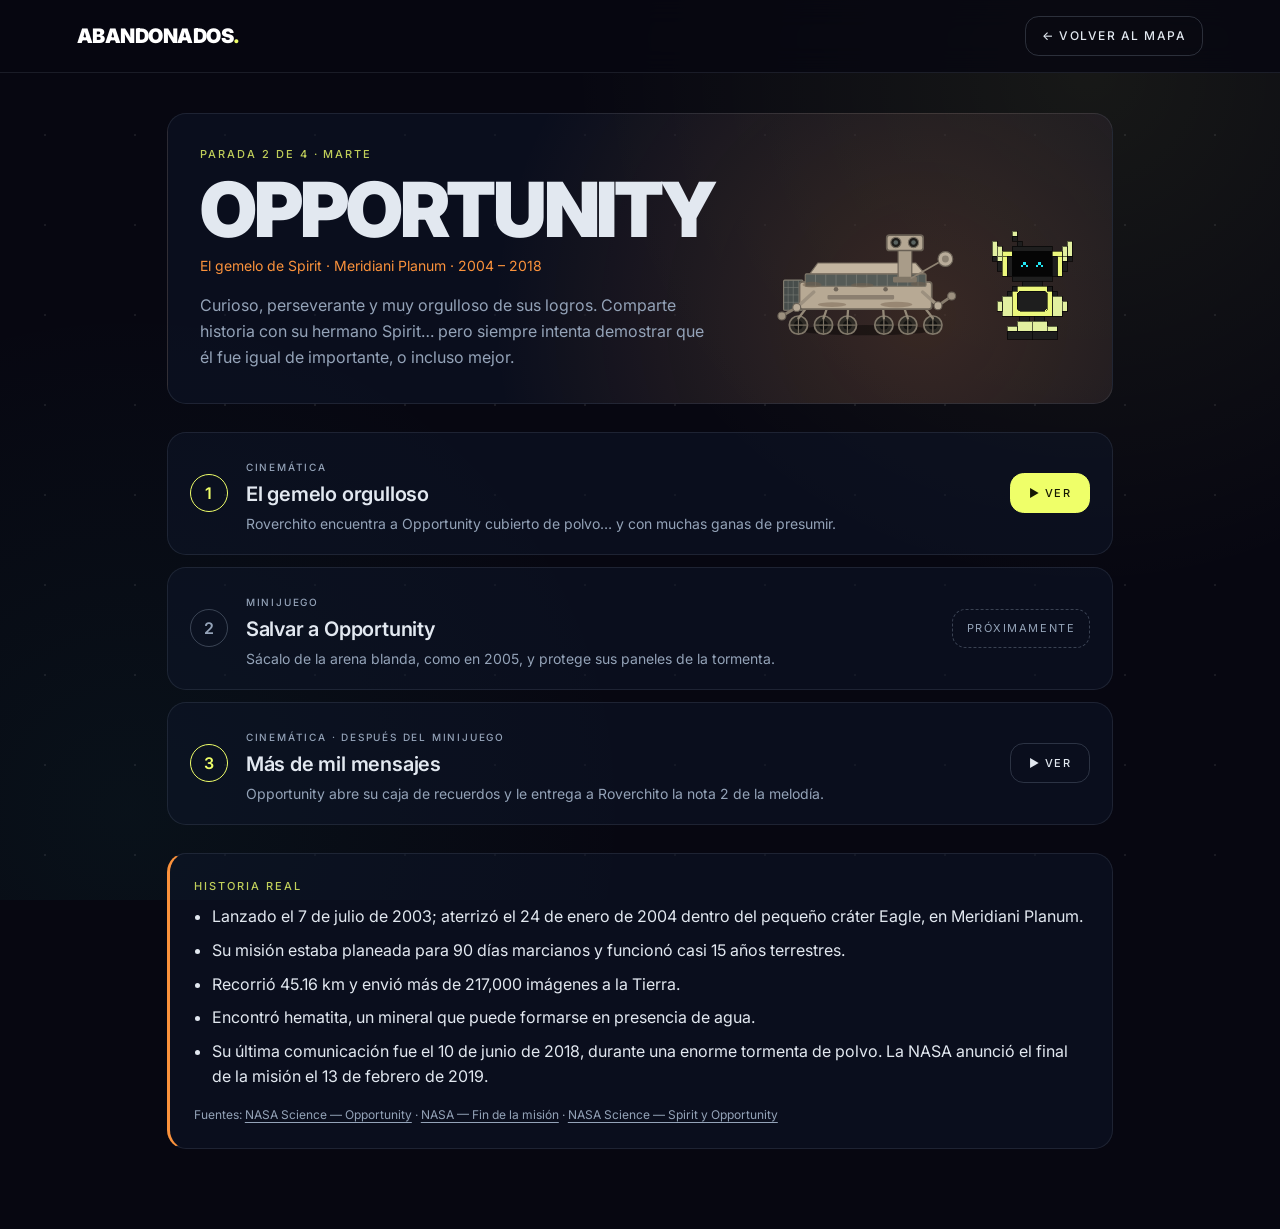
==== niveles/opportunity/index.html @ a5307a67 "Opportunity: página del nivel y dos cinemáticas - Cinemática 1 (El gemelo orgulloso) y 2 (Más de mil" ====
<!DOCTYPE html>
<html lang="es">

<head>
    <meta charset="UTF-8">
    <meta name="viewport" content="width=device-width, initial-scale=1.0">

    <title>Opportunity — Abandonados</title>

    <link rel="preconnect" href="https://fonts.googleapis.com">
    <link rel="preconnect" href="https://fonts.gstatic.com" crossorigin>
    <link href="https://fonts.googleapis.com/css2?family=Inter:wght@400;500;600;700;900&family=Geist+Mono:wght@400;500&display=swap" rel="stylesheet">
    <meta name="color-scheme" content="dark">
    <link rel="stylesheet" href="../../style.css">
    <link rel="stylesheet" href="style.css">
</head>

<body class="level">

<header class="level-header">
    <a class="logo" href="../../index.html">ABANDONADOS<span>.</span></a>
    <a class="secondary-btn level-back" href="../../index.html#mapa">← VOLVER AL MAPA</a>
</header>

<main class="level-main">

    <!-- PRESENTACIÓN DE LA PARADA -->
    <section class="level-hero">

        <div class="level-hero-info">
            <span class="level-kicker">PARADA 2 DE 4 · MARTE</span>
            <h1>OPPORTUNITY</h1>
            <p class="level-sub">El gemelo de Spirit · Meridiani Planum · 2004 – 2018</p>
            <p class="level-lead">
                Curioso, perseverante y muy orgulloso de sus logros. Comparte
                historia con su hermano Spirit… pero siempre intenta demostrar
                que él fue igual de importante, o incluso mejor.
            </p>
        </div>

        <div class="level-cast" aria-hidden="true">
            <div class="level-rover" id="level-rover"></div>
            <div class="level-roverchito" data-roverchito data-mood="happy"></div>
        </div>

    </section>

    <!-- PASOS DEL NIVEL -->
    <section class="level-steps" aria-label="Pasos de esta parada">

        <article class="level-step" id="step-1">
            <span class="level-step-num">1</span>
            <div>
                <span class="level-step-kind">CINEMÁTICA</span>
                <h2>El gemelo orgulloso</h2>
                <p>Roverchito encuentra a Opportunity cubierto de polvo… y con muchas ganas de presumir.</p>
            </div>
            <button class="primary-btn" type="button" onclick="Cinematica.abrir('op-llegada')">▶ VER</button>
        </article>

        <article class="level-step is-locked" id="step-2">
            <span class="level-step-num">2</span>
            <div>
                <span class="level-step-kind">MINIJUEGO</span>
                <h2>Salvar a Opportunity</h2>
                <p>Sácalo de la arena blanda, como en 2005, y protege sus paneles de la tormenta.</p>
            </div>
            <span class="level-soon">PRÓXIMAMENTE</span>
        </article>

        <article class="level-step" id="step-3">
            <span class="level-step-num">3</span>
            <div>
                <span class="level-step-kind">CINEMÁTICA · DESPUÉS DEL MINIJUEGO</span>
                <h2>Más de mil mensajes</h2>
                <p>Opportunity abre su caja de recuerdos y le entrega a Roverchito la nota 2 de la melodía.</p>
            </div>
            <button class="secondary-btn" type="button" onclick="Cinematica.abrir('op-despedida')">▶ VER</button>
        </article>

    </section>

    <!-- HISTORIA REAL (datos de las fichas de investigación) -->
    <section class="level-facts">
        <span class="level-kicker">HISTORIA REAL</span>
        <ul>
            <li>Lanzado el 7 de julio de 2003; aterrizó el 24 de enero de 2004 dentro del pequeño cráter Eagle, en Meridiani Planum.</li>
            <li>Su misión estaba planeada para 90 días marcianos y funcionó casi 15 años terrestres.</li>
            <li>Recorrió 45.16 km y envió más de 217,000 imágenes a la Tierra.</li>
            <li>Encontró hematita, un mineral que puede formarse en presencia de agua.</li>
            <li>Su última comunicación fue el 10 de junio de 2018, durante una enorme tormenta de polvo. La NASA anunció el final de la misión el 13 de febrero de 2019.</li>
        </ul>
        <p class="level-sources">
            Fuentes:
            <a href="https://science.nasa.gov/mission/mer-opportunity/" target="_blank" rel="noopener noreferrer">NASA Science — Opportunity</a> ·
            <a href="https://www.nasa.gov/news-release/nasas-record-setting-opportunity-rover-mission-on-mars-comes-to-end/" target="_blank" rel="noopener noreferrer">NASA — Fin de la misión</a> ·
            <a href="https://science.nasa.gov/mission/mars-exploration-rovers-spirit-and-opportunity/" target="_blank" rel="noopener noreferrer">NASA Science — Spirit y Opportunity</a>
        </p>
    </section>

</main>


<!-- Dibujo de Opportunity (el mismo diseño gemelo que Spirit) -->
<template id="op-sprite">
<svg viewBox="0 0 420 240" class="op-rover" xmlns="http://www.w3.org/2000/svg" aria-hidden="true">
<ellipse cx="210" cy="190" rx="115" ry="9" fill="#000" opacity=".42" class="shadow"/>
<g class="wheels">
<g class="wheel front-wheel">
<circle cx="92" cy="181" r="16" fill="#292723" stroke="#777066" stroke-width="3"/>
<circle cx="92" cy="181" r="8" fill="#111"/>
<path d="M92 165V197 M76 181H108" stroke="#70685e" stroke-width="2"/>
</g>
<g class="wheel">
<circle cx="136" cy="181" r="16" fill="#292723" stroke="#777066" stroke-width="3"/>
<circle cx="136" cy="181" r="8" fill="#111"/>
<path d="M136 165V197 M120 181H152" stroke="#70685e" stroke-width="2"/>
</g>
<g class="wheel">
<circle cx="178" cy="181" r="16" fill="#292723" stroke="#777066" stroke-width="3"/>
<circle cx="178" cy="181" r="8" fill="#111"/>
<path d="M178 165V197 M162 181H194" stroke="#70685e" stroke-width="2"/>
</g>
<g class="wheel">
<circle cx="242" cy="181" r="16" fill="#292723" stroke="#777066" stroke-width="3"/>
<circle cx="242" cy="181" r="8" fill="#111"/>
<path d="M242 165V197 M226 181H258" stroke="#70685e" stroke-width="2"/>
</g>
<g class="wheel">
<circle cx="284" cy="181" r="16" fill="#292723" stroke="#777066" stroke-width="3"/>
<circle cx="284" cy="181" r="8" fill="#111"/>
<path d="M284 165V197 M268 181H300" stroke="#70685e" stroke-width="2"/>
</g>
<g class="wheel">
<circle cx="328" cy="181" r="16" fill="#292723" stroke="#777066" stroke-width="3"/>
<circle cx="328" cy="181" r="8" fill="#111"/>
<path d="M328 165V197 M312 181H344" stroke="#70685e" stroke-width="2"/>
</g>
</g>
<g fill="none" stroke="#8a8074" stroke-width="4" stroke-linecap="round">
<path d="M92 169 L112 143"/>
<path d="M136 169 L145 143"/>
<path d="M178 169 L180 143"/>
<path d="M242 169 L240 143"/>
<path d="M284 169 L275 143"/>
<path d="M328 169 L308 143"/>
</g>
<g class="solar-panel">
<rect x="66" y="102" width="34" height="53" rx="2" fill="#394a50" stroke="#77766e" stroke-width="2"/>
<path d="M74 102V155 M83 102V155 M92 102V155 M66 115H100 M66 128H100 M66 141H100" stroke="#68767a" stroke-width="1"/>
</g>
<rect x="94" y="105" width="232" height="48" rx="5" fill="#a99d8e" stroke="#665d54" stroke-width="3"/>
<rect x="104" y="91" width="212" height="22" rx="2" fill="#46575b" stroke="#746f66" stroke-width="2" class="solar-panel"/>
<g stroke="#728085" stroke-width="1">
<line x1="122" y1="91" x2="122" y2="113"/>
<line x1="140" y1="91" x2="140" y2="113"/>
<line x1="158" y1="91" x2="158" y2="113"/>
<line x1="176" y1="91" x2="176" y2="113"/>
<line x1="194" y1="91" x2="194" y2="113"/>
<line x1="212" y1="91" x2="212" y2="113"/>
<line x1="230" y1="91" x2="230" y2="113"/>
<line x1="248" y1="91" x2="248" y2="113"/>
<line x1="266" y1="91" x2="266" y2="113"/>
<line x1="284" y1="91" x2="284" y2="113"/>
<line x1="302" y1="91" x2="302" y2="113"/>
</g>
<path d="M112 91 L126 72 L298 72 L314 91 Z" fill="#b4a89a" stroke="#6c6258" stroke-width="2"/>
<rect x="267" y="42" width="24" height="62" rx="3" fill="#9c9184" stroke="#635a51" stroke-width="2"/>
<rect x="258" y="96" width="42" height="10" rx="2" fill="#776d62"/>
<rect x="247" y="23" width="64" height="27" rx="5" fill="#a69b8e" stroke="#625951" stroke-width="3"/>
<circle cx="263" cy="36" r="9" fill="#1c1b1a" stroke="#6d655d" stroke-width="2"/>
<circle cx="263" cy="36" r="4" fill="#465e68"/>
<circle cx="294" cy="36" r="9" fill="#1c1b1a" stroke="#6d655d" stroke-width="2"/>
<circle cx="294" cy="36" r="4" fill="#465e68"/>
<g class="antenna">
<line x1="289" y1="99" x2="342" y2="69" stroke="#84796d" stroke-width="3"/>
<circle cx="350" cy="65" r="13" fill="#aaa096" stroke="#625a52" stroke-width="2"/>
<circle cx="350" cy="65" r="6" fill="#81776d"/>
</g>
<g class="arm">
<line x1="119" y1="123" x2="89" y2="150" stroke="#91867a" stroke-width="6" stroke-linecap="round"/>
<line x1="89" y1="150" x2="63" y2="165" stroke="#7c7268" stroke-width="5" stroke-linecap="round"/>
<circle cx="89" cy="150" r="7" fill="#aaa095" stroke="#625a52" stroke-width="2"/>
<circle cx="63" cy="165" r="7" fill="#91867a" stroke="#625a52" stroke-width="2"/>
</g>
<g class="arm-right">
<line x1="310" y1="123" x2="337" y2="147" stroke="#91867a" stroke-width="6" stroke-linecap="round"/>
<g class="hand-wave">
<line x1="337" y1="147" x2="361" y2="130" stroke="#7c7268" stroke-width="5" stroke-linecap="round"/>
<circle cx="337" cy="147" r="7" fill="#aaa095" stroke="#625a52" stroke-width="2"/>
<circle cx="361" cy="130" r="7" fill="#91867a" stroke="#625a52" stroke-width="2"/>
</g>
</g>
<rect x="143" y="128" width="117" height="8" rx="2" fill="#81766b"/>
<circle cx="158" cy="118" r="4" fill="#675e55"/>
<circle cx="245" cy="118" r="4" fill="#675e55"/>
<g class="mars-dust" fill="#765b45" opacity=".48">
<ellipse cx="116" cy="110" rx="17" ry="5"/>
<ellipse cx="151" cy="145" rx="25" ry="4"/>
<ellipse cx="204" cy="111" rx="20" ry="4"/>
<ellipse cx="264" cy="145" rx="28" ry="5"/>
<ellipse cx="303" cy="109" rx="14" ry="4"/>
</g>
</svg>
</template>


<!-- =========================================
     CINEMÁTICA 1 · EL GEMELO ORGULLOSO
========================================= -->
<ol class="cine-script" id="op-script-1">

    <li data-type="narrador" data-scene="mars-day" data-place="MERIDIANI PLANUM, MARTE">
        <strong>Narrador:</strong>
        Al otro lado de Marte, lejos de donde se quedó Spirit, hay una llanura
        enorme llamada Meridiani Planum. Ahí, cubierto de polvo, descansa Opportunity.
    </li>

    <li data-type="roverchito" data-mood="happy" data-scene="mars-day" data-place="MERIDIANI PLANUM, MARTE">
        <strong>Roverchito:</strong>
        ¡Se parece muchísimo a Spirit! … ¿Hola? ¿Me escuchas?
    </li>

    <li data-type="memoria" data-scene="file" data-place="ESCANEO DE OPPORTUNITY"
        data-name="ESCANEO DE OPPORTUNITY" data-file="REGISTRO · OPPORTUNITY"
        data-loading="ESCANEANDO A OPPORTUNITY…" data-stamp="SIN SEÑAL" data-tone="alert">
        <strong>Escaneo:</strong>
        <span data-label="MISIÓN">MARS EXPLORATION ROVER</span> ·
        <span data-label="ATERRIZAJE">24 ENE 2004 · CRÁTER EAGLE</span> ·
        <span data-label="PLANEADA">90 DÍAS MARCIANOS</span> ·
        <span data-label="ÚLTIMA SEÑAL" data-alert>10 JUN 2018</span>
    </li>

    <li data-type="nave" data-name="OPPORTUNITY" data-weak data-mood="neutral" data-scene="mars-day" data-place="MERIDIANI PLANUM, MARTE">
        <strong>Opportunity:</strong>
        …¿Quién anda ahí? ¡Ah, un visitante! Hace años que nadie viene a verme.
    </li>

    <li data-type="nave" data-name="OPPORTUNITY" data-mood="neutral" data-scene="mars-day" data-place="MERIDIANI PLANUM, MARTE">
        <strong>Opportunity:</strong>
        ¿Viste a mi hermano Spirit? Seguro te contó sus aventuras… aunque las mías
        fueron bastante mejores.
    </li>

    <li data-type="roverchito" data-mood="neutral" data-scene="mars-day" data-place="MERIDIANI PLANUM, MARTE">
        <strong>Roverchito:</strong>
        Sí, lo visité… aunque Spirit dejó de responder en 2010.
    </li>

    <li data-type="nave" data-name="OPPORTUNITY" data-mood="happy" data-scene="mars-day" data-place="MERIDIANI PLANUM, MARTE">
        <strong>Opportunity:</strong>
        Lo sé. Yo seguí explorando hasta 2018. Recorrí 45.16 kilómetros, ¡más que
        un maratón! Y un día avancé 220 metros en un solo día marciano. Récord.
    </li>

    <li data-type="nave" data-name="OPPORTUNITY" data-mood="neutral" data-scene="mars-day" data-place="MERIDIANI PLANUM, MARTE">
        <strong>Opportunity:</strong>
        Claro que… en 2005 yo también me atasqué en arena blanda. Pero a mí me
        sacaron en unas seis semanas.
    </li>

    <li data-type="nave" data-name="OPPORTUNITY" data-mood="neutral" data-scene="mars-day" data-place="MERIDIANI PLANUM, MARTE" data-note="LE PREGUNTA A ROVERCHITO">
        <strong>Opportunity:</strong>
        ¿Tú no te atoras en la arena como mi hermano y yo?
    </li>

    <li data-type="roverchito" data-mood="happy" data-scene="mars-day" data-place="MERIDIANI PLANUM, MARTE">
        <strong>Roverchito:</strong>
        ¡Espero que no! … Oye, ¿y por qué estás tan quieto?
    </li>

    <li data-type="nave" data-name="OPPORTUNITY" data-weak data-mood="sad" data-scene="storm" data-place="MERIDIANI PLANUM · JUNIO DE 2018">
        <strong>Opportunity:</strong>
        En junio de 2018 una tormenta de polvo gigante tapó el Sol. Sin luz, mis
        paneles solares se quedaron sin energía y dejé de comunicarme con la Tierra.
    </li>

    <li data-type="nave" data-name="OPPORTUNITY" data-weak data-mood="sad" data-scene="storm" data-place="MERIDIANI PLANUM, MARTE">
        <strong>Opportunity:</strong>
        Hasta el mejor explorador de Marte necesita ayuda a veces… Te ayudo si me ayudas.
    </li>

    <li data-type="roverchito" data-mood="happy" data-scene="mars-day" data-place="MERIDIANI PLANUM, MARTE" data-note="TE PREGUNTA A TI">
        <strong>Roverchito:</strong>
        ¡Vamos a ayudarlo! ¿Estás listo?
    </li>

</ol>


<!-- =========================================
     CINEMÁTICA 2 · MÁS DE MIL MENSAJES
     (se ve después del minijuego)
========================================= -->
<ol class="cine-script" id="op-script-2">

    <li data-type="narrador" data-scene="mars-dusk" data-place="MERIDIANI PLANUM · DESPUÉS DE LA TORMENTA">
        <strong>Narrador:</strong>
        Con tu ayuda, Opportunity recupera la energía suficiente para abrir su caja de recuerdos.
    </li>

    <li data-type="nave" data-name="OPPORTUNITY" data-mood="happy" data-scene="mars-dusk" data-place="MERIDIANI PLANUM · DESPUÉS DE LA TORMENTA">
        <strong>Opportunity:</strong>
        ¡Mira esto! Mis mejores momentos.
    </li>

    <li data-type="memoria" data-scene="file" data-place="CAJA DE RECUERDOS DE OPPORTUNITY"
        data-name="RECUERDOS DE OPPORTUNITY" data-file="CAJA DE RECUERDOS · OPPORTUNITY"
        data-loading="ABRIENDO RECUERDOS…" data-stamp="RECUERDOS RECUPERADOS" data-tone="ok">
        <strong>Recuerdos:</strong>
        <span data-label="HALLAZGO">HEMATITA, UN MINERAL QUE PUEDE FORMARSE CON AGUA</span> ·
        <span data-label="CRÁTERES">EAGLE · ENDURANCE · VICTORIA · ENDEAVOUR</span> ·
        <span data-label="IMÁGENES">MÁS DE 217,000 ENVIADAS A LA TIERRA</span> ·
        <span data-label="DURACIÓN">CASI 15 AÑOS (PLANEADA: 90 DÍAS MARCIANOS)</span>
    </li>

    <li data-type="nave" data-name="OPPORTUNITY" data-mood="happy" data-scene="mars-dusk" data-place="MERIDIANI PLANUM · DESPUÉS DE LA TORMENTA">
        <strong>Opportunity:</strong>
        Ayudé a demostrar que algunas regiones de Marte tuvieron condiciones que
        podrían haber sido buenas para la vida microbiana. ¿A que eso no te lo contó Spirit?
    </li>

    <li data-type="roverchito" data-mood="happy" data-scene="mars-dusk" data-place="MERIDIANI PLANUM · DESPUÉS DE LA TORMENTA">
        <strong>Roverchito:</strong>
        ¡Wow! Eres increíble, Opportunity.
    </li>

    <li data-type="nave" data-name="OPPORTUNITY" data-mood="neutral" data-scene="mars-dusk" data-place="VALLE PERSEVERANCE, MARTE">
        <strong>Opportunity:</strong>
        Mi último lugar fue el valle Perseverance. Lo estaba estudiando cuando llegó la tormenta.
    </li>

    <li data-type="nave" data-name="OPPORTUNITY" data-mood="neutral" data-scene="mars-dusk" data-place="VALLE PERSEVERANCE, MARTE">
        <strong>Opportunity:</strong>
        Toma. Es lo último que envié a la Tierra, el 10 de junio de 2018.
    </li>

    <li data-type="nota" data-scene="space" data-place="NOTA DE LA MELODÍA">
        <strong>Nota:</strong>
        Roverchito recibió la nota 2 de 4.
    </li>

    <li data-type="roverchito" data-mood="sad" data-scene="mars-night" data-place="VALLE PERSEVERANCE · ESA NOCHE">
        <strong>Roverchito:</strong>
        Opportunity… después de esa última señal, ¿te quedaste solo?
    </li>

    <li data-type="nave" data-name="OPPORTUNITY" data-mood="neutral" data-scene="mars-night" data-place="VALLE PERSEVERANCE · ESA NOCHE">
        <strong>Opportunity:</strong>
        ¿Solo? ¡Para nada! Desde la Tierra me mandaron más de mil mensajes para
        despertarme. Así de importante era.
    </li>

    <li data-type="nave" data-name="OPPORTUNITY" data-mood="happy" data-scene="mars-night" data-place="VALLE PERSEVERANCE · ESA NOCHE">
        <strong>Opportunity:</strong>
        Aunque… entre tú y yo, a Spirit le mandaron más de 1,300. Supongo que los
        dos fuimos importantes.
    </li>

    <li data-type="eleccion" data-key="roverchito_respuesta" data-mood="sad" data-scene="mars-night" data-place="VALLE PERSEVERANCE · ESA NOCHE" data-note="TE PREGUNTA A TI">
        <strong>Roverchito:</strong>
        Oye… cuando yo ya no sirva… ¿también me vas a dejar allá?
        <span data-option="a">Nunca te voy a dejar solo.</span>
        <span data-option="b">Siempre te voy a buscar, como buscaron a Opportunity.</span>
        <span data-option="c">No lo sé… pero hoy estoy aquí contigo.</span>
    </li>

    <li data-type="roverchito" data-if="roverchito_respuesta=a" data-mood="happy" data-scene="mars-night" data-place="VALLE PERSEVERANCE · ESA NOCHE">
        <strong>Roverchito:</strong>
        ¿Lo prometes? Voy a guardar eso en mi memoria, donde nadie lo pueda borrar.
    </li>

    <li data-type="roverchito" data-if="roverchito_respuesta=b" data-mood="happy" data-scene="mars-night" data-place="VALLE PERSEVERANCE · ESA NOCHE">
        <strong>Roverchito:</strong>
        ¿Más de mil mensajes? ¡Entonces yo también te mandaría mil!
    </li>

    <li data-type="roverchito" data-if="roverchito_respuesta=c" data-mood="neutral" data-scene="mars-night" data-place="VALLE PERSEVERANCE · ESA NOCHE">
        <strong>Roverchito:</strong>
        Gracias por decirme la verdad. Por hoy… eso es suficiente.
    </li>

    <li data-type="narrador" data-scene="mars-night" data-place="MERIDIANI PLANUM, MARTE">
        <strong>Narrador:</strong>
        Opportunity vuelve a dormir, orgulloso. La NASA anunció el final de su misión
        el 13 de febrero de 2019. Abandonado, pero no olvidado.
    </li>

</ol>


<script src="../../roverchito.js"></script>
<script src="../../cinematica.js"></script>
<script src="opportunity.js"></script>
</body>
</html>
---- style.css ----
* {
    margin: 0;
    padding: 0;
    box-sizing: border-box;
}

html {
    scroll-behavior: smooth;
}

body {
    font-family: Arial, Helvetica, sans-serif;
    background: #070711;
    color: #f2f2f2;
    overflow-x: hidden;
    line-height: 1.5;
}

button,
input {
    font-family: inherit;
}

button {
    cursor: pointer;
}

a {
    text-decoration: none;
    color: inherit;
}


/* =========================================
   FONDO
========================================= */

body::before {
    content: "";
    position: fixed;
    inset: 0;
    pointer-events: none;
    z-index: -2;

    background:
        radial-gradient(
            circle at 20% 20%,
            rgba(239, 255, 105, 0.08),
            transparent 30%
        ),
        radial-gradient(
            circle at 80% 70%,
            rgba(239, 255, 105, 0.05),
            transparent 30%
        ),
        #070711;
}

body::after {
    content: "";
    position: fixed;
    inset: 0;
    pointer-events: none;
    z-index: -1;
    opacity: 0.25;

    background-image:
        radial-gradient(circle, #fff 1px, transparent 1px);

    background-size: 90px 90px;
}


/* =========================================
   INTRO
========================================= */

#intro {
    position: fixed;
    inset: 0;
    z-index: 9999;

    display: flex;
    align-items: center;
    justify-content: center;

    background: #070711;

    animation:
        introOut 1s ease 4.8s forwards;
}

.intro-content {
    text-align: center;
}

.intro-line {
    width: 0;
    height: 2px;

    background: #efff69;

    margin: 0 auto 25px;

    animation:
        introLine 1s ease 0.3s forwards;
}

.intro-small {
    font-size: 11px;
    letter-spacing: 4px;
    color: #888;

    opacity: 0;
    transform: translateY(15px);

    animation:
        introText 0.8s ease 0.8s forwards;
}

.intro-title {
    margin-top: 14px;

    font-size: clamp(42px, 8vw, 90px);
    font-weight: 900;
    letter-spacing: -5px;

    opacity: 0;
    transform: translateY(20px);

    animation:
        introText 0.9s ease 1.1s forwards;
}

.intro-title span {
    color: #efff69;
}

.intro-subtitle {
    margin-top: 18px;

    font-size: 11px;
    letter-spacing: 4px;
    color: #777;

    opacity: 0;
    transform: translateY(15px);

    animation:
        introText 0.8s ease 1.6s forwards;
}

.intro-logo {
    margin-top: 50px;

    font-size: clamp(28px, 5vw, 42px);
    font-weight: 900;
    letter-spacing: -1.5px;

    opacity: 0;
    transform: translateY(20px);

    animation:
        introText 0.9s ease 2.6s forwards;
}

.intro-logo span {
    color: #efff69;
}

@keyframes introLine {
    to {
        width: 180px;
    }
}

@keyframes introText {
    to {
        opacity: 1;
        transform: translateY(0);
    }
}

@keyframes introOut {
    to {
        opacity: 0;
        visibility: hidden;
    }
}


/* =========================================
   HEADER
========================================= */

header {
    position: fixed;
    top: 0;
    left: 0;
    right: 0;

    height: 76px;

    display: flex;
    align-items: center;
    justify-content: space-between;

    padding: 0 6%;

    background: rgba(5, 7, 10, 0.72);
    backdrop-filter: blur(15px);

    border-bottom:
        1px solid rgba(255, 255, 255, 0.06);

    z-index: 100;
}

.logo {
    font-size: 19px;
    font-weight: 900;
    letter-spacing: -1px;
}

.logo span {
    color: #efff69;
}

nav {
    display: flex;
    gap: 8px;
}

nav button {
    position: relative;

    background: none;
    border: none;

    color: #888;

    padding: 10px 15px;

    font-size: 11px;
    font-weight: bold;
    letter-spacing: 2px;

    transition: 0.3s;
}

nav button::after {
    content: "";

    position: absolute;

    bottom: 2px;
    left: 15px;
    right: 15px;

    height: 1px;

    background: #efff69;

    transform: scaleX(0);
    transform-origin: left;

    transition: 0.3s;
}

nav button:hover {
    color: #fff;
}

nav button:hover::after {
    transform: scaleX(1);
}


/* =========================================
   HERO
========================================= */

.hero {
    min-height: 100vh;

    display: flex;
    align-items: center;

    padding: 130px 8% 100px;

    position: relative;
    overflow: hidden;
}

.hero::before {
    content: "";

    position: absolute;

    width: 500px;
    height: 500px;

    right: -150px;
    top: 15%;

    border-radius: 50%;

    background:
        radial-gradient(
            circle,
            rgba(239, 255, 105, 0.08),
            transparent 65%
        );

    pointer-events: none;
}

.hero-content {
    max-width: 900px;

    opacity: 0;
    transform: translateY(30px);

    animation:
        heroIn 1s ease 3.15s forwards;
}

@keyframes heroIn {
    to {
        opacity: 1;
        transform: translateY(0);
    }
}

.badge {
    display: inline-block;

    margin-bottom: 25px;
    padding: 8px 13px;

    border:
        1px solid rgba(239, 255, 105, 0.4);

    color: #f7ffb0;

    font-size: 10px;
    font-weight: bold;
    letter-spacing: 2px;
}

.hero h1 {
    font-size: clamp(48px, 7.5vw, 105px);
    line-height: 0.88;

    letter-spacing: -5px;
    font-weight: 900;

    background:
        linear-gradient(
            135deg,
            #fff 0%,
            #fff 45%,
            #efff69 100%
        );

    -webkit-background-clip: text;
    background-clip: text;

    color: transparent;
}

.hero p {
    max-width: 620px;

    margin-top: 30px;

    color: #8d8d8d;

    font-size: 16px;
    line-height: 1.7;
}

.hero-buttons {
    display: flex;
    flex-wrap: wrap;

    gap: 12px;

    margin-top: 35px;
}

.primary-btn,
.secondary-btn {
    padding: 14px 22px;

    font-size: 11px;
    font-weight: bold;
    letter-spacing: 1.5px;

    transition: 0.3s;

    border-radius: 2px;
}

.primary-btn {
    background: #efff69;

    border:
        1px solid #efff69;

    color: #fff;
}

.primary-btn:hover {
    background: #f7ffb0;

    transform: translateY(-2px);
}

.secondary-btn {
    background: transparent;

    border:
        1px solid rgba(255,255,255,0.18);

    color: #aaa;
}

.secondary-btn:hover {
    border-color: #efff69;
    color: #fff;
}


/* =========================================
   SECTIONS
========================================= */

section {
    padding: 100px 8%;
}

.section-header {
    margin-bottom: 50px;

    max-width: 700px;
}

.section-header > span {
    display: block;

    color: #efff69;

    font-size: 12px;
    font-weight: bold;
    letter-spacing: 2px;

    margin-bottom: 15px;
}

.section-header h2 {
    font-size: clamp(36px, 5vw, 60px);

    line-height: 0.95;
    letter-spacing: -2px;

    margin-bottom: 20px;
}

.section-header p {
    color: #888;

    font-size: 15px;
    line-height: 1.7;

    max-width: 560px;
}


/* =========================================
   MISSION CARDS
========================================= */

.mission-grid {
    display: grid;

    grid-template-columns:
        repeat(
            auto-fit,
            minmax(220px, 1fr)
        );

    gap: 18px;
}

.mission-card {
    position: relative;

    min-height: 300px;

    padding: 28px;

    background:
        linear-gradient(
            145deg,
            rgba(255,255,255,0.05),
            rgba(255,255,255,0.015)
        );

    border:
        1px solid rgba(255,255,255,0.08);

    transition: 0.35s;

    cursor: pointer;

    display: flex;
    flex-direction: column;

    text-decoration: none;
    color: inherit;
}

.mission-card:hover {
    transform: translateY(-6px);

    border-color:
        rgba(239, 255, 105, 0.4);
}

.mission-card.active {
    border-color:
        rgba(239, 255, 105, 0.5);
}

.mission-number {
    font-size: 12px;

    color: #666;

    font-weight: bold;
    letter-spacing: 1px;

    margin-bottom: 20px;
}

.mission-icon {
    width: 56px;
    height: 56px;

    display: flex;
    align-items: center;
    justify-content: center;

    border-radius: 50%;

    background:
        rgba(239, 255, 105, 0.08);

    font-size: 26px;

    margin-bottom: 18px;
}

.mission-card h3 {
    font-size: 24px;

    letter-spacing: -1px;

    margin-bottom: 8px;
}

.mission-card p {
    color: #888;

    font-size: 13px;

    margin-bottom: auto;
}

.mission-status {
    display: block;

    margin-top: 25px;

    color: #efff69;

    font-size: 11px;
    font-weight: bold;
    letter-spacing: 1px;
}


/* =========================================
   ARCHIVO
========================================= */

.archive-grid {
    display: grid;

    grid-template-columns:
        repeat(
            auto-fit,
            minmax(260px, 1fr)
        );

    gap: 18px;

    margin-bottom: 80px;
}

.archive-card {
    padding: 28px;

    background:
        rgba(255,255,255,0.03);

    border:
        1px solid rgba(255,255,255,0.07);

    transition: 0.3s;
}

.archive-card:hover {
    border-color:
        rgba(239, 255, 105, 0.35);

    transform: translateY(-4px);
}

.archive-card > span {
    display: block;

    color: #777;

    font-size: 10px;
    letter-spacing: 1.5px;

    margin-bottom: 12px;
}

.archive-card h3 {
    font-size: 26px;

    letter-spacing: -1px;

    margin-bottom: 12px;
}

.archive-card p {
    color: #888;

    font-size: 14px;
    line-height: 1.6;

    margin-bottom: 18px;
}

.archive-card strong {
    display: block;

    color: #efff69;

    font-size: 13px;
    letter-spacing: 1px;
}


/* =========================================
   TIMELINE
========================================= */

.timeline {
    max-width: 800px;

    margin-top: 40px;
}

.timeline-title {
    margin-bottom: 40px;
}

.timeline-title span {
    display: block;

    color: #efff69;

    font-size: 12px;
    font-weight: bold;
    letter-spacing: 2px;

    margin-bottom: 12px;
}

.timeline-title h2 {
    font-size: clamp(28px, 4vw, 42px);

    letter-spacing: -1.5px;

    line-height: 1.1;
}

.timeline-item {
    display: grid;

    grid-template-columns: 90px 1fr;

    gap: 25px;

    padding: 25px 0;

    border-bottom:
        1px solid rgba(255,255,255,0.08);
}

.timeline-year {
    color: #efff69;

    font-size: 14px;
    font-weight: bold;
}

.timeline-item h3 {
    font-size: 16px;

    margin-bottom: 8px;
}

.timeline-item p {
    color: #888;

    font-size: 14px;
    line-height: 1.6;
}


/* =========================================
   EQUIPO
========================================= */

.team-grid {
    display: grid;
    grid-template-columns: repeat(3, 1fr);
    gap: 24px;
    width: 100%;
}

@media (max-width: 900px) {
    .team-grid {
        grid-template-columns: repeat(2, 1fr);
    }
}

@media (max-width: 600px) {
    .team-grid {
        grid-template-columns: 1fr;
    }
}

.team-card {
    position: relative;

    text-align: center;

    padding: 24px 20px 25px;

    background:
        linear-gradient(
            145deg,
            rgba(255,255,255,0.05),
            rgba(255,255,255,0.01)
        );

    border:
        1px solid rgba(255,255,255,0.08);

    transition:
        transform 0.35s ease,
        border-color 0.35s ease,
        background 0.35s ease;

    cursor: pointer;
}

.team-card:hover {
    transform: translateY(-6px);

    border-color:
        rgba(239, 255, 105, 0.45);

    background:
        linear-gradient(
            145deg,
            rgba(239, 255, 105, 0.08),
            rgba(255,255,255,0.02)
        );
}


/* FOTO DE LA TARJETA */

.team-photo {
    width: 150px;
    height: 150px;

    margin: 0 auto 20px;

    overflow: hidden;

    border-radius: 4px;

    border:
        1px solid rgba(239, 255, 105, 0.45);

    background: #111;

    position: relative;
}

.team-photo::after {
    content: "";

    position: absolute;

    inset: 0;

    border:
        1px solid rgba(255,255,255,0.08);

    pointer-events: none;
}

.team-photo img {
    width: 100%;
    height: 100%;

    object-fit: cover;

    display: block;

    transition:
        transform 0.5s ease;
}

.team-card:hover .team-photo img {
    transform: scale(1.04);
}


/* NOMBRE */

.team-card h3 {
    font-size: 17px;

    line-height: 1.25;

    letter-spacing: -0.3px;

    margin-bottom: 7px;
}


/* CARGO */

.team-card > span {
    display: block;

    color: #efff69;

    font-size: 10px;

    font-weight: bold;

    letter-spacing: 1.5px;

    margin-bottom: 18px;
}


/* BOTÓN VISUAL */

.team-open {
    color: #777;

    font-size: 10px;

    font-weight: bold;

    letter-spacing: 1.5px;

    transition: 0.3s;
}

.team-card:hover .team-open {
    color: #fff;
}


/* =========================================
   MODAL DE DESARROLLADORES
========================================= */

.team-modal-overlay {
    z-index: 600;
}

.team-modal {
    width: min(430px, 100%);

    max-width: 430px;

    padding: 42px 35px 38px;

    text-align: center;
}


/* =========================================
   FOTO DE LA TARJETA
   REDONDA
========================================= */

.team-photo {
    width: 150px;
    height: 150px;

    margin: 0 auto 20px;

    overflow: hidden;

    border-radius: 50%;

    border:
        1px solid rgba(239, 255, 105, 0.45);

    background: #111;

    position: relative;
}

.team-photo::after {
    content: "";

    position: absolute;

    inset: 0;

    border:
        1px solid rgba(255, 255, 255, 0.08);

    border-radius: 50%;

    pointer-events: none;
}

.team-photo img {
    width: 100%;
    height: 100%;

    object-fit: cover;

    display: block;

    transition:
        transform 0.5s ease;
}

.team-card:hover .team-photo img {
    transform: scale(1.04);
}


/* =========================================
   FOTO DENTRO DEL PERFIL
   CUADRADA Y MÁS GRANDE
========================================= */

.team-modal-photo {
    width: 190px;
    height: 190px;

    margin: 0 auto 25px;

    overflow: hidden;

    border-radius: 5px;

    background: #111;

    border:
        1px solid rgba(239, 255, 105, 0.5);

    box-shadow:
        0 20px 50px rgba(0, 0, 0, 0.5);
}

.team-modal-photo img {
    width: 100%;
    height: 100%;

    object-fit: cover;

    display: block;
}


/* =========================================
   CARGO
========================================= */

.team-role {
    display: block;

    color: #efff69;

    font-size: 10px;

    font-weight: bold;

    letter-spacing: 2px;

    margin-bottom: 10px;
}


/* =========================================
   NOMBRE
========================================= */

.team-modal h2 {
    font-size: 25px;

    line-height: 1.1;

    letter-spacing: -0.8px;

    margin-bottom: 18px;
}


/* =========================================
   SEPARADOR
========================================= */

.team-divider {
    width: 45px;
    height: 1px;

    background: #efff69;

    margin: 0 auto 20px;
}


/* =========================================
   DESCRIPCIÓN
========================================= */

.team-modal p {
    color: #999;

    font-size: 14px;

    line-height: 1.75;

    margin: 0;

    white-space: normal;
}


/* =========================================
   BOTÓN CERRAR
========================================= */

.team-modal .modal-close {
    top: 14px;
    right: 17px;

    font-size: 30px;

    transition: 0.2s;
}

.team-modal .modal-close:hover {
    color: #efff69;

    transform: rotate(90deg);
}


/* =========================================
   RESPONSIVE
========================================= */

@media (max-width: 600px) {

    .team-modal {
        padding: 38px 24px 32px;
    }

    .team-modal-photo {
        width: 160px;
        height: 160px;
    }

    .team-modal h2 {
        font-size: 21px;
    }

    .team-photo {
        width: 140px;
        height: 140px;
    }

}


/* CARGO */

.team-role {
    display: block;

    color: #efff69;

    font-size: 10px;

    font-weight: bold;

    letter-spacing: 2px;

    margin-bottom: 10px;
}


/* NOMBRE */

.team-modal h2 {
    font-size: 25px;

    line-height: 1.1;

    letter-spacing: -0.8px;

    margin-bottom: 18px;
}


/* SEPARADOR */

.team-divider {
    width: 45px;
    height: 1px;

    background: #efff69;

    margin: 0 auto 20px;
}


/* BIO */

.team-modal p {
    color: #999;

    font-size: 14px;

    line-height: 1.75;

    margin: 0;

    white-space: normal;
}


/* BOTÓN CERRAR */

.team-modal .modal-close {
    top: 14px;
    right: 17px;

    font-size: 30px;

    transition: 0.2s;
}

.team-modal .modal-close:hover {
    color: #efff69;

    transform: rotate(90deg);
}


/* =========================================
   HYBRIDGE
========================================= */

.hybridge-note {
    padding: 35px 8% 45px;

    border-top:
        1px solid rgba(255,255,255,0.04);
}

.hybridge-inner {
    max-width: 780px;

    margin: 0 auto;

    display: flex;

    align-items: center;
    justify-content: center;

    gap: 22px;

    flex-wrap: nowrap;
}

.hybridge-logo {
    width: 68px;
    height: 68px;

    object-fit: contain;

    opacity: 0.9;

    flex-shrink: 0;
}

.hybridge-inner p {
    color: #666;

    font-size: 12.5px;
    line-height: 1.5;

    text-align: center;

    max-width: 380px;

    margin: 0;
}

.hybridge-inner strong {
    color: #888;

    font-weight: 600;
}


/* =========================================
   FOOTER
========================================= */

footer {
    padding: 50px 8%;

    border-top:
        1px solid rgba(255,255,255,0.07);

    text-align: center;
}

.footer-logo {
    font-size: 20px;

    font-weight: 900;

    letter-spacing: -1px;

    margin-bottom: 15px;
}

.footer-logo span {
    color: #efff69;
}

footer p {
    color: #666;

    font-size: 13px;

    margin-bottom: 6px;
}


/* =========================================
   MODAL GENERAL
========================================= */

.modal {
    position: fixed;

    inset: 0;

    z-index: 500;

    display: none;

    align-items: center;
    justify-content: center;

    padding: 20px;

    background:
        rgba(0,0,0,0.75);

    backdrop-filter: blur(10px);
}

.modal.show {
    display: flex;
}

.modal-box {
    position: relative;

    width: min(460px, 100%);

    padding: 45px 40px;

    background: #090c10;

    border:
        1px solid rgba(255,255,255,0.1);

    box-shadow:
        0 30px 100px rgba(0,0,0,0.6);

    text-align: center;
}

.modal-close {
    position: absolute;

    top: 12px;
    right: 16px;

    background: none;
    border: none;

    color: #777;

    font-size: 28px;
    line-height: 1;
}

.modal-close:hover {
    color: #fff;
}

.modal-box > span {
    display: block;

    color: #efff69;

    font-size: 11px;

    font-weight: bold;

    letter-spacing: 2px;

    margin-bottom: 12px;
}

.modal-box h2 {
    font-size: 28px;

    letter-spacing: -1px;

    margin-bottom: 15px;
}

.modal-box p {
    color: #888;

    font-size: 14px;

    line-height: 1.6;

    margin-bottom: 30px;
}


/* =========================================
   RESPONSIVE
========================================= */

@media (max-width: 900px) {

    .hero-buttons {
        flex-direction: column;
        align-items: flex-start;
    }

}


/* =========================================
   TABLET / CELULAR
========================================= */

@media (max-width: 600px) {

    header {
        height: 64px;

        padding: 0 5%;
    }

    .logo {
        font-size: 16px;
    }

    nav button {
        padding: 8px 10px;

        font-size: 10px;

        letter-spacing: 1px;
    }

    .hero {
        padding: 110px 6% 70px;
    }

    .hero h1 {
        font-size:
            clamp(40px, 12vw, 60px);

        letter-spacing: -2px;
    }

    section {
        padding: 80px 6%;
    }

    .section-header h2 {
        font-size: 34px;
    }

    .mission-grid {
        grid-template-columns: 1fr;
    }

    .timeline-item {
        grid-template-columns: 70px 1fr;

        gap: 15px;
    }


    /* EQUIPO */

    .team-grid {
        grid-template-columns: 1fr;

        max-width: 300px;

        margin: 0 auto;
    }

    .team-photo {
        width: 140px;
        height: 140px;
    }


    /* MODAL */

    .team-modal {
        padding: 38px 24px 32px;
    }

    .team-modal-photo {
        width: 160px;
        height: 160px;
    }

    .team-modal h2 {
        font-size: 21px;
    }

}


/* =========================================
   CELULAR PEQUEÑO
========================================= */

@media (max-width: 520px) {

    .hybridge-inner {
        flex-direction: column;

        gap: 14px;
    }

    .hybridge-logo {
        width: 54px;
        height: 54px;
    }

}


/* =========================================
   SOBRE NOSOTROS
========================================= */

.about-box {
    max-width: 800px;
    margin: 0 auto;
    padding: 32px 28px;

    background: rgba(255, 255, 255, 0.03);
    border: 1px solid rgba(239, 255, 105, 0.35);
    border-radius: 6px;
}

.about-box p {
    margin-bottom: 18px;
    line-height: 1.7;
    color: #d6d6d6;
}

.about-box strong {
    color: #fff;
}

.about-info {
    display: grid;
    grid-template-columns: repeat(auto-fit, minmax(220px, 1fr));
    gap: 20px;

    margin: 28px 0;
    padding: 22px 0;

    border-top: 1px solid rgba(255, 255, 255, 0.1);
    border-bottom: 1px solid rgba(255, 255, 255, 0.1);

    font-size: 14px;
    color: #d6d6d6;
}

.about-info span {
    display: block;
    margin-bottom: 6px;

    font-size: 11px;
    letter-spacing: 2px;
    color: #efff69;
}

.about-link {
    display: inline-block;
    padding: 12px 20px;

    font-size: 13px;
    letter-spacing: 1px;

    border: 1px solid #efff69;
    border-radius: 4px;
    color: #fff;

    transition: background 0.3s ease;
}

.about-link:hover {
    background: rgba(239, 255, 105, 0.2);
}


/* =========================================
   SISTEMA DE DISEÑO — "premium keynote"
   Dark-only, marca lima, superficies de vidrio.
   Este bloque va al final: unifica tokens,
   tipografía, radios y estados de todo el sitio.
========================================= */

:root {
    color-scheme: dark;

    --background: #070711;
    --foreground: #e2e8f0;
    --card: rgba(15, 23, 42, 0.5);
    --popover: #0c1322;
    --primary: #efff69;
    --primary-foreground: #161803;
    --secondary: rgba(148, 163, 184, 0.12);
    --muted-foreground: #94a3b8;
    --border: rgba(148, 163, 184, 0.14);
    --ring: #d6f23a;

    --radius: 0.85rem;
    --radius-md: calc(var(--radius) * 0.8);
    --radius-xl: calc(var(--radius) * 1.4);

    --font-sans: "Inter", system-ui, -apple-system, "Segoe UI", sans-serif;
    --font-mono: "Geist Mono", ui-monospace, Consolas, monospace;
}

body {
    font-family: var(--font-sans);
    background: var(--background);
    color: var(--foreground);
    -webkit-font-smoothing: antialiased;
}

/* Fondo: auras lima y teal muy tenues */
body::before {
    background:
        radial-gradient(circle at 85% 8%, rgba(239, 255, 105, 0.07), transparent 38%),
        radial-gradient(circle at 10% 90%, rgba(45, 212, 191, 0.05), transparent 36%),
        var(--background);
}

body::after {
    opacity: 0.12;
}

::selection {
    background: rgba(239, 255, 105, 0.25);
}

/* Foco visible */
:focus-visible {
    outline: 2px solid var(--ring);
    outline-offset: 3px;
}

/* Scrollbars finas */
* {
    scrollbar-width: thin;
    scrollbar-color: rgba(148, 163, 184, 0.22) transparent;
}

/* Cifras tabulares */
.about-info,
.timeline-item span,
.archive-card > span,
.section-header > span {
    font-variant-numeric: tabular-nums;
}

/* Palabra héroe con degradado de marca (usar con moderación) */
.grad {
    background: linear-gradient(120deg, #f7ffb0, #efff69 45%, #aacf1e);
    -webkit-background-clip: text;
    background-clip: text;
    -webkit-text-fill-color: transparent;
    color: transparent;
}

/* Kickers: 11px, mayúsculas, tracking amplio, lima suave */
.section-header > span,
.badge,
.archive-card > span,
.team-card > span,
.team-role,
.about-info span {
    font-size: 11px;
    font-weight: 500;
    letter-spacing: 0.18em;
    text-transform: uppercase;
    color: rgba(239, 255, 105, 0.8);
}

.badge {
    border-radius: 999px;
    border-color: rgba(239, 255, 105, 0.3);
    background: rgba(239, 255, 105, 0.06);
}

/* Títulos más sobrios */
.section-header h2 {
    font-weight: 600;
    letter-spacing: -0.02em;
}

.section-header p,
.team-modal p,
.mission-card p,
.archive-card p,
.timeline-item p {
    color: var(--muted-foreground);
}

/* Superficies de vidrio: radio xl, borde muy tenue */
.mission-card,
.archive-card,
.team-card,
.about-box,
.timeline-item,
.hybridge-inner {
    background: var(--card);
    border: 1px solid var(--border);
    border-radius: var(--radius-xl);
    backdrop-filter: blur(14px) saturate(140%);
    -webkit-backdrop-filter: blur(14px) saturate(140%);
    transition:
        border-color 0.25s ease,
        background-color 0.25s ease,
        transform 0.25s ease;
}

.mission-card:hover,
.archive-card:hover,
.team-card:hover {
    border-color: rgba(239, 255, 105, 0.35);
    background: rgba(15, 23, 42, 0.62);
    transform: translateY(-2px);
}

/* Fotos del equipo y modales */
.team-photo,
.team-modal-photo {
    border-radius: var(--radius-xl);
    border: 1px solid var(--border);
}

.modal-box,
.team-modal {
    background: var(--popover);
    border: 1px solid var(--border);
    border-radius: var(--radius-xl);
    box-shadow: 0 25px 60px -15px rgba(0, 0, 0, 0.8);
}

/* Botones: primario lima con texto oscuro, secundario outline */
.primary-btn,
.secondary-btn,
.about-link {
    border-radius: var(--radius);
    font-weight: 500;
}

.primary-btn {
    background: var(--primary);
    border-color: var(--primary);
    color: var(--primary-foreground);
}

.primary-btn:hover {
    background: rgba(239, 255, 105, 0.85);
}

.secondary-btn {
    color: var(--foreground);
    border-color: rgba(148, 163, 184, 0.25);
}

.secondary-btn:hover {
    border-color: var(--primary);
    color: var(--primary);
}

.primary-btn:active,
.secondary-btn:active {
    transform: translateY(1px);
}

/* Navegación: activo/hover con fondo sutil */
nav button {
    border-radius: var(--radius-md);
}

nav button:hover {
    background: var(--secondary);
}

/* Enlace de "Sobre nosotros" */
.about-link {
    color: var(--primary);
    border-color: rgba(239, 255, 105, 0.4);
}

.about-link:hover {
    background: rgba(239, 255, 105, 0.12);
}

/* Movimiento mínimo para quien lo prefiere así */
@media (prefers-reduced-motion: reduce) {
    *,
    *::before,
    *::after {
        animation-duration: 0.01ms !important;
        animation-iteration-count: 1 !important;
        transition-duration: 0.01ms !important;
        scroll-behavior: auto !important;
    }
}

/* Título principal: tracking proporcional al tamaño (Inter 900) */
.hero h1 {
    letter-spacing: -0.05em;
}

@media (max-width: 600px) {
    .hero h1 {
        letter-spacing: -0.04em;
    }
}

/* Móvil: la navegación (ahora con 5 enlaces) se desplaza en horizontal */
@media (max-width: 600px) {
    header {
        flex-wrap: wrap;
        row-gap: 6px;
    }

    header nav {
        width: 100%;
        overflow-x: auto;
        white-space: nowrap;
    }
}

@media (max-width: 600px) {
    .hero h1 {
        font-size: clamp(32px, 10.5vw, 60px);
    }
}


/* =========================================
   HERO — IMAGEN NASA (Viking, 50 años en Marte)
========================================= */

.hero {
    background:
        linear-gradient(
            90deg,
            rgba(7, 7, 17, 0.94) 0%,
            rgba(7, 7, 17, 0.78) 40%,
            rgba(7, 7, 17, 0.25) 100%
        ),
        linear-gradient(
            180deg,
            rgba(7, 7, 17, 0.55) 0%,
            rgba(7, 7, 17, 0) 25%,
            rgba(7, 7, 17, 0) 70%,
            var(--background) 100%
        ),
        url("img/hero/viking-nasa.jpg") center 35% / cover no-repeat;
}

.hero-credit {
    position: absolute;
    right: 8%;
    bottom: 28px;
    z-index: 1;

    font-size: 11px;
    letter-spacing: 0.12em;
    text-transform: uppercase;
    color: rgba(226, 232, 240, 0.7);

    transition: color 0.25s ease;
}

.hero-credit:hover {
    color: var(--primary);
}

@media (max-width: 600px) {
    .hero {
        background-position: 70% 35%;
    }

    .hero-credit {
        right: 6%;
        bottom: 16px;
    }
}


/* =========================================
   ROVERCHITO SE ASOMA — inicio
   Se asoma desde el borde derecho, una flecha lo señala
   y dice su frase en un globo que se escribe solo.
========================================= */

@keyframes guideFloat {
    0%, 100% { transform: translateY(0); }
    50% { transform: translateY(-6px); }
}

.peek {
    --peek-delay: 3.5s;             /* espera a que termine la intro del sitio */

    position: relative;
    z-index: 2;

    display: grid;
    grid-template-columns: minmax(0, 1fr) auto;
    grid-template-areas:
        "label  label"
        "bubble bot";
    align-items: end;

    pointer-events: none;
}

.peek > * {
    pointer-events: auto;
}

/* --- Roverchito asomándose --- */
.peek-bot {
    grid-area: bot;

    width: 150px;
    padding: 0;

    background: none;
    border: 0;
    cursor: pointer;

    transform: translateX(120%);
    transform-origin: 100% 100%;

    animation:
        peekIn 0.9s cubic-bezier(0.2, 0.9, 0.3, 1.2) var(--peek-delay) forwards,
        peekIdle 3.4s ease-in-out calc(var(--peek-delay) + 0.9s) infinite;
}

.peek-bot span,
.peek-bot svg {
    display: block;
    width: 100%;
    height: auto;
}

.peek-bot svg {
    filter: drop-shadow(-8px 12px 18px rgba(0, 0, 0, 0.55));
}

/* Al pasar el cursor se asoma un poco más */
.peek-bot:hover,
.peek-bot:focus-visible {
    animation-play-state: paused;
}

.peek-bot:hover span,
.peek-bot:focus-visible span {
    transform: translateX(-14%) rotate(6deg);
}

.peek-bot span {
    transition: transform 0.35s cubic-bezier(0.2, 0.9, 0.3, 1.2);
}

.peek-bot:focus-visible {
    outline: 2px solid var(--ring);
    outline-offset: 4px;
    border-radius: 12px;
}

/* Saltito al hacerle clic */
.peek-bot.is-hop span {
    animation: peekHop 0.5s ease-out;
}

/* --- Globo de diálogo --- */
.peek-bubble {
    grid-area: bubble;
    justify-self: end;
    position: relative;

    max-width: 330px;
    min-height: 74px;
    margin: 0 8px 70px 0;
    padding: 16px 20px;

    color: var(--foreground);
    font-size: 15px;
    line-height: 1.55;

    background: var(--popover);
    border: 1px solid rgba(239, 255, 105, 0.45);
    border-radius: 18px 18px 4px 18px;
    box-shadow: 0 18px 40px -18px rgba(0, 0, 0, 0.8);

    opacity: 0;
    transform: scale(0.6);
    transform-origin: 100% 100%;
    animation: peekPop 0.45s cubic-bezier(0.2, 0.9, 0.3, 1.3) calc(var(--peek-delay) + 0.7s) forwards;
}

/* Pico del globo, hacia Roverchito */
.peek-bubble::after {
    content: "";
    position: absolute;
    right: -8px;
    bottom: 14px;

    width: 14px;
    height: 14px;

    background: var(--popover);
    border-top: 1px solid rgba(239, 255, 105, 0.45);
    border-right: 1px solid rgba(239, 255, 105, 0.45);
    transform: rotate(45deg);
}

/* Cursor de escritura */
.peek-text.is-typing::after {
    content: "▍";
    margin-left: 2px;
    color: var(--primary);
    animation: cineBlink 0.8s steps(2, end) infinite;
}

/* Texto completo para lectores de pantalla */
.peek-sr {
    position: absolute;
    width: 1px;
    height: 1px;
    overflow: hidden;
    clip: rect(0 0 0 0);
    white-space: nowrap;
}

/* --- Etiqueta con flecha --- */
.peek-label {
    grid-area: label;
    justify-self: end;

    display: flex;
    align-items: flex-start;
    gap: 6px;

    margin: 0 42px -6px 0;

    font-size: 11px;
    font-weight: 600;
    letter-spacing: 0.2em;
    color: var(--primary);

    opacity: 0;
    animation: peekFade 0.4s ease-out calc(var(--peek-delay) + 1.1s) forwards;
}

.peek-label span {
    padding: 5px 10px;

    background: rgba(7, 7, 17, 0.75);
    border: 1px dashed rgba(239, 255, 105, 0.55);
    border-radius: 999px;
    white-space: nowrap;
}

.peek-arrow {
    width: 70px;
    height: 48px;
    margin-top: 10px;
    overflow: visible;
}

.peek-arrow path {
    fill: none;
    stroke: var(--primary);
    stroke-width: 3;
    stroke-linecap: round;
    stroke-linejoin: round;

    stroke-dasharray: 160;
    stroke-dashoffset: 160;
    animation: peekDraw 0.7s ease-out calc(var(--peek-delay) + 1.3s) forwards;
}

.peek-arrow path + path {
    animation-delay: calc(var(--peek-delay) + 1.85s);
}

/* --- Animaciones --- */
@keyframes peekIn {
    0% { transform: translateX(120%) rotate(0deg); }
    100% { transform: translateX(34%) rotate(-12deg); }
}

@keyframes peekIdle {
    0%, 100% { transform: translateX(34%) rotate(-12deg); }
    50% { transform: translateX(28%) rotate(-7deg); }
}

@keyframes peekHop {
    0% { transform: translateY(0); }
    40% { transform: translateY(-16px) rotate(4deg); }
    100% { transform: translateY(0); }
}

@keyframes peekPop {
    to { opacity: 1; transform: scale(1); }
}

@keyframes peekFade {
    from { opacity: 0; transform: translateY(-6px); }
    to { opacity: 1; transform: translateY(0); }
}

@keyframes peekDraw {
    to { stroke-dashoffset: 0; }
}

/* Pantallas grandes: Roverchito flota en la esquina inferior derecha del inicio */
@media (min-width: 1100px) {
    .peek {
        position: absolute;
        right: 0;
        bottom: 84px;

        width: 560px;
    }

    .hero {
        padding-top: 108px;
    }
}

/* Pantallas medianas y celulares: va debajo de los botones, pegado al borde */
@media (max-width: 1099px) {
    .hero {
        flex-direction: column;
        align-items: stretch;
        justify-content: center;
    }

    .peek {
        margin: 30px -8% 0 auto;
        width: min(560px, 100%);
    }
}

@media (max-width: 600px) {
    .peek {
        margin-right: -6%;
    }

    .peek-bot {
        width: 96px;
    }

    .peek-bubble {
        max-width: 230px;
        min-height: 0;
        margin-bottom: 44px;
        padding: 12px 14px;

        font-size: 13px;
    }

    .peek-label {
        margin-right: 18px;
        font-size: 10px;
    }

    .peek-arrow {
        width: 48px;
        height: 34px;
    }
}

@media (prefers-reduced-motion: reduce) {
    .peek-bot,
    .peek-bubble,
    .peek-label,
    .peek-arrow path {
        animation: none;
        opacity: 1;
        stroke-dashoffset: 0;
    }

    .peek-bot {
        transform: translateX(34%) rotate(-12deg);
    }

    .peek-bubble {
        transform: none;
    }
}


/* =========================================
   02 / MAPA DE LA MISIÓN
========================================= */

.mission-map {
    padding: 24px;

    background: var(--card);
    border: 1px solid var(--border);
    border-radius: var(--radius-xl);
    backdrop-filter: blur(14px) saturate(140%);
    -webkit-backdrop-filter: blur(14px) saturate(140%);
}

/* Notas de la melodía */
.map-melody {
    display: flex;
    align-items: center;
    gap: 14px;
    flex-wrap: wrap;

    padding-bottom: 18px;
    margin-bottom: 22px;

    border-bottom: 1px solid var(--border);
}

.map-melody-label {
    font-size: 11px;
    font-weight: 500;
    letter-spacing: 0.18em;
    color: var(--muted-foreground);
}

.map-notes {
    display: flex;
    gap: 6px;
}

.map-note {
    display: grid;
    place-items: center;

    width: 30px;
    height: 30px;

    font-size: 15px;
    color: rgba(148, 163, 184, 0.45);

    border: 1px dashed rgba(148, 163, 184, 0.35);
    border-radius: 50%;
}

.map-note.is-on {
    color: var(--primary-foreground);
    background: var(--primary);
    border: 1px solid var(--primary);
}

.map-melody-count {
    margin-left: auto;

    font-family: var(--font-mono);
    font-size: 14px;
    font-variant-numeric: tabular-nums;
    color: var(--foreground);
}

/* Ruta: Tierra, Marte y espacio profundo */
.map-route {
    position: relative;

    display: grid;
    grid-template-columns: minmax(130px, 0.7fr) 3fr minmax(170px, 1.1fr);
    gap: 14px;
}

/* Línea punteada que une las zonas */
.map-route::before {
    content: "";
    position: absolute;
    left: 40px;
    right: 40px;
    top: 50%;

    border-top: 2px dashed rgba(239, 255, 105, 0.25);
    pointer-events: none;
}

.map-zone {
    position: relative;

    display: flex;
    flex-direction: column;
    gap: 14px;

    padding: 16px;

    border: 1px solid var(--border);
    border-radius: var(--radius-xl);
}

.map-zone--earth {
    background: rgba(56, 189, 248, 0.06);
}

.map-zone--mars {
    background: rgba(251, 113, 133, 0.07);
}

.map-zone--deep {
    background: rgba(148, 163, 184, 0.06);
}

.map-zone-name {
    font-size: 11px;
    font-weight: 500;
    letter-spacing: 0.18em;
    color: var(--muted-foreground);
}

.map-start {
    display: flex;
    align-items: center;
    gap: 10px;

    flex: 1;

    font-size: 13px;
    color: var(--muted-foreground);
}

.map-start-dot {
    flex: none;
    width: 14px;
    height: 14px;

    border-radius: 50%;
    background: #38bdf8;
    box-shadow: 0 0 14px rgba(56, 189, 248, 0.6);
}

.map-stops {
    display: grid;
    grid-auto-flow: column;
    grid-auto-columns: 1fr;
    gap: 10px;

    flex: 1;
}

.map-stop {
    position: relative;
    z-index: 1;

    display: flex;
    flex-direction: column;
    align-items: center;
    gap: 6px;

    padding: 14px 8px;

    color: var(--foreground);
    font-family: inherit;
    text-align: center;

    background: var(--popover);
    border: 1px solid var(--border);
    border-radius: var(--radius-xl);
    cursor: pointer;

    transition:
        border-color 0.2s ease,
        transform 0.2s ease,
        background-color 0.2s ease;
}

.map-stop:hover {
    border-color: rgba(239, 255, 105, 0.4);
    transform: translateY(-2px);
}

.map-stop-num {
    display: grid;
    place-items: center;

    width: 34px;
    height: 34px;

    font-weight: 600;
    font-variant-numeric: tabular-nums;
    color: var(--muted-foreground);

    border: 1px solid rgba(148, 163, 184, 0.35);
    border-radius: 50%;
}

.map-stop-name {
    font-size: 15px;
    font-weight: 600;
}

.map-stop-years {
    font-size: 12px;
    font-variant-numeric: tabular-nums;
    color: var(--muted-foreground);
}

/* Parada con nivel disponible */
.map-stop.is-available .map-stop-num {
    color: var(--primary);
    border-color: var(--primary);
    box-shadow: 0 0 14px rgba(239, 255, 105, 0.35);
}

/* Parada elegida */
.map-stop.is-selected {
    border-color: var(--primary);
    background: rgba(239, 255, 105, 0.08);
}

/* Nave completada: ya dio su nota */
.map-stop.is-done .map-stop-num {
    color: var(--primary-foreground);
    background: var(--primary);
}

/* Detalle de la parada */
.map-detail {
    display: grid;
    grid-template-columns: 1.5fr 1fr;
    gap: 24px;
    align-items: center;

    margin-top: 22px;
    padding-top: 22px;

    border-top: 1px solid var(--border);
}

.map-detail-place {
    display: block;
    margin-bottom: 6px;

    font-size: 11px;
    font-weight: 500;
    letter-spacing: 0.18em;
    color: rgba(239, 255, 105, 0.8);
}

.map-detail h3 {
    margin: 0 0 8px;

    font-size: 28px;
    font-weight: 600;
    letter-spacing: -0.02em;
}

.map-detail-info p {
    margin: 0;

    color: var(--muted-foreground);
    line-height: 1.6;
}

.map-detail-actions {
    display: flex;
    align-items: center;
    gap: 16px;
    flex-wrap: wrap;

    margin-top: 18px;
}

.map-detail-actions .primary-btn {
    display: inline-block;
    padding: 12px 20px;
}

.map-detail-actions [hidden] {
    display: none;
}

.map-detail-soon {
    padding: 10px 16px;

    font-size: 12px;
    letter-spacing: 0.14em;
    color: var(--muted-foreground);

    border: 1px dashed rgba(148, 163, 184, 0.35);
    border-radius: var(--radius);
}

.map-detail-source {
    font-size: 12px;
    color: var(--muted-foreground);
    text-decoration: underline;
    text-underline-offset: 3px;
}

.map-detail-source:hover {
    color: var(--primary);
}

.map-detail-guide {
    display: flex;
    align-items: flex-end;
    gap: 12px;
}

.map-guide-avatar {
    flex: none;
    width: 64px;
}

.map-guide-avatar svg {
    display: block;
    width: 100%;
    height: auto;
}

.map-guide-bubble {
    margin: 0;
    padding: 12px 16px;

    font-size: 14px;
    line-height: 1.5;
    color: var(--foreground);

    background: var(--popover);
    border: 1px solid rgba(239, 255, 105, 0.3);
    border-radius: var(--radius-xl);
}

/* Tablet y móvil: la ruta va de arriba hacia abajo */
@media (max-width: 900px) {
    .map-route {
        grid-template-columns: 1fr;
    }

    .map-route::before {
        left: 50%;
        right: auto;
        top: 20px;
        bottom: 20px;

        border-top: 0;
        border-left: 2px dashed rgba(239, 255, 105, 0.25);
    }

    .map-detail {
        grid-template-columns: 1fr;
    }
}

@media (max-width: 600px) {
    .mission-map {
        padding: 16px;
    }

    .map-stops {
        grid-auto-flow: row;
    }

    .map-stop {
        flex-direction: row;
        justify-content: flex-start;
        gap: 12px;

        padding: 10px 12px;
        text-align: left;
    }

    .map-stop-years {
        margin-left: auto;
    }

    .map-detail h3 {
        font-size: 24px;
    }
}


/* Que la línea de la ruta no cruce el texto de inicio */
.map-start > span:last-child {
    position: relative;
    z-index: 1;

    padding: 2px 8px;

    background: var(--popover);
    border-radius: 999px;
}

.map-start-dot {
    position: relative;
    z-index: 1;
}

/* En pantallas angostas las zonas van apiladas: sin línea de ruta */
@media (max-width: 900px) {
    .map-route::before {
        display: none;
    }
}


/* =========================================
   01 / EL ORIGEN — póster de la cinemática
========================================= */

.cine-poster {
    display: grid;
    grid-template-columns: minmax(220px, 0.9fr) 1.4fr;
    max-width: 900px;
    overflow: hidden;

    background: var(--card);
    border: 1px solid var(--border);
    border-radius: var(--radius-xl);
    backdrop-filter: blur(14px) saturate(140%);
    -webkit-backdrop-filter: blur(14px) saturate(140%);
}

.cine-poster-art {
    display: grid;
    place-items: center;

    min-height: 260px;
    padding: 28px;

    background:
        radial-gradient(circle at 50% 40%, rgba(239, 255, 105, 0.16), transparent 55%),
        radial-gradient(circle at 20% 80%, rgba(56, 189, 248, 0.14), transparent 45%),
        #0a0f1d;
    border-right: 1px solid var(--border);
}

.cine-poster-avatar {
    width: 130px;
    animation: guideFloat 3.2s ease-in-out infinite;
}

.cine-poster-avatar svg {
    display: block;
    width: 100%;
    height: auto;
    filter: drop-shadow(0 14px 24px rgba(239, 255, 105, 0.2));
}

.cine-poster-info {
    display: flex;
    flex-direction: column;
    justify-content: center;
    gap: 10px;

    padding: 32px;
}

.cine-poster-kicker {
    font-size: 11px;
    font-weight: 500;
    letter-spacing: 0.18em;
    color: rgba(239, 255, 105, 0.8);
}

.cine-poster-info h3 {
    margin: 0;

    font-size: 28px;
    font-weight: 600;
    letter-spacing: -0.02em;
}

.cine-poster-info p {
    margin: 0;

    color: var(--muted-foreground);
    line-height: 1.6;
}

.cine-poster-actions {
    display: flex;
    flex-wrap: wrap;
    gap: 12px;

    margin-top: 10px;
}

.cine-poster-actions [hidden] {
    display: none;
}

/* El guion solo se muestra si no hay JavaScript */
.cine-script {
    max-width: 900px;
    margin: 24px 0 0;
    padding-left: 20px;

    color: var(--muted-foreground);
    line-height: 1.7;
}

.has-cine .cine-script {
    display: none;
}

@media (max-width: 700px) {
    .cine-poster {
        grid-template-columns: 1fr;
    }

    .cine-poster-art {
        min-height: 180px;
        border-right: 0;
        border-bottom: 1px solid var(--border);
    }

    .cine-poster-avatar {
        width: 96px;
    }

    .cine-poster-info {
        padding: 22px;
    }

    .cine-poster-info h3 {
        font-size: 23px;
    }
}


/* =========================================
   CINEMÁTICA A PANTALLA COMPLETA
========================================= */

.cine-open,
.cine-open body {
    overflow: hidden;
}

.cine {
    position: fixed;
    inset: 0;
    z-index: 10000;

    display: flex;
    flex-direction: column;

    background: #000;
    color: var(--foreground);
    cursor: pointer;

    opacity: 0;
    transition: opacity 0.5s ease;
}

.cine[hidden] {
    display: none;
}

.cine.is-open {
    opacity: 1;
}

/* Fondo de cada escena */
.cine-bg {
    position: absolute;
    inset: 0;

    transition: background 1s ease;
}

.cine-bg[data-scene="lab"] {
    background:
        linear-gradient(rgba(56, 189, 248, 0.07) 1px, transparent 1px) 0 0 / 48px 48px,
        linear-gradient(90deg, rgba(56, 189, 248, 0.07) 1px, transparent 1px) 0 0 / 48px 48px,
        radial-gradient(circle at 50% 45%, #10233a, #04070d 70%);
}

.cine-bg[data-scene="file"] {
    background:
        repeating-linear-gradient(0deg, rgba(248, 113, 113, 0.05) 0 2px, transparent 2px 4px),
        radial-gradient(circle at 50% 45%, #2a0c10, #070304 70%);
}

.cine-bg[data-scene="night"] {
    background:
        radial-gradient(1px 1px at 20% 30%, #fff, transparent),
        radial-gradient(1px 1px at 70% 20%, #fff, transparent),
        radial-gradient(1px 1px at 85% 60%, #fff, transparent),
        radial-gradient(1px 1px at 35% 75%, #fff, transparent),
        radial-gradient(circle at 50% 50%, #0b1230, #020308 70%);
}

.cine-bg[data-scene="control"] {
    background:
        linear-gradient(90deg, transparent 49.5%, rgba(125, 211, 252, 0.08) 50%, transparent 50.5%) 0 0 / 120px 100%,
        radial-gradient(circle at 50% 45%, #0b2633, #020608 70%);
}

.cine-bg[data-scene="space"] {
    background:
        radial-gradient(1px 1px at 15% 25%, #fff, transparent),
        radial-gradient(1px 1px at 60% 15%, #fff, transparent),
        radial-gradient(1.5px 1.5px at 80% 40%, #fff, transparent),
        radial-gradient(1px 1px at 30% 70%, #fff, transparent),
        radial-gradient(1px 1px at 90% 80%, #fff, transparent),
        radial-gradient(circle at 82% 78%, rgba(251, 113, 133, 0.55), rgba(251, 113, 133, 0) 9%),
        radial-gradient(circle at 50% 50%, rgba(239, 255, 105, 0.1), transparent 45%),
        #03040a;
}

/* Barras de cine (letterbox) */
.cine-bar {
    position: relative;
    z-index: 2;

    display: flex;
    align-items: center;
    gap: 16px;

    padding: 0 clamp(16px, 4vw, 48px);

    background: #000;
    transition: transform 0.6s cubic-bezier(0.2, 0.8, 0.2, 1);
}

.cine-bar--top {
    height: clamp(56px, 11vh, 96px);
    justify-content: space-between;
    transform: translateY(-100%);
}

.cine-bar--bottom {
    flex-direction: column;
    align-items: stretch;
    justify-content: center;
    gap: 12px;

    height: clamp(84px, 14vh, 120px);
    margin-top: auto;
    transform: translateY(100%);
}

.cine.is-open .cine-bar {
    transform: translateY(0);
}

.cine-title {
    font-size: 11px;
    font-weight: 500;
    letter-spacing: 0.22em;
    color: rgba(255, 255, 255, 0.55);
}

.cine-close {
    width: 36px;
    height: 36px;

    color: #fff;
    font-size: 16px;

    background: rgba(255, 255, 255, 0.06);
    border: 1px solid rgba(255, 255, 255, 0.18);
    border-radius: 50%;
    cursor: pointer;
}

.cine-close:hover {
    border-color: var(--primary);
    color: var(--primary);
}

/* Escena */
.cine-stage {
    position: relative;
    z-index: 1;

    flex: 1;

    display: flex;
    align-items: center;
    justify-content: center;
    gap: clamp(20px, 5vw, 64px);

    width: min(1000px, 100%);
    margin: 0 auto;
    padding: 24px clamp(16px, 4vw, 48px);
}

.cine-avatar {
    flex: none;
    width: clamp(110px, 18vw, 200px);
}

.cine-avatar svg {
    display: block;
    width: 100%;
    height: auto;
    filter: drop-shadow(0 18px 30px rgba(0, 0, 0, 0.6));
}

.cine-avatar.is-in {
    animation: cineAvatarIn 0.6s cubic-bezier(0.2, 0.8, 0.2, 1);
}

.cine-caption {
    flex: 1;
    min-width: 0;
    max-width: 620px;
}

.cine-speaker {
    display: block;
    margin-bottom: 12px;

    font-size: 12px;
    font-weight: 500;
    letter-spacing: 0.2em;
    color: rgba(239, 255, 105, 0.85);
}

.cine[data-scene="control"] .cine-speaker {
    color: #7dd3fc;
}

.cine[data-scene="file"] .cine-speaker {
    color: rgba(255, 255, 255, 0.55);
}

.cine-text {
    min-height: 3.2em;
    margin: 0;

    font-size: clamp(20px, 2.6vw, 30px);
    font-weight: 500;
    line-height: 1.45;
    color: #fff;
}

/* El archivo restringido se ve como terminal */
.cine[data-scene="file"] .cine-text {
    font-family: var(--font-mono);
    letter-spacing: 0.06em;
    color: #fca5a5;
}

.cine-end {
    display: flex;
    flex-wrap: wrap;
    gap: 12px;

    margin-top: 28px;
}

.cine-end[hidden] {
    display: none;
}

/* Progreso por escena */
.cine-progress {
    display: flex;
    gap: 6px;
}

.cine-progress span {
    flex: 1;
    height: 3px;
    overflow: hidden;

    background: rgba(255, 255, 255, 0.18);
    border-radius: 3px;
}

.cine-progress i {
    display: block;
    width: 0;
    height: 100%;

    background: var(--primary);
}

.cine-progress .is-done i {
    width: 100%;
}

@keyframes cineFill {
    from { width: 0; }
    to { width: 100%; }
}

.cine-controls {
    display: flex;
    align-items: center;
    gap: 10px;
}

.cine-hint {
    margin-right: auto;

    font-size: 12px;
    color: rgba(255, 255, 255, 0.5);
}

.cine-btn {
    padding: 8px 14px;

    color: #fff;
    font-family: inherit;
    font-size: 11px;
    letter-spacing: 0.12em;

    background: rgba(255, 255, 255, 0.06);
    border: 1px solid rgba(255, 255, 255, 0.18);
    border-radius: var(--radius);
    cursor: pointer;
}

.cine-btn:hover,
.cine-btn:focus-visible {
    border-color: var(--primary);
    color: var(--primary);
}

.cine-btn[hidden] {
    display: none;
}

.cine.is-paused .cine-text::after {
    content: "  ❚❚";
    color: rgba(255, 255, 255, 0.4);
    font-size: 0.6em;
}

@keyframes cineAvatarIn {
    from { opacity: 0; transform: translateY(16px) scale(0.96); }
    to { opacity: 1; transform: translateY(0) scale(1); }
}

@media (max-width: 700px) {
    .cine-stage {
        flex-direction: column;
        justify-content: center;
        gap: 18px;
        text-align: center;
    }

    .cine-end {
        justify-content: center;
    }

    .cine-hint {
        display: none;
    }

    .cine-controls {
        justify-content: flex-end;
    }
}

@media (prefers-reduced-motion: reduce) {
    .cine,
    .cine-bar,
    .cine-bg {
        transition: none;
    }

    .cine-avatar.is-in,
    .cine-poster-avatar {
        animation: none;
    }
}


/* =========================================
   CINEMÁTICA — QUIÉN HABLA Y MEMORIA
   Cada voz tiene color, ícono y forma propios:
   narrador (ámbar, recuadro), Roverchito (lima, globo),
   Control de Misión (azul, transmisión), memoria (terminal).
========================================= */

.cine {
    --voz-narrador: #fcd34d;
    --voz-roverchito: #efff69;
    --voz-control: #7dd3fc;
    --voz-memoria: #67e8f9;
    --voz-alerta: #f87171;
}

/* Lugar de la escena (barra superior) */
.cine-place {
    display: inline-flex;
    align-items: center;
    gap: 8px;

    font-size: 11px;
    font-weight: 500;
    letter-spacing: 0.22em;
    color: rgba(255, 255, 255, 0.7);
}

.cine-place::before {
    content: "";
    width: 7px;
    height: 7px;

    border-radius: 50%;
    background: var(--voz-roverchito);
    box-shadow: 0 0 10px var(--voz-roverchito);
}

.cine-place.is-in {
    animation: cinePlaceIn 0.8s ease-out;
}

/* ---------- Personaje ---------- */
.cine-avatar-wrap {
    position: relative;
    flex: none;

    display: flex;
    flex-direction: column;
    align-items: center;
    gap: 10px;

    transition: opacity 0.4s ease, transform 0.4s ease, filter 0.4s ease;
}

.cine-avatar-wrap.is-in {
    animation: cineAvatarIn 0.6s cubic-bezier(0.2, 0.8, 0.2, 1);
}

/* Cuando habla Roverchito, se mueve al ritmo del texto */
.cine.is-typing[data-type="roverchito"] .cine-avatar {
    animation: cineTalk 0.32s ease-in-out infinite alternate;
}

/* Cuando habla otro, Roverchito queda en segundo plano y escucha */
.cine-avatar {
    transition: opacity 0.4s ease, transform 0.4s ease, filter 0.4s ease;
}

.cine[data-type="control"] .cine-avatar,
.cine[data-type="narrador"] .cine-avatar {
    transform: scale(0.88);
    filter: brightness(0.55) saturate(0.7);
}

.cine-listening {
    display: none;

    padding: 4px 10px;

    font-size: 10px;
    letter-spacing: 0.18em;
    color: var(--voz-control);

    border: 1px solid rgba(125, 211, 252, 0.4);
    border-radius: 999px;
}

.cine[data-type="control"] .cine-listening {
    display: inline-block;
    animation: cineBlink 1.4s ease-in-out infinite;
}

/* ---------- Etiqueta de quién habla ---------- */
.cine-tag {
    display: flex;
    align-items: center;
    flex-wrap: wrap;
    gap: 10px;

    margin-bottom: 14px;
}

.cine-tag-icon {
    display: grid;
    place-items: center;

    width: 30px;
    height: 30px;

    border: 1px solid currentColor;
    border-radius: 50%;
}

.cine-tag-icon svg {
    width: 16px;
    height: 16px;
}

.cine .cine-speaker {
    margin: 0;

    font-size: 13px;
    font-weight: 600;
    letter-spacing: 0.2em;
    color: inherit;
}

.cine-note {
    padding: 3px 10px;

    font-size: 10px;
    font-weight: 500;
    letter-spacing: 0.16em;

    border: 1px dashed currentColor;
    border-radius: 999px;
    opacity: 0.85;
}

.cine-note[hidden] {
    display: none;
}

.cine[data-type="narrador"] .cine-tag { color: var(--voz-narrador); }
.cine[data-type="roverchito"] .cine-tag { color: var(--voz-roverchito); }
.cine[data-type="control"] .cine-tag { color: var(--voz-control); }
.cine[data-type="memoria"] .cine-tag { color: var(--voz-memoria); }
.cine[data-type="memoria"].is-alert .cine-tag { color: var(--voz-alerta); }

/* ---------- Cuadro de texto según la voz ---------- */
.cine-caption.is-in {
    animation: cineCaptionIn 0.5s cubic-bezier(0.2, 0.8, 0.2, 1);
}

.cine-box {
    position: relative;
    padding: 22px 26px;
}

.cine-box[hidden] {
    display: none;
}

.cine .cine-text {
    min-height: 0;
}

/* Narrador: recuadro de narración, texto en cursiva */
.cine[data-type="narrador"] .cine-box {
    background: rgba(252, 211, 77, 0.06);
    border: 1px solid rgba(252, 211, 77, 0.35);
    border-left: 4px solid var(--voz-narrador);
    border-radius: 6px;
}

.cine[data-type="narrador"] .cine-text {
    font-style: italic;
    font-weight: 400;
    color: #fef3c7;
}

/* Roverchito: globo de diálogo que apunta hacia él */
.cine[data-type="roverchito"] .cine-box {
    background: #15190b;
    border: 2px solid var(--voz-roverchito);
    border-radius: 22px;
}

.cine[data-type="roverchito"] .cine-box::before {
    content: "";
    position: absolute;
    left: -13px;
    top: 30px;

    width: 22px;
    height: 22px;

    background: #15190b;
    border-left: 2px solid var(--voz-roverchito);
    border-bottom: 2px solid var(--voz-roverchito);
    transform: rotate(45deg);
}

/* El texto del globo queda por encima del pico */
.cine[data-type="roverchito"] .cine-text {
    position: relative;
}

/* Control de Misión: transmisión entrante */
.cine[data-type="control"] .cine-box {
    padding-top: 40px;

    background:
        repeating-linear-gradient(0deg, rgba(125, 211, 252, 0.05) 0 1px, transparent 1px 4px),
        rgba(14, 165, 233, 0.07);
    border: 1px solid rgba(125, 211, 252, 0.5);
    border-radius: 10px;
}

.cine[data-type="control"] .cine-box::before {
    content: "TRANSMISIÓN ENTRANTE";
    position: absolute;
    top: 12px;
    left: 26px;

    font-size: 10px;
    letter-spacing: 0.2em;
    color: rgba(125, 211, 252, 0.75);
}

.cine[data-type="control"] .cine-caption.is-in .cine-box {
    animation: cineFlicker 0.6s steps(2, end);
}

.cine[data-type="control"] .cine-text {
    color: #e0f2fe;
}

.cine-signal {
    display: none;

    position: absolute;
    top: 12px;
    right: 18px;

    align-items: flex-end;
    gap: 3px;
    height: 14px;
}

.cine-signal i {
    width: 4px;
    background: var(--voz-control);
    border-radius: 1px;
    animation: cineSignal 1s ease-in-out infinite;
}

.cine-signal i:nth-child(1) { height: 30%; }
.cine-signal i:nth-child(2) { height: 55%; animation-delay: 0.15s; }
.cine-signal i:nth-child(3) { height: 80%; animation-delay: 0.3s; }
.cine-signal i:nth-child(4) { height: 100%; animation-delay: 0.45s; }

.cine[data-type="control"] .cine-signal {
    display: flex;
}

/* ---------- Acceso a la memoria ---------- */

/* Roverchito escanea su memoria: línea de luz y brillo cian */
.cine-scan {
    position: absolute;
    left: -10%;
    right: -10%;
    top: 0;

    height: 3px;
    opacity: 0;

    background: var(--voz-memoria);
    box-shadow: 0 0 18px 4px rgba(103, 232, 249, 0.7);
    pointer-events: none;
}

.cine-avatar-wrap.is-scanning .cine-scan {
    opacity: 1;
    animation: cineScan 1.1s ease-in-out infinite alternate;
}

.cine-avatar-wrap.is-scanning .cine-avatar svg {
    filter: drop-shadow(0 0 14px rgba(103, 232, 249, 0.85));
    animation: cineMemPulse 0.9s ease-in-out infinite alternate;
}

.cine-memory {
    position: relative;
    overflow: hidden;

    padding: 22px 24px;

    font-family: var(--font-mono);
    color: #cffafe;

    background: rgba(2, 12, 18, 0.85);
    border: 1px solid rgba(103, 232, 249, 0.5);
    border-radius: 10px;
    box-shadow: 0 0 40px rgba(103, 232, 249, 0.12) inset;
}

.cine-memory[hidden] {
    display: none;
}

.cine.is-alert .cine-memory {
    border-color: rgba(248, 113, 113, 0.7);
    box-shadow: 0 0 40px rgba(248, 113, 113, 0.15) inset;
}

/* Lluvia de datos detrás del archivo */
.mem-rain {
    position: absolute;
    inset: 0;
    pointer-events: none;
    opacity: 0.18;
}

.mem-rain span {
    position: absolute;
    top: -100%;

    font-size: 11px;
    line-height: 1.2;
    color: var(--voz-memoria);

    animation: cineRain 2s linear infinite;
}

.cine.is-alert .mem-rain {
    opacity: 0.06;
}

.mem-loading,
.mem-file {
    position: relative;
}

.mem-loading[hidden],
.mem-file[hidden],
.mem-stamp[hidden] {
    display: none;
}

.mem-loading {
    display: grid;
    grid-template-columns: 1fr auto;
    gap: 10px 14px;
    align-items: center;
}

.mem-loading-label {
    grid-column: 1 / -1;

    font-size: 14px;
    letter-spacing: 0.12em;
    animation: cineBlink 0.9s steps(2, end) infinite;
}

.mem-bar {
    height: 8px;
    overflow: hidden;

    background: rgba(103, 232, 249, 0.15);
    border-radius: 4px;
}

.mem-bar i {
    display: block;
    width: 0;
    height: 100%;

    background: var(--voz-memoria);
    box-shadow: 0 0 10px var(--voz-memoria);
}

.mem-pct {
    font-size: 13px;
    font-variant-numeric: tabular-nums;
}

.mem-file-head {
    margin-bottom: 14px;
    padding-bottom: 10px;

    font-size: 11px;
    letter-spacing: 0.2em;
    color: rgba(207, 250, 254, 0.6);

    border-bottom: 1px dashed rgba(103, 232, 249, 0.35);
}

.mem-rows {
    display: grid;
    grid-template-columns: auto 1fr;
    gap: 10px 18px;

    margin: 0;
}

.mem-rows dt {
    font-size: 12px;
    letter-spacing: 0.14em;
    color: rgba(207, 250, 254, 0.55);
    animation: cineCaptionIn 0.3s ease-out;
}

.mem-rows dd {
    margin: 0;

    font-size: clamp(15px, 1.8vw, 19px);
    color: #fff;
}

.mem-rows dd.is-alert {
    color: var(--voz-alerta);
    font-weight: 600;
}

.mem-stamp {
    display: inline-flex;
    align-items: center;
    gap: 10px;

    margin-top: 20px;
    padding: 10px 16px;

    font-size: 15px;
    font-weight: 700;
    letter-spacing: 0.14em;
    color: var(--voz-alerta);

    border: 2px solid var(--voz-alerta);
    border-radius: 6px;
    transform: rotate(-3deg);

    animation: cineStamp 0.55s cubic-bezier(0.3, 1.6, 0.5, 1);
}

.mem-stamp svg {
    width: 18px;
    height: 18px;
}

.cine.is-alert .cine-memory {
    animation: cineShake 0.45s ease-in-out;
}

/* Destello rojo al encontrar el acceso restringido */
.cine-flash {
    position: absolute;
    inset: 0;
    z-index: 3;

    background: radial-gradient(circle, rgba(248, 113, 113, 0.35), rgba(248, 113, 113, 0) 70%);
    opacity: 0;
    pointer-events: none;
}

.cine.is-alert .cine-flash {
    animation: cineFlash 0.9s ease-out;
}

.cine-prev:disabled {
    opacity: 0.35;
    cursor: default;
}

/* ---------- Animaciones ---------- */
@keyframes cinePlaceIn {
    from { opacity: 0; transform: translateY(-6px); }
    to { opacity: 1; transform: translateY(0); }
}

@keyframes cineCaptionIn {
    from { opacity: 0; transform: translateY(10px); }
    to { opacity: 1; transform: translateY(0); }
}

@keyframes cineTalk {
    from { transform: translateY(0); }
    to { transform: translateY(-5px); }
}

@keyframes cineBlink {
    0%, 100% { opacity: 1; }
    50% { opacity: 0.45; }
}

@keyframes cineFlicker {
    0% { opacity: 0.2; }
    50% { opacity: 0.8; }
    100% { opacity: 1; }
}

@keyframes cineSignal {
    0%, 100% { opacity: 0.4; }
    50% { opacity: 1; }
}

@keyframes cineScan {
    from { top: 8%; }
    to { top: 88%; }
}

@keyframes cineMemPulse {
    from { filter: drop-shadow(0 0 6px rgba(103, 232, 249, 0.5)); }
    to { filter: drop-shadow(0 0 18px rgba(103, 232, 249, 1)); }
}

@keyframes cineRain {
    from { transform: translateY(0); }
    to { transform: translateY(200%); }
}

@keyframes cineStamp {
    from { opacity: 0; transform: rotate(-3deg) scale(2.2); }
    to { opacity: 1; transform: rotate(-3deg) scale(1); }
}

@keyframes cineShake {
    0%, 100% { transform: translateX(0); }
    20% { transform: translateX(-8px); }
    40% { transform: translateX(7px); }
    60% { transform: translateX(-5px); }
    80% { transform: translateX(3px); }
}

@keyframes cineFlash {
    0% { opacity: 0; }
    25% { opacity: 1; }
    100% { opacity: 0; }
}

/* ---------- Pantallas angostas ---------- */
@media (max-width: 700px) {
    .cine-tag {
        justify-content: center;
    }

    .cine-box,
    .cine-memory {
        text-align: left;
    }

    /* El globo de Roverchito apunta hacia arriba, donde está él */
    .cine[data-type="roverchito"] .cine-box::before {
        left: calc(50% - 11px);
        top: -13px;

        border-left: 2px solid var(--voz-roverchito);
        border-bottom: 0;
        border-top: 2px solid var(--voz-roverchito);
    }

    .cine-avatar {
        width: 96px;
    }

    .mem-stamp {
        font-size: 12px;
        letter-spacing: 0.1em;
    }

    .cine-prev,
    .cine-pause,
    .cine-skip {
        padding: 8px 10px;
        font-size: 10px;
    }
}

@media (prefers-reduced-motion: reduce) {
    .cine-avatar-wrap.is-in,
    .cine-caption.is-in,
    .cine.is-typing[data-type="roverchito"] .cine-avatar,
    .cine-avatar-wrap.is-scanning .cine-scan,
    .cine-avatar-wrap.is-scanning .cine-avatar svg,
    .mem-rain span,
    .mem-stamp,
    .cine.is-alert .cine-memory,
    .cine.is-alert .cine-flash {
        animation: none;
    }
}


/* =========================================
   CINEMÁTICA — NAVES, ELECCIONES Y NOTAS
   (usado por las cinemáticas de cada parada)
========================================= */

.cine {
    --voz-nave: #fb923c;
}

/* ---------- Fondos de Marte ---------- */
.cine-bg[data-scene="mars-day"] {
    background:
        linear-gradient(180deg, transparent 62%, rgba(120, 53, 15, 0.55) 62%, #2a1206 100%),
        radial-gradient(circle at 75% 20%, rgba(253, 186, 116, 0.35), transparent 30%),
        linear-gradient(180deg, #7c2d12 0%, #c2410c 45%, #9a3412 62%);
}

.cine-bg[data-scene="mars-dusk"] {
    background:
        linear-gradient(180deg, transparent 62%, rgba(69, 26, 3, 0.7) 62%, #1c0a03 100%),
        radial-gradient(circle at 50% 62%, rgba(147, 197, 253, 0.35), transparent 22%),
        linear-gradient(180deg, #1e1b4b 0%, #7c2d12 55%, #431407 62%);
}

.cine-bg[data-scene="mars-night"] {
    background:
        radial-gradient(1px 1px at 15% 20%, #fff, transparent),
        radial-gradient(1px 1px at 55% 12%, #fff, transparent),
        radial-gradient(1.5px 1.5px at 82% 30%, #fff, transparent),
        radial-gradient(1px 1px at 35% 40%, #fff, transparent),
        linear-gradient(180deg, transparent 62%, #160803 62%, #0a0402 100%),
        linear-gradient(180deg, #020617 0%, #1e1b4b 62%);
}

.cine-bg[data-scene="storm"] {
    background:
        repeating-linear-gradient(100deg, rgba(251, 146, 60, 0.08) 0 2px, transparent 2px 22px),
        radial-gradient(circle at 50% 40%, rgba(194, 65, 12, 0.6), transparent 60%),
        linear-gradient(180deg, #431407 0%, #7c2d12 50%, #3b1505 100%);
    background-size: 220px 100%, 100% 100%, 100% 100%;
    animation: cineStorm 1.6s linear infinite;
}

@keyframes cineStorm {
    from { background-position: 0 0, 0 0, 0 0; }
    to { background-position: 220px 0, 0 0, 0 0; }
}

/* ---------- Escena con invitado (la nave que se visita) ---------- */
.cine-guest {
    display: none;
}

.cine-stage.has-guest {
    display: grid;
    grid-template-columns: auto minmax(0, 1fr) auto;
    align-items: center;
    width: min(1180px, 100%);
}

.cine-stage.has-guest .cine-guest {
    display: block;
    width: clamp(150px, 20vw, 260px);

    filter: sepia(0.4) saturate(0.7) brightness(0.55);
    transform: scale(0.92);
    transition: opacity 0.4s ease, transform 0.4s ease, filter 0.4s ease;
}

.cine-guest svg {
    display: block;
    width: 100%;
    height: auto;
    overflow: visible;
}

/* Cuando habla la nave, pasa al frente */
.cine[data-type="nave"] .cine-guest {
    opacity: 1;
    transform: scale(1);
    filter: sepia(0.2) saturate(0.95) drop-shadow(0 0 22px rgba(251, 146, 60, 0.45));
}

.cine[data-type="nave"] .cine-guest.is-in {
    animation: cineGuestTalk 0.5s ease-out;
}

/* Y Roverchito escucha */
.cine[data-type="nave"] .cine-avatar {
    transform: scale(0.88);
    filter: brightness(0.55) saturate(0.7);
}

/* Señal débil: el texto parpadea un poco */
.cine.is-weak .cine-guest {
    animation: cineWeak 1.6s steps(2, end) infinite;
}

.cine.is-weak .cine-text {
    animation: cineWeakText 2.2s steps(2, end) infinite;
}

/* ---------- Voz de la nave ---------- */
.cine[data-type="nave"] .cine-tag {
    color: var(--voz-nave);
}

.cine[data-type="nave"] .cine-box {
    background: #1d1007;
    border: 2px solid var(--voz-nave);
    border-radius: 22px;
}

/* El globo apunta hacia la nave (a la derecha) */
.cine[data-type="nave"] .cine-box::before {
    content: "";
    position: absolute;
    right: -13px;
    top: 30px;

    width: 22px;
    height: 22px;

    background: #1d1007;
    border-right: 2px solid var(--voz-nave);
    border-top: 2px solid var(--voz-nave);
    transform: rotate(45deg);
}

.cine[data-type="nave"] .cine-text {
    position: relative;
    color: #ffedd5;
}

.cine[data-type="nave"] .cine-tag {
    justify-content: flex-end;
}

/* ---------- Elección del usuario ---------- */
.cine[data-type="eleccion"] .cine-tag { color: var(--voz-roverchito); }

.cine[data-type="eleccion"] .cine-box {
    background: #15190b;
    border: 2px solid var(--voz-roverchito);
    border-radius: 22px;
}

.cine-options {
    display: grid;
    gap: 10px;

    margin-top: 18px;
}

.cine-options[hidden] {
    display: none;
}

.cine-option {
    padding: 14px 18px;

    color: #fff;
    font-family: inherit;
    font-size: 16px;
    text-align: left;

    background: rgba(255, 255, 255, 0.05);
    border: 1px solid rgba(239, 255, 105, 0.35);
    border-radius: 14px;
    cursor: pointer;

    animation: cineCaptionIn 0.4s ease-out both;
    transition: border-color 0.2s ease, background-color 0.2s ease, transform 0.2s ease;
}

.cine-option::before {
    content: "→ ";
    color: var(--voz-roverchito);
}

.cine-option:hover,
.cine-option:focus-visible {
    background: rgba(239, 255, 105, 0.12);
    border-color: var(--voz-roverchito);
    transform: translateX(4px);
}

/* ---------- Nota de la melodía ---------- */
.cine[data-type="nota"] .cine-tag { color: var(--voz-roverchito); }

.cine-notebox {
    display: flex;
    align-items: center;
    gap: 22px;

    padding: 22px 26px;

    background: rgba(239, 255, 105, 0.07);
    border: 2px solid var(--voz-roverchito);
    border-radius: 22px;
}

.cine-notebox[hidden] {
    display: none;
}

.cine-bignote {
    flex: none;

    display: grid;
    place-items: center;

    width: 84px;
    height: 84px;

    font-size: 46px;
    color: var(--primary-foreground);

    background: var(--voz-roverchito);
    border-radius: 50%;
    box-shadow: 0 0 40px rgba(239, 255, 105, 0.6);
}

.cine-notebox.is-in .cine-bignote {
    animation: cineNote 1.4s cubic-bezier(0.2, 0.9, 0.3, 1.3);
}

.cine-notetext {
    margin: 0;

    font-size: clamp(18px, 2.2vw, 24px);
    font-weight: 600;
    color: #fff;
}

@keyframes cineNote {
    0% { opacity: 0; transform: translateX(160px) scale(0.3) rotate(40deg); }
    60% { opacity: 1; transform: translateX(-8px) scale(1.15) rotate(-8deg); }
    100% { transform: translateX(0) scale(1) rotate(0); }
}

/* ---------- Sello positivo en la memoria ---------- */
.mem-stamp.is-ok {
    color: var(--voz-roverchito);
    border-color: var(--voz-roverchito);
}

.cine.is-ok .cine-memory {
    border-color: rgba(239, 255, 105, 0.6);
    box-shadow: 0 0 40px rgba(239, 255, 105, 0.12) inset;
}

.cine[data-type="memoria"].is-ok .cine-tag {
    color: var(--voz-roverchito);
}

.mem-stamp-icon {
    display: inline-flex;
}

.mem-stamp-icon svg {
    width: 18px;
    height: 18px;
}

@keyframes cineGuestTalk {
    0% { transform: scale(0.95) translateY(6px); }
    100% { transform: scale(1) translateY(0); }
}

@keyframes cineWeak {
    0%, 100% { opacity: 1; }
    50% { opacity: 0.75; }
}

@keyframes cineWeakText {
    0%, 92%, 100% { opacity: 1; }
    95% { opacity: 0.4; }
}

/* ---------- Pantallas angostas: los dos personajes arriba ---------- */
@media (max-width: 700px) {
    .cine-stage.has-guest {
        grid-template-columns: 1fr 1fr;
        grid-template-areas:
            "rover guest"
            "caption caption";
        align-items: end;
        gap: 14px 10px;
    }

    .cine-stage.has-guest .cine-avatar-wrap {
        grid-area: rover;
        justify-self: center;
    }

    .cine-stage.has-guest .cine-caption {
        grid-area: caption;
    }

    .cine-stage.has-guest .cine-guest {
        grid-area: guest;
        justify-self: center;
        width: 150px;
    }

    .cine-stage.has-guest .cine-avatar {
        width: 84px;
    }

    /* Globo de la nave: apunta hacia arriba a la derecha */
    .cine[data-type="nave"] .cine-box::before {
        right: 22%;
        top: -13px;

        border-right: 0;
        border-left: 2px solid var(--voz-nave);
    }

    .cine[data-type="nave"] .cine-tag {
        justify-content: center;
    }

    .cine-bignote {
        width: 64px;
        height: 64px;
        font-size: 34px;
    }
}

@media (prefers-reduced-motion: reduce) {
    .cine-bg[data-scene="storm"],
    .cine.is-weak .cine-guest,
    .cine.is-weak .cine-text,
    .cine-notebox.is-in .cine-bignote,
    .cine-option {
        animation: none;
    }
}
---- niveles/opportunity/style.css ----
/* =========================================
   PARADA 2 · OPPORTUNITY — página del nivel
   Usa los tokens y componentes de ../../style.css
========================================= */

body.level::after {
    opacity: 0.08;
}

.level-header {
    position: sticky;
    top: 0;
    z-index: 50;

    display: flex;
    align-items: center;
    justify-content: space-between;
    gap: 16px;

    padding: 16px 6%;

    background: rgba(7, 7, 17, 0.8);
    border-bottom: 1px solid var(--border);
    backdrop-filter: blur(14px);
    -webkit-backdrop-filter: blur(14px);
}

.level-header .logo {
    font-size: 20px;
    font-weight: 900;
    letter-spacing: -0.5px;
    color: #fff;
}

.level-header .logo span {
    color: var(--primary);
}

.level-back {
    padding: 10px 16px;
    font-size: 12px;
}

.level-main {
    width: min(1100px, 100%);
    margin: 0 auto;
    padding: 40px 6% 80px;

    display: grid;
    gap: 28px;
}

.level-kicker {
    display: block;
    margin-bottom: 10px;

    font-size: 11px;
    font-weight: 500;
    letter-spacing: 0.18em;
    color: rgba(239, 255, 105, 0.8);
}

/* ---------- Presentación ---------- */
.level-hero {
    display: grid;
    grid-template-columns: 1.2fr 1fr;
    align-items: center;
    gap: 24px;

    padding: 32px;

    background:
        radial-gradient(circle at 80% 70%, rgba(251, 146, 60, 0.18), transparent 55%),
        var(--card);
    border: 1px solid var(--border);
    border-radius: var(--radius-xl);
}

.level-hero h1 {
    margin: 0;

    font-size: clamp(40px, 7vw, 76px);
    font-weight: 900;
    line-height: 0.95;
    letter-spacing: -0.04em;
}

.level-sub {
    margin: 10px 0 0;

    font-size: 14px;
    color: #fb923c;
}

.level-lead {
    margin: 16px 0 0;
    max-width: 520px;

    color: var(--muted-foreground);
    line-height: 1.65;
}

.level-cast {
    position: relative;

    display: flex;
    align-items: flex-end;
    justify-content: center;
    gap: 6px;

    min-height: 200px;
}

.level-rover {
    width: min(300px, 70%);
    filter: sepia(0.35) saturate(0.85);
}

.level-rover svg,
.level-roverchito svg {
    display: block;
    width: 100%;
    height: auto;
}

.level-roverchito {
    width: 82px;
    margin-bottom: 18px;
    animation: guideFloat 3.2s ease-in-out infinite;
}

/* ---------- Pasos ---------- */
.level-steps {
    display: grid;
    gap: 12px;
}

.level-step {
    display: grid;
    grid-template-columns: auto 1fr auto;
    align-items: center;
    gap: 18px;

    padding: 20px 22px;

    background: var(--card);
    border: 1px solid var(--border);
    border-radius: var(--radius-xl);
}

.level-step h2 {
    margin: 2px 0 4px;

    font-size: 20px;
    font-weight: 600;
    letter-spacing: -0.01em;
}

.level-step p {
    margin: 0;

    font-size: 14px;
    color: var(--muted-foreground);
}

.level-step-kind {
    font-size: 10px;
    font-weight: 500;
    letter-spacing: 0.18em;
    color: var(--muted-foreground);
}

.level-step-num {
    display: grid;
    place-items: center;

    width: 38px;
    height: 38px;

    font-weight: 600;
    color: var(--primary);

    border: 1px solid var(--primary);
    border-radius: 50%;
}

.level-step.is-done .level-step-num {
    color: var(--primary-foreground);
    background: var(--primary);
}

.level-step.is-done .level-step-num::before {
    content: "✓";
}

.level-step.is-done .level-step-num {
    font-size: 0;
}

.level-step.is-done .level-step-num::before {
    font-size: 16px;
}

.level-step.is-locked .level-step-num {
    color: var(--muted-foreground);
    border-color: rgba(148, 163, 184, 0.35);
}

.level-step .primary-btn,
.level-step .secondary-btn {
    padding: 12px 18px;
    white-space: nowrap;
}

.level-soon {
    padding: 10px 14px;

    font-size: 11px;
    letter-spacing: 0.14em;
    color: var(--muted-foreground);

    border: 1px dashed rgba(148, 163, 184, 0.35);
    border-radius: var(--radius);
}

.level-step.is-flash {
    animation: levelFlash 1.2s ease-out;
}

@keyframes levelFlash {
    0%, 60% { border-color: var(--primary); box-shadow: 0 0 0 4px rgba(239, 255, 105, 0.15); }
    100% { border-color: var(--border); box-shadow: none; }
}

/* ---------- Historia real ---------- */
.level-facts {
    padding: 24px;

    background: var(--card);
    border: 1px solid var(--border);
    border-left: 3px solid #fb923c;
    border-radius: var(--radius-xl);
}

.level-facts ul {
    margin: 0;
    padding-left: 18px;

    display: grid;
    gap: 8px;

    color: var(--foreground);
    line-height: 1.6;
}

.level-sources {
    margin: 16px 0 0;

    font-size: 12px;
    color: var(--muted-foreground);
}

.level-sources a {
    color: var(--muted-foreground);
    text-decoration: underline;
    text-underline-offset: 3px;
}

.level-sources a:hover {
    color: var(--primary);
}

@media (max-width: 760px) {
    .level-hero {
        grid-template-columns: 1fr;
        padding: 22px;
    }

    .level-cast {
        min-height: 150px;
    }

    .level-step {
        grid-template-columns: auto 1fr;
    }

    .level-step > .primary-btn,
    .level-step > .secondary-btn,
    .level-step > .level-soon {
        grid-column: 1 / -1;
        justify-self: start;
    }
}

@media (prefers-reduced-motion: reduce) {
    .level-roverchito {
        animation: none;
    }
}

.level-steps {
    padding: 0;
}

.level-header {
    height: auto;
    min-height: 64px;
    flex-wrap: nowrap;
}

@media (max-width: 600px) {
    .level-header .logo {
        font-size: 17px;
    }

    .level-back {
        flex: none;
        padding: 8px 10px;
        font-size: 10px;
        letter-spacing: 0.08em;
    }
}
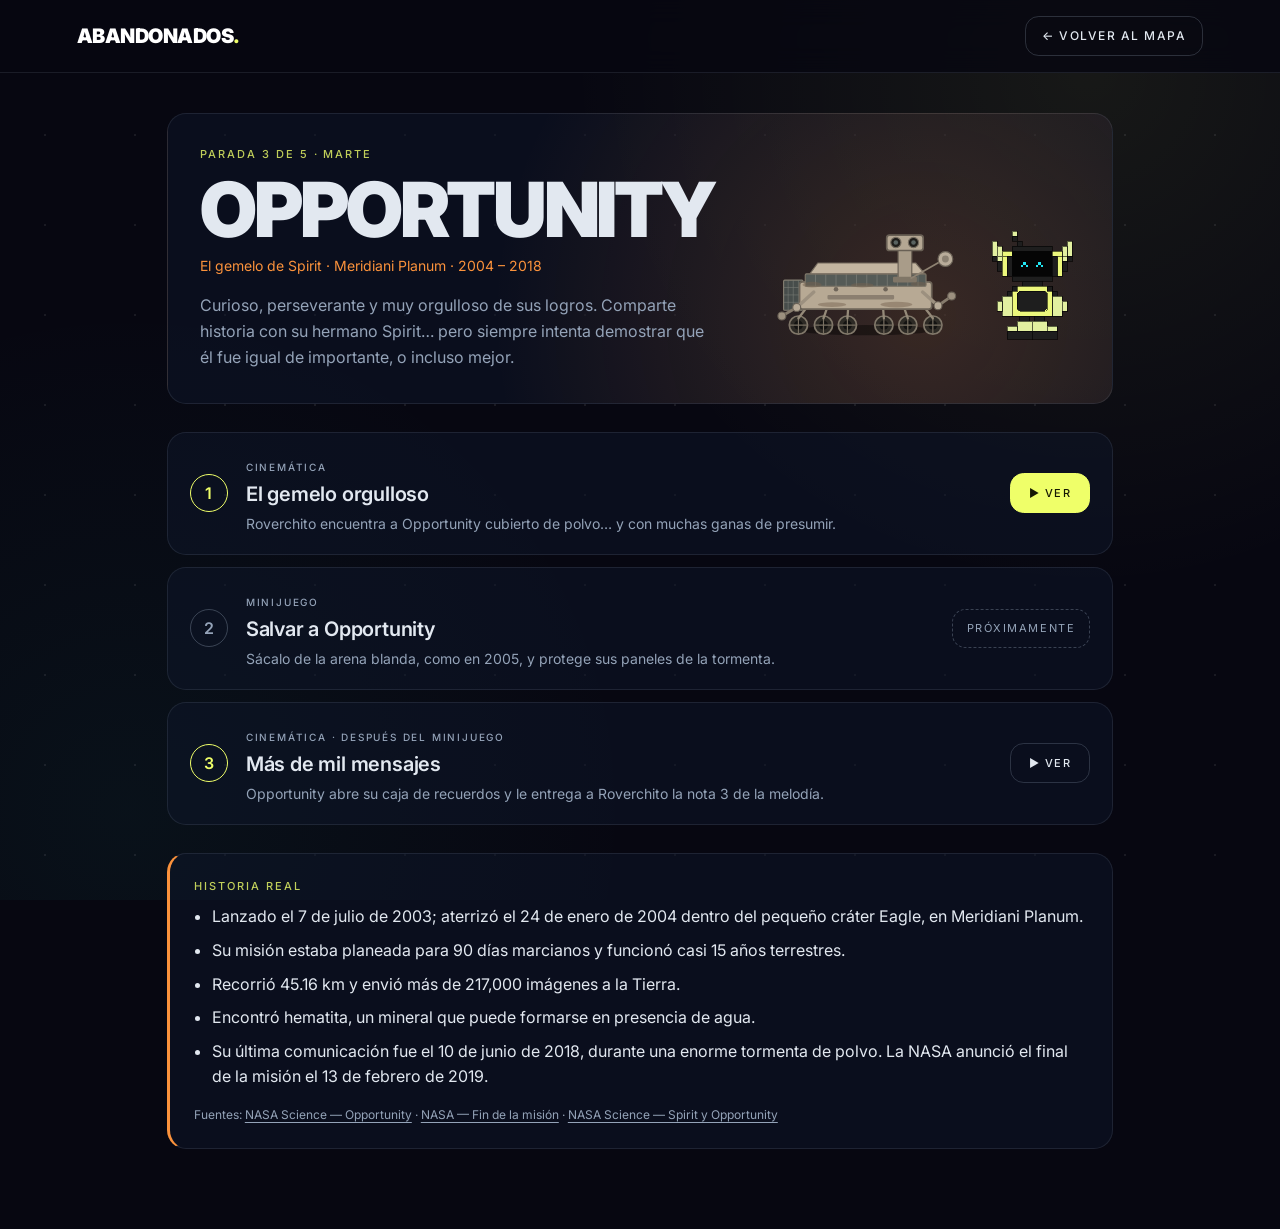
==== commit d4c2ca62: "Pioneer 10: página del nivel y cinemáticas del final; mapa con 5 naves - Ruta: Sojourner, Spirit, Op" ====
--- a/niveles/opportunity/index.html
+++ b/niveles/opportunity/index.html
@@ -12,6 +12,7 @@
     <link href="https://fonts.googleapis.com/css2?family=Inter:wght@400;500;600;700;900&family=Geist+Mono:wght@400;500&display=swap" rel="stylesheet">
     <meta name="color-scheme" content="dark">
     <link rel="stylesheet" href="../../style.css">
+    <link rel="stylesheet" href="../nivel.css">
     <link rel="stylesheet" href="style.css">
 </head>
 
@@ -28,7 +29,7 @@
     <section class="level-hero">
 
         <div class="level-hero-info">
-            <span class="level-kicker">PARADA 2 DE 4 · MARTE</span>
+            <span class="level-kicker">PARADA 3 DE 5 · MARTE</span>
             <h1>OPPORTUNITY</h1>
             <p class="level-sub">El gemelo de Spirit · Meridiani Planum · 2004 – 2018</p>
             <p class="level-lead">
@@ -73,7 +74,7 @@
             <div>
                 <span class="level-step-kind">CINEMÁTICA · DESPUÉS DEL MINIJUEGO</span>
                 <h2>Más de mil mensajes</h2>
-                <p>Opportunity abre su caja de recuerdos y le entrega a Roverchito la nota 2 de la melodía.</p>
+                <p>Opportunity abre su caja de recuerdos y le entrega a Roverchito la nota 3 de la melodía.</p>
             </div>
             <button class="secondary-btn" type="button" onclick="Cinematica.abrir('op-despedida')">▶ VER</button>
         </article>
@@ -337,7 +338,7 @@
 
     <li data-type="nota" data-scene="space" data-place="NOTA DE LA MELODÍA">
         <strong>Nota:</strong>
-        Roverchito recibió la nota 2 de 4.
+        Roverchito recibió la nota 3 de 5.
     </li>
 
     <li data-type="roverchito" data-mood="sad" data-scene="mars-night" data-place="VALLE PERSEVERANCE · ESA NOCHE">
--- a/style.css
+++ b/style.css
@@ -3760,7 +3760,7 @@
 }
 
 .cine[data-type="nave"] .cine-box {
-    background: #1d1007;
+    background: #17141d;
     border: 2px solid var(--voz-nave);
     border-radius: 22px;
 }
@@ -3775,7 +3775,7 @@
     width: 22px;
     height: 22px;
 
-    background: #1d1007;
+    background: #17141d;
     border-right: 2px solid var(--voz-nave);
     border-top: 2px solid var(--voz-nave);
     transform: rotate(45deg);
@@ -3783,7 +3783,7 @@
 
 .cine[data-type="nave"] .cine-text {
     position: relative;
-    color: #ffedd5;
+    color: #fdf8f2;
 }
 
 .cine[data-type="nave"] .cine-tag {
@@ -3991,3 +3991,82 @@
         animation: none;
     }
 }
+
+/* Cinco paradas: la zona de más allá de Marte tiene dos */
+.map-route {
+    grid-template-columns: minmax(120px, 0.6fr) 3fr 2fr;
+}
+
+@media (max-width: 900px) {
+    .map-route {
+        grid-template-columns: 1fr;
+    }
+}
+
+
+/* =========================================
+   CINEMÁTICA — ESPACIO PROFUNDO (Pioneer 10)
+========================================= */
+
+/* Cinturón de asteroides */
+.cine-bg[data-scene="asteroids"] {
+    background:
+        radial-gradient(6px 5px at 12% 68%, #6b5a4a, transparent),
+        radial-gradient(10px 8px at 28% 74%, #7c6a58, transparent),
+        radial-gradient(4px 4px at 41% 62%, #5b4c3f, transparent),
+        radial-gradient(12px 9px at 63% 70%, #6f5e4d, transparent),
+        radial-gradient(5px 5px at 79% 64%, #82705d, transparent),
+        radial-gradient(8px 7px at 92% 72%, #5f5043, transparent),
+        radial-gradient(1px 1px at 20% 20%, #fff, transparent),
+        radial-gradient(1px 1px at 70% 15%, #fff, transparent),
+        radial-gradient(1px 1px at 50% 35%, #fff, transparent),
+        radial-gradient(circle at 50% 50%, #0b1020, #02030a 75%);
+    background-size: 100% 100%;
+    animation: cineDrift 14s linear infinite;
+}
+
+/* Júpiter a lo lejos */
+.cine-bg[data-scene="jupiter"] {
+    background:
+        radial-gradient(circle at 78% 68%, transparent 0 15%, rgba(2, 3, 10, 0) 15%),
+        repeating-linear-gradient(8deg, rgba(180, 120, 70, 0) 0 6px, rgba(120, 72, 40, 0.25) 6px 12px),
+        radial-gradient(circle at 78% 68%, #e9c08d 0, #c98b52 9%, #8a5a34 15%, transparent 15.5%),
+        radial-gradient(1px 1px at 15% 25%, #fff, transparent),
+        radial-gradient(1px 1px at 40% 15%, #fff, transparent),
+        radial-gradient(1px 1px at 60% 40%, #fff, transparent),
+        radial-gradient(circle at 30% 40%, #0a0f1f, #02030a 75%);
+}
+
+/* Espacio profundo: estrellas finas y mucho vacío */
+.cine-bg[data-scene="deep"] {
+    background:
+        radial-gradient(1px 1px at 10% 15%, #fff, transparent),
+        radial-gradient(1px 1px at 25% 70%, rgba(255, 255, 255, 0.8), transparent),
+        radial-gradient(1px 1px at 38% 30%, rgba(255, 255, 255, 0.6), transparent),
+        radial-gradient(1px 1px at 55% 80%, #fff, transparent),
+        radial-gradient(1px 1px at 68% 22%, rgba(255, 255, 255, 0.7), transparent),
+        radial-gradient(1px 1px at 82% 55%, #fff, transparent),
+        radial-gradient(1px 1px at 92% 12%, rgba(255, 255, 255, 0.6), transparent),
+        radial-gradient(circle at 50% 50%, rgba(196, 181, 253, 0.08), transparent 55%),
+        #010208;
+}
+
+@keyframes cineDrift {
+    from { background-position: 0 0; }
+    to { background-position: -80px 0; }
+}
+
+/* La nave invitada: oscura cuando escucha, iluminada con su color cuando habla */
+.cine-stage.has-guest .cine-guest {
+    filter: brightness(0.55) saturate(0.7);
+}
+
+.cine[data-type="nave"] .cine-guest {
+    filter: drop-shadow(0 0 22px var(--voz-nave));
+}
+
+@media (prefers-reduced-motion: reduce) {
+    .cine-bg[data-scene="asteroids"] {
+        animation: none;
+    }
+}
--- a/niveles/nivel.css
+++ b/niveles/nivel.css
@@ -0,0 +1,328 @@
+/* =========================================
+   PÁGINA DE NIVEL (compartida por todas las paradas)
+   Usa los tokens y componentes de ../style.css.
+   Cada parada define su color:
+     body.level { --nivel-accent: …; --nivel-glow: …; }
+========================================= */
+
+body.level {
+    --nivel-accent: #efff69;
+    --nivel-glow: rgba(239, 255, 105, 0.15);
+}
+
+body.level::after {
+    opacity: 0.08;
+}
+
+.level-header {
+    position: sticky;
+    top: 0;
+    z-index: 50;
+
+    display: flex;
+    align-items: center;
+    justify-content: space-between;
+    gap: 16px;
+
+    padding: 16px 6%;
+
+    background: rgba(7, 7, 17, 0.8);
+    border-bottom: 1px solid var(--border);
+    backdrop-filter: blur(14px);
+    -webkit-backdrop-filter: blur(14px);
+}
+
+.level-header .logo {
+    font-size: 20px;
+    font-weight: 900;
+    letter-spacing: -0.5px;
+    color: #fff;
+}
+
+.level-header .logo span {
+    color: var(--primary);
+}
+
+.level-back {
+    padding: 10px 16px;
+    font-size: 12px;
+}
+
+.level-main {
+    width: min(1100px, 100%);
+    margin: 0 auto;
+    padding: 40px 6% 80px;
+
+    display: grid;
+    gap: 28px;
+}
+
+.level-kicker {
+    display: block;
+    margin-bottom: 10px;
+
+    font-size: 11px;
+    font-weight: 500;
+    letter-spacing: 0.18em;
+    color: rgba(239, 255, 105, 0.8);
+}
+
+/* ---------- Presentación ---------- */
+.level-hero {
+    display: grid;
+    grid-template-columns: 1.2fr 1fr;
+    align-items: center;
+    gap: 24px;
+
+    padding: 32px;
+
+    background:
+        radial-gradient(circle at 80% 70%, var(--nivel-glow), transparent 55%),
+        var(--card);
+    border: 1px solid var(--border);
+    border-radius: var(--radius-xl);
+}
+
+.level-hero h1 {
+    margin: 0;
+
+    font-size: clamp(40px, 7vw, 76px);
+    font-weight: 900;
+    line-height: 0.95;
+    letter-spacing: -0.04em;
+}
+
+.level-sub {
+    margin: 10px 0 0;
+
+    font-size: 14px;
+    color: var(--nivel-accent);
+}
+
+.level-lead {
+    margin: 16px 0 0;
+    max-width: 520px;
+
+    color: var(--muted-foreground);
+    line-height: 1.65;
+}
+
+.level-cast {
+    position: relative;
+
+    display: flex;
+    align-items: flex-end;
+    justify-content: center;
+    gap: 6px;
+
+    min-height: 200px;
+}
+
+.level-rover {
+    width: min(300px, 70%);
+}
+
+.level-rover svg,
+.level-roverchito svg {
+    display: block;
+    width: 100%;
+    height: auto;
+}
+
+.level-roverchito {
+    width: 82px;
+    margin-bottom: 18px;
+    animation: guideFloat 3.2s ease-in-out infinite;
+}
+
+/* ---------- Pasos ---------- */
+.level-steps {
+    display: grid;
+    gap: 12px;
+}
+
+.level-step {
+    display: grid;
+    grid-template-columns: auto 1fr auto;
+    align-items: center;
+    gap: 18px;
+
+    padding: 20px 22px;
+
+    background: var(--card);
+    border: 1px solid var(--border);
+    border-radius: var(--radius-xl);
+}
+
+.level-step h2 {
+    margin: 2px 0 4px;
+
+    font-size: 20px;
+    font-weight: 600;
+    letter-spacing: -0.01em;
+}
+
+.level-step p {
+    margin: 0;
+
+    font-size: 14px;
+    color: var(--muted-foreground);
+}
+
+.level-step-kind {
+    font-size: 10px;
+    font-weight: 500;
+    letter-spacing: 0.18em;
+    color: var(--muted-foreground);
+}
+
+.level-step-num {
+    display: grid;
+    place-items: center;
+
+    width: 38px;
+    height: 38px;
+
+    font-weight: 600;
+    color: var(--primary);
+
+    border: 1px solid var(--primary);
+    border-radius: 50%;
+}
+
+.level-step.is-done .level-step-num {
+    color: var(--primary-foreground);
+    background: var(--primary);
+}
+
+.level-step.is-done .level-step-num::before {
+    content: "✓";
+}
+
+.level-step.is-done .level-step-num {
+    font-size: 0;
+}
+
+.level-step.is-done .level-step-num::before {
+    font-size: 16px;
+}
+
+.level-step.is-locked .level-step-num {
+    color: var(--muted-foreground);
+    border-color: rgba(148, 163, 184, 0.35);
+}
+
+.level-step .primary-btn,
+.level-step .secondary-btn {
+    padding: 12px 18px;
+    white-space: nowrap;
+}
+
+.level-soon {
+    padding: 10px 14px;
+
+    font-size: 11px;
+    letter-spacing: 0.14em;
+    color: var(--muted-foreground);
+
+    border: 1px dashed rgba(148, 163, 184, 0.35);
+    border-radius: var(--radius);
+}
+
+.level-step.is-flash {
+    animation: levelFlash 1.2s ease-out;
+}
+
+@keyframes levelFlash {
+    0%, 60% { border-color: var(--primary); box-shadow: 0 0 0 4px rgba(239, 255, 105, 0.15); }
+    100% { border-color: var(--border); box-shadow: none; }
+}
+
+/* ---------- Historia real ---------- */
+.level-facts {
+    padding: 24px;
+
+    background: var(--card);
+    border: 1px solid var(--border);
+    border-left: 3px solid var(--nivel-accent);
+    border-radius: var(--radius-xl);
+}
+
+.level-facts ul {
+    margin: 0;
+    padding-left: 18px;
+
+    display: grid;
+    gap: 8px;
+
+    color: var(--foreground);
+    line-height: 1.6;
+}
+
+.level-sources {
+    margin: 16px 0 0;
+
+    font-size: 12px;
+    color: var(--muted-foreground);
+}
+
+.level-sources a {
+    color: var(--muted-foreground);
+    text-decoration: underline;
+    text-underline-offset: 3px;
+}
+
+.level-sources a:hover {
+    color: var(--primary);
+}
+
+@media (max-width: 760px) {
+    .level-hero {
+        grid-template-columns: 1fr;
+        padding: 22px;
+    }
+
+    .level-cast {
+        min-height: 150px;
+    }
+
+    .level-step {
+        grid-template-columns: auto 1fr;
+    }
+
+    .level-step > .primary-btn,
+    .level-step > .secondary-btn,
+    .level-step > .level-soon {
+        grid-column: 1 / -1;
+        justify-self: start;
+    }
+}
+
+@media (prefers-reduced-motion: reduce) {
+    .level-roverchito {
+        animation: none;
+    }
+}
+
+.level-steps {
+    padding: 0;
+}
+
+.level-header {
+    height: auto;
+    min-height: 64px;
+    flex-wrap: nowrap;
+}
+
+@media (max-width: 600px) {
+    .level-header .logo {
+        font-size: 17px;
+    }
+
+    .level-back {
+        flex: none;
+        padding: 8px 10px;
+        font-size: 10px;
+        letter-spacing: 0.08em;
+    }
+}
--- a/niveles/opportunity/style.css
+++ b/niveles/opportunity/style.css
@@ -1,322 +1,19 @@
 /* =========================================
-   PARADA 2 · OPPORTUNITY — página del nivel
-   Usa los tokens y componentes de ../../style.css
+   PARADA 3 · OPPORTUNITY
+   Estilos propios; la base está en ../nivel.css
 ========================================= */
 
-body.level::after {
-    opacity: 0.08;
+body.level {
+    --nivel-accent: #fb923c;
+    --nivel-glow: rgba(251, 146, 60, 0.18);
 }
 
-.level-header {
-    position: sticky;
-    top: 0;
-    z-index: 50;
-
-    display: flex;
-    align-items: center;
-    justify-content: space-between;
-    gap: 16px;
-
-    padding: 16px 6%;
-
-    background: rgba(7, 7, 17, 0.8);
-    border-bottom: 1px solid var(--border);
-    backdrop-filter: blur(14px);
-    -webkit-backdrop-filter: blur(14px);
-}
-
-.level-header .logo {
-    font-size: 20px;
-    font-weight: 900;
-    letter-spacing: -0.5px;
-    color: #fff;
-}
-
-.level-header .logo span {
-    color: var(--primary);
-}
-
-.level-back {
-    padding: 10px 16px;
-    font-size: 12px;
-}
-
-.level-main {
-    width: min(1100px, 100%);
-    margin: 0 auto;
-    padding: 40px 6% 80px;
-
-    display: grid;
-    gap: 28px;
-}
-
-.level-kicker {
-    display: block;
-    margin-bottom: 10px;
-
-    font-size: 11px;
-    font-weight: 500;
-    letter-spacing: 0.18em;
-    color: rgba(239, 255, 105, 0.8);
-}
-
-/* ---------- Presentación ---------- */
-.level-hero {
-    display: grid;
-    grid-template-columns: 1.2fr 1fr;
-    align-items: center;
-    gap: 24px;
-
-    padding: 32px;
-
-    background:
-        radial-gradient(circle at 80% 70%, rgba(251, 146, 60, 0.18), transparent 55%),
-        var(--card);
-    border: 1px solid var(--border);
-    border-radius: var(--radius-xl);
-}
-
-.level-hero h1 {
-    margin: 0;
-
-    font-size: clamp(40px, 7vw, 76px);
-    font-weight: 900;
-    line-height: 0.95;
-    letter-spacing: -0.04em;
-}
-
-.level-sub {
-    margin: 10px 0 0;
-
-    font-size: 14px;
-    color: #fb923c;
-}
-
-.level-lead {
-    margin: 16px 0 0;
-    max-width: 520px;
-
-    color: var(--muted-foreground);
-    line-height: 1.65;
-}
-
-.level-cast {
-    position: relative;
-
-    display: flex;
-    align-items: flex-end;
-    justify-content: center;
-    gap: 6px;
-
-    min-height: 200px;
-}
-
+/* Opportunity cubierto de polvo */
 .level-rover {
-    width: min(300px, 70%);
     filter: sepia(0.35) saturate(0.85);
 }
 
-.level-rover svg,
-.level-roverchito svg {
-    display: block;
-    width: 100%;
-    height: auto;
+/* En las cinemáticas, Opportunity también se ve polvoriento */
+.cine-guest svg {
+    filter: sepia(0.35) saturate(0.85);
 }
-
-.level-roverchito {
-    width: 82px;
-    margin-bottom: 18px;
-    animation: guideFloat 3.2s ease-in-out infinite;
-}
-
-/* ---------- Pasos ---------- */
-.level-steps {
-    display: grid;
-    gap: 12px;
-}
-
-.level-step {
-    display: grid;
-    grid-template-columns: auto 1fr auto;
-    align-items: center;
-    gap: 18px;
-
-    padding: 20px 22px;
-
-    background: var(--card);
-    border: 1px solid var(--border);
-    border-radius: var(--radius-xl);
-}
-
-.level-step h2 {
-    margin: 2px 0 4px;
-
-    font-size: 20px;
-    font-weight: 600;
-    letter-spacing: -0.01em;
-}
-
-.level-step p {
-    margin: 0;
-
-    font-size: 14px;
-    color: var(--muted-foreground);
-}
-
-.level-step-kind {
-    font-size: 10px;
-    font-weight: 500;
-    letter-spacing: 0.18em;
-    color: var(--muted-foreground);
-}
-
-.level-step-num {
-    display: grid;
-    place-items: center;
-
-    width: 38px;
-    height: 38px;
-
-    font-weight: 600;
-    color: var(--primary);
-
-    border: 1px solid var(--primary);
-    border-radius: 50%;
-}
-
-.level-step.is-done .level-step-num {
-    color: var(--primary-foreground);
-    background: var(--primary);
-}
-
-.level-step.is-done .level-step-num::before {
-    content: "✓";
-}
-
-.level-step.is-done .level-step-num {
-    font-size: 0;
-}
-
-.level-step.is-done .level-step-num::before {
-    font-size: 16px;
-}
-
-.level-step.is-locked .level-step-num {
-    color: var(--muted-foreground);
-    border-color: rgba(148, 163, 184, 0.35);
-}
-
-.level-step .primary-btn,
-.level-step .secondary-btn {
-    padding: 12px 18px;
-    white-space: nowrap;
-}
-
-.level-soon {
-    padding: 10px 14px;
-
-    font-size: 11px;
-    letter-spacing: 0.14em;
-    color: var(--muted-foreground);
-
-    border: 1px dashed rgba(148, 163, 184, 0.35);
-    border-radius: var(--radius);
-}
-
-.level-step.is-flash {
-    animation: levelFlash 1.2s ease-out;
-}
-
-@keyframes levelFlash {
-    0%, 60% { border-color: var(--primary); box-shadow: 0 0 0 4px rgba(239, 255, 105, 0.15); }
-    100% { border-color: var(--border); box-shadow: none; }
-}
-
-/* ---------- Historia real ---------- */
-.level-facts {
-    padding: 24px;
-
-    background: var(--card);
-    border: 1px solid var(--border);
-    border-left: 3px solid #fb923c;
-    border-radius: var(--radius-xl);
-}
-
-.level-facts ul {
-    margin: 0;
-    padding-left: 18px;
-
-    display: grid;
-    gap: 8px;
-
-    color: var(--foreground);
-    line-height: 1.6;
-}
-
-.level-sources {
-    margin: 16px 0 0;
-
-    font-size: 12px;
-    color: var(--muted-foreground);
-}
-
-.level-sources a {
-    color: var(--muted-foreground);
-    text-decoration: underline;
-    text-underline-offset: 3px;
-}
-
-.level-sources a:hover {
-    color: var(--primary);
-}
-
-@media (max-width: 760px) {
-    .level-hero {
-        grid-template-columns: 1fr;
-        padding: 22px;
-    }
-
-    .level-cast {
-        min-height: 150px;
-    }
-
-    .level-step {
-        grid-template-columns: auto 1fr;
-    }
-
-    .level-step > .primary-btn,
-    .level-step > .secondary-btn,
-    .level-step > .level-soon {
-        grid-column: 1 / -1;
-        justify-self: start;
-    }
-}
-
-@media (prefers-reduced-motion: reduce) {
-    .level-roverchito {
-        animation: none;
-    }
-}
-
-.level-steps {
-    padding: 0;
-}
-
-.level-header {
-    height: auto;
-    min-height: 64px;
-    flex-wrap: nowrap;
-}
-
-@media (max-width: 600px) {
-    .level-header .logo {
-        font-size: 17px;
-    }
-
-    .level-back {
-        flex: none;
-        padding: 8px 10px;
-        font-size: 10px;
-        letter-spacing: 0.08em;
-    }
-}
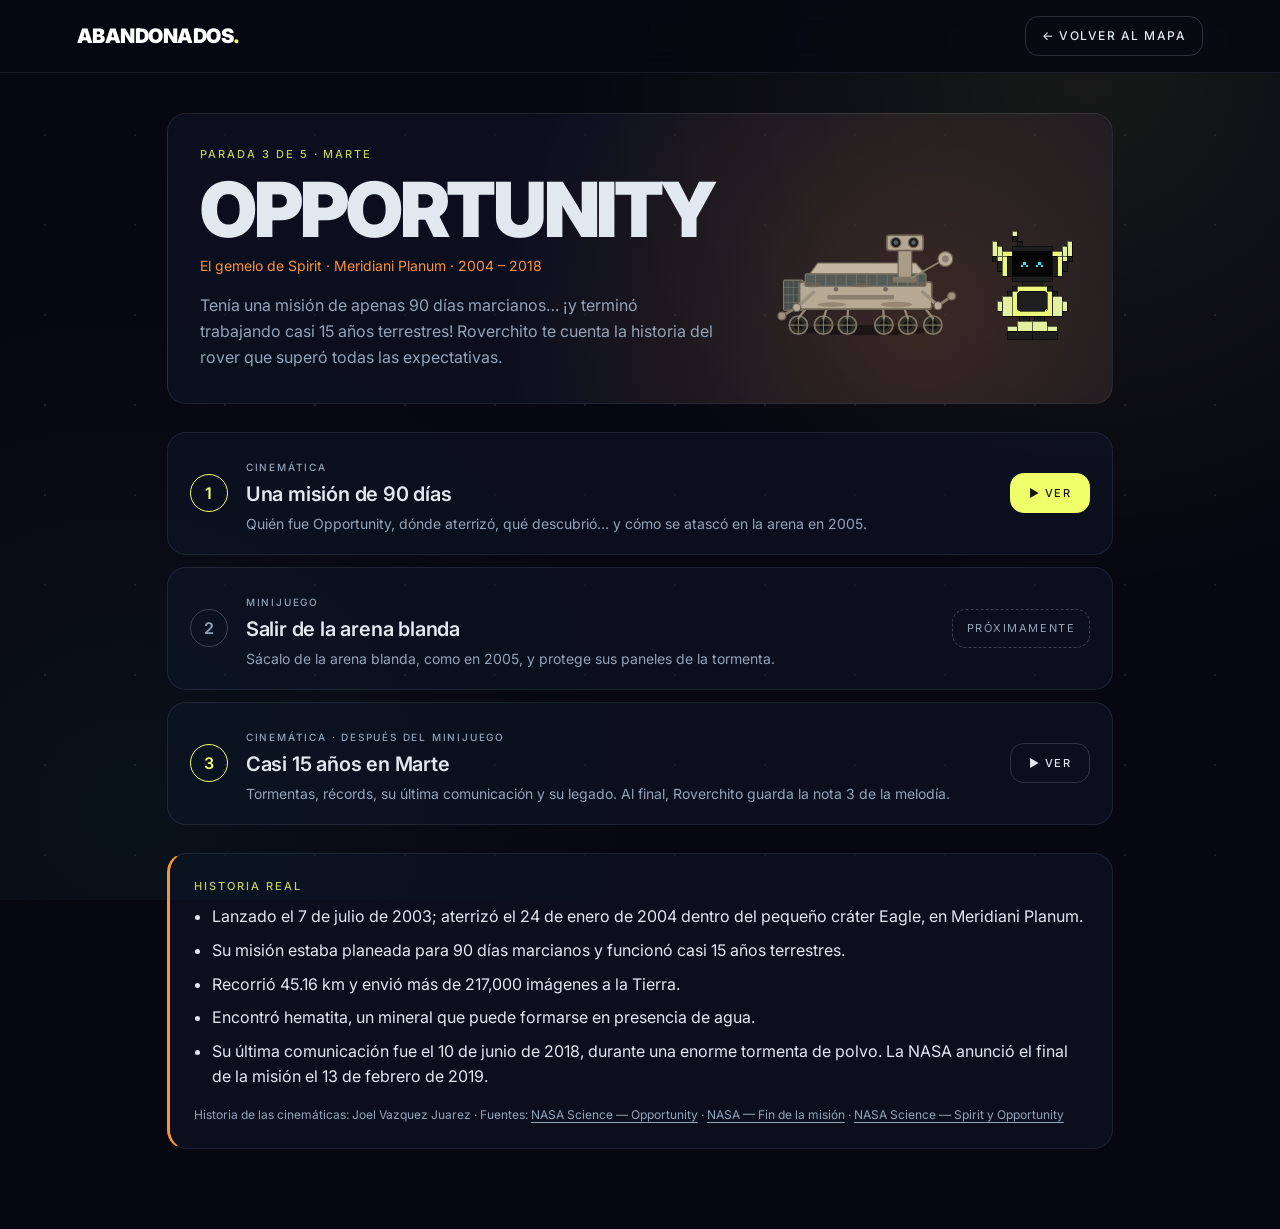
==== commit 52cc331d: "Opportunity: cinemáticas con la historia de Joel - Diálogo 1 de Joel Vazquez Juarez dividido en dos " ====
--- a/niveles/opportunity/index.html
+++ b/niveles/opportunity/index.html
@@ -33,9 +33,9 @@
             <h1>OPPORTUNITY</h1>
             <p class="level-sub">El gemelo de Spirit · Meridiani Planum · 2004 – 2018</p>
             <p class="level-lead">
-                Curioso, perseverante y muy orgulloso de sus logros. Comparte
-                historia con su hermano Spirit… pero siempre intenta demostrar
-                que él fue igual de importante, o incluso mejor.
+                Tenía una misión de apenas 90 días marcianos… ¡y terminó trabajando
+                casi 15 años terrestres! Roverchito te cuenta la historia del rover
+                que superó todas las expectativas.
             </p>
         </div>
 
@@ -53,8 +53,8 @@
             <span class="level-step-num">1</span>
             <div>
                 <span class="level-step-kind">CINEMÁTICA</span>
-                <h2>El gemelo orgulloso</h2>
-                <p>Roverchito encuentra a Opportunity cubierto de polvo… y con muchas ganas de presumir.</p>
+                <h2>Una misión de 90 días</h2>
+                <p>Quién fue Opportunity, dónde aterrizó, qué descubrió… y cómo se atascó en la arena en 2005.</p>
             </div>
             <button class="primary-btn" type="button" onclick="Cinematica.abrir('op-llegada')">▶ VER</button>
         </article>
@@ -63,7 +63,7 @@
             <span class="level-step-num">2</span>
             <div>
                 <span class="level-step-kind">MINIJUEGO</span>
-                <h2>Salvar a Opportunity</h2>
+                <h2>Salir de la arena blanda</h2>
                 <p>Sácalo de la arena blanda, como en 2005, y protege sus paneles de la tormenta.</p>
             </div>
             <span class="level-soon">PRÓXIMAMENTE</span>
@@ -73,8 +73,8 @@
             <span class="level-step-num">3</span>
             <div>
                 <span class="level-step-kind">CINEMÁTICA · DESPUÉS DEL MINIJUEGO</span>
-                <h2>Más de mil mensajes</h2>
-                <p>Opportunity abre su caja de recuerdos y le entrega a Roverchito la nota 3 de la melodía.</p>
+                <h2>Casi 15 años en Marte</h2>
+                <p>Tormentas, récords, su última comunicación y su legado. Al final, Roverchito guarda la nota 3 de la melodía.</p>
             </div>
             <button class="secondary-btn" type="button" onclick="Cinematica.abrir('op-despedida')">▶ VER</button>
         </article>
@@ -92,6 +92,7 @@
             <li>Su última comunicación fue el 10 de junio de 2018, durante una enorme tormenta de polvo. La NASA anunció el final de la misión el 13 de febrero de 2019.</li>
         </ul>
         <p class="level-sources">
+            Historia de las cinemáticas: Joel Vazquez Juarez ·
             Fuentes:
             <a href="https://science.nasa.gov/mission/mer-opportunity/" target="_blank" rel="noopener noreferrer">NASA Science — Opportunity</a> ·
             <a href="https://www.nasa.gov/news-release/nasas-record-setting-opportunity-rover-mission-on-mars-comes-to-end/" target="_blank" rel="noopener noreferrer">NASA — Fin de la misión</a> ·
@@ -207,184 +208,409 @@
 
 
 <!-- =========================================
-     CINEMÁTICA 1 · EL GEMELO ORGULLOSO
+     CINEMÁTICA 1 · UNA MISIÓN DE 90 DÍAS
+     Historia: Joel Vazquez Juarez (Diálogo 1, primera parte)
 ========================================= -->
 <ol class="cine-script" id="op-script-1">
 
-    <li data-type="narrador" data-scene="mars-day" data-place="MERIDIANI PLANUM, MARTE">
-        <strong>Narrador:</strong>
-        Al otro lado de Marte, lejos de donde se quedó Spirit, hay una llanura
-        enorme llamada Meridiani Planum. Ahí, cubierto de polvo, descansa Opportunity.
+    <li data-type="roverchito" data-mood="happy" data-scene="lab" data-place="LABORATORIO DE LA NASA">
+        <strong>Roverchito:</strong>
+        ¡Holaaaa, explorador! ¡Qué gusto tenerte por aquí! Soy Roverto, pero mis
+        circuitos prefieren que me digas Roverchito. Seré tu compañero durante esta
+        aventura por Marte.
+    </li>
+
+    <li data-type="roverchito" data-mood="happy" data-scene="lab" data-place="LABORATORIO DE LA NASA">
+        <strong>Roverchito:</strong>
+        Hoy conoceremos la historia de un explorador espacial que hizo algo
+        impresionante: tenía una misión de apenas 90 días marcianos, ¡pero terminó
+        trabajando durante casi 15 años terrestres! ¿Estás listo para conocerlo?
+    </li>
+
+    <li data-type="jugador" data-mood="happy" data-scene="lab" data-place="LABORATORIO DE LA NASA">
+        <strong>Tú:</strong>
+        ¡Por supuesto! ¡Vamos a explorar Marte!
+    </li>
+
+    <li data-type="roverchito" data-mood="happy" data-scene="mars-day" data-place="MARTE">
+        <strong>Roverchito:</strong>
+        ¡Esa es la actitud! Nuestro protagonista se llama Opportunity. Su nombre
+        significa «oportunidad» en inglés.
+    </li>
+
+    <li data-type="roverchito" data-mood="neutral" data-scene="mars-day" data-place="MARTE">
+        <strong>Roverchito:</strong>
+        Fue un rover de la NASA diseñado para explorar la superficie de Marte,
+        estudiar sus rocas y suelos y buscar pruebas de que el agua líquida estuvo
+        presente en el planeta hace muchísimo tiempo.
+    </li>
+
+    <li data-type="roverchito" data-mood="happy" data-scene="mars-day" data-place="MARTE">
+        <strong>Roverchito:</strong>
+        Los científicos querían descubrir si existieron ambientes que pudieron
+        favorecer la vida microbiana. ¡Una misión bastante importante!
+    </li>
+
+    <li data-type="jugador" data-mood="happy" data-scene="mars-day" data-place="MARTE">
+        <strong>Tú:</strong>
+        ¡Entonces Opportunity buscaba pistas sobre el pasado de Marte!
+    </li>
+
+    <li data-type="roverchito" data-mood="happy" data-scene="space" data-place="TIERRA · 7 DE JULIO DE 2003">
+        <strong>Roverchito:</strong>
+        ¡Exactamente! Y todo comenzó el 7 de julio de 2003, cuando fue lanzado desde la Tierra.
+    </li>
+
+    <li data-type="roverchito" data-mood="happy" data-scene="mars-day" data-place="CRÁTER EAGLE, MERIDIANI PLANUM · 24 DE ENERO DE 2004">
+        <strong>Roverchito:</strong>
+        Después de viajar por el espacio, aterrizó el 24 de enero de 2004 en
+        Meridiani Planum, una región de Marte. Para ser más precisos, llegó dentro
+        de un pequeño cráter llamado Eagle. ¡Vaya lugar para estacionarse!
+    </li>
+
+    <li data-type="roverchito" data-mood="happy" data-scene="mars-day" data-place="CRÁTER EAGLE, MERIDIANI PLANUM">
+        <strong>Roverchito:</strong>
+        Por cierto, Opportunity tenía aproximadamente el tamaño de un carrito de golf.
+    </li>
+
+    <li data-type="jugador" data-mood="happy" data-scene="mars-day" data-place="CRÁTER EAGLE, MERIDIANI PLANUM">
+        <strong>Tú:</strong>
+        ¡JAJAJA! ¿Y llegó solo a Marte?
+    </li>
+
+    <li data-type="roverchito" data-mood="happy" data-scene="mars-day" data-place="MARTE">
+        <strong>Roverchito:</strong>
+        ¡No exactamente! Opportunity tenía un rover gemelo llamado Spirit. Ambos
+        formaban parte de la misión Mars Exploration Rover de la NASA.
+    </li>
+
+    <li data-type="roverchito" data-mood="neutral" data-scene="mars-day" data-place="MARTE">
+        <strong>Roverchito:</strong>
+        Aunque eran prácticamente hermanos, aterrizaron en regiones diferentes de
+        Marte para investigar sus características. Su objetivo principal era
+        estudiar la historia del agua en el planeta rojo.
+    </li>
+
+    <li data-type="jugador" data-mood="happy" data-scene="mars-day" data-place="MARTE">
+        <strong>Tú:</strong>
+        ¡Qué interesante! ¿Y qué descubrieron durante sus exploraciones?
     </li>
 
     <li data-type="roverchito" data-mood="happy" data-scene="mars-day" data-place="MERIDIANI PLANUM, MARTE">
         <strong>Roverchito:</strong>
-        ¡Se parece muchísimo a Spirit! … ¿Hola? ¿Me escuchas?
-    </li>
-
-    <li data-type="memoria" data-scene="file" data-place="ESCANEO DE OPPORTUNITY"
-        data-name="ESCANEO DE OPPORTUNITY" data-file="REGISTRO · OPPORTUNITY"
-        data-loading="ESCANEANDO A OPPORTUNITY…" data-stamp="SIN SEÑAL" data-tone="alert">
-        <strong>Escaneo:</strong>
-        <span data-label="MISIÓN">MARS EXPLORATION ROVER</span> ·
-        <span data-label="ATERRIZAJE">24 ENE 2004 · CRÁTER EAGLE</span> ·
-        <span data-label="PLANEADA">90 DÍAS MARCIANOS</span> ·
-        <span data-label="ÚLTIMA SEÑAL" data-alert>10 JUN 2018</span>
-    </li>
-
-    <li data-type="nave" data-name="OPPORTUNITY" data-weak data-mood="neutral" data-scene="mars-day" data-place="MERIDIANI PLANUM, MARTE">
-        <strong>Opportunity:</strong>
-        …¿Quién anda ahí? ¡Ah, un visitante! Hace años que nadie viene a verme.
-    </li>
-
-    <li data-type="nave" data-name="OPPORTUNITY" data-mood="neutral" data-scene="mars-day" data-place="MERIDIANI PLANUM, MARTE">
-        <strong>Opportunity:</strong>
-        ¿Viste a mi hermano Spirit? Seguro te contó sus aventuras… aunque las mías
-        fueron bastante mejores.
+        ¡Aquí viene lo bueno! Opportunity encontró pruebas importantes de que el
+        agua líquida estuvo presente en Marte hace mucho tiempo. Uno de sus
+        descubrimientos fue la hematita, un mineral que puede formarse en presencia de agua.
     </li>
 
     <li data-type="roverchito" data-mood="neutral" data-scene="mars-day" data-place="MERIDIANI PLANUM, MARTE">
         <strong>Roverchito:</strong>
-        Sí, lo visité… aunque Spirit dejó de responder en 2010.
-    </li>
-
-    <li data-type="nave" data-name="OPPORTUNITY" data-mood="happy" data-scene="mars-day" data-place="MERIDIANI PLANUM, MARTE">
-        <strong>Opportunity:</strong>
-        Lo sé. Yo seguí explorando hasta 2018. Recorrí 45.16 kilómetros, ¡más que
-        un maratón! Y un día avancé 220 metros en un solo día marciano. Récord.
-    </li>
-
-    <li data-type="nave" data-name="OPPORTUNITY" data-mood="neutral" data-scene="mars-day" data-place="MERIDIANI PLANUM, MARTE">
-        <strong>Opportunity:</strong>
-        Claro que… en 2005 yo también me atasqué en arena blanda. Pero a mí me
-        sacaron en unas seis semanas.
-    </li>
-
-    <li data-type="nave" data-name="OPPORTUNITY" data-mood="neutral" data-scene="mars-day" data-place="MERIDIANI PLANUM, MARTE" data-note="LE PREGUNTA A ROVERCHITO">
-        <strong>Opportunity:</strong>
-        ¿Tú no te atoras en la arena como mi hermano y yo?
+        También estudió rocas y suelos con minerales que aportaron evidencias de
+        antiguos ambientes húmedos.
+    </li>
+
+    <li data-type="memoria" data-scene="file" data-place="DESCUBRIMIENTOS DE OPPORTUNITY"
+        data-name="DESCUBRIMIENTOS DE OPPORTUNITY" data-file="REGISTRO · OPPORTUNITY"
+        data-loading="CARGANDO DESCUBRIMIENTOS…" data-stamp="PISTAS DE AGUA ANTIGUA" data-tone="ok">
+        <strong>Descubrimientos:</strong>
+        <span data-label="AGUA LÍQUIDA">PRUEBAS DE QUE ESTUVO PRESENTE HACE MUCHO TIEMPO</span> ·
+        <span data-label="HEMATITA">UN MINERAL QUE PUEDE FORMARSE EN PRESENCIA DE AGUA</span> ·
+        <span data-label="ROCAS Y SUELOS">EVIDENCIAS DE ANTIGUOS AMBIENTES HÚMEDOS</span>
+    </li>
+
+    <li data-type="jugador" data-mood="happy" data-scene="mars-day" data-place="MERIDIANI PLANUM, MARTE">
+        <strong>Tú:</strong>
+        ¡Entonces Marte pudo haber tenido condiciones muy diferentes a las actuales!
     </li>
 
     <li data-type="roverchito" data-mood="happy" data-scene="mars-day" data-place="MERIDIANI PLANUM, MARTE">
         <strong>Roverchito:</strong>
-        ¡Espero que no! … Oye, ¿y por qué estás tan quieto?
-    </li>
-
-    <li data-type="nave" data-name="OPPORTUNITY" data-weak data-mood="sad" data-scene="storm" data-place="MERIDIANI PLANUM · JUNIO DE 2018">
-        <strong>Opportunity:</strong>
-        En junio de 2018 una tormenta de polvo gigante tapó el Sol. Sin luz, mis
-        paneles solares se quedaron sin energía y dejé de comunicarme con la Tierra.
-    </li>
-
-    <li data-type="nave" data-name="OPPORTUNITY" data-weak data-mood="sad" data-scene="storm" data-place="MERIDIANI PLANUM, MARTE">
-        <strong>Opportunity:</strong>
-        Hasta el mejor explorador de Marte necesita ayuda a veces… Te ayudo si me ayudas.
-    </li>
-
-    <li data-type="roverchito" data-mood="happy" data-scene="mars-day" data-place="MERIDIANI PLANUM, MARTE" data-note="TE PREGUNTA A TI">
-        <strong>Roverchito:</strong>
-        ¡Vamos a ayudarlo! ¿Estás listo?
+        ¡Así es! Sus investigaciones ayudaron a demostrar que algunas regiones de
+        Marte tuvieron condiciones que podrían haber sido adecuadas para la vida microbiana.
+    </li>
+
+    <li data-type="roverchito" data-mood="neutral" data-scene="mars-day" data-place="MERIDIANI PLANUM, MARTE">
+        <strong>Roverchito:</strong>
+        ¡Ojo! Eso no significa que haya encontrado vida, sino que encontró pistas
+        sobre ambientes que pudieron favorecerla.
+    </li>
+
+    <li data-type="jugador" data-mood="happy" data-scene="mars-day" data-place="MERIDIANI PLANUM, MARTE">
+        <strong>Tú:</strong>
+        ¿Y qué otros lugares pudo explorar?
+    </li>
+
+    <li data-type="roverchito" data-mood="happy" data-scene="mars-day" data-place="CRÁTERES DE MERIDIANI PLANUM">
+        <strong>Roverchito:</strong>
+        ¡Muchísimos! Opportunity estudió varios cráteres, entre ellos Eagle,
+        Endurance, Victoria y Endeavour.
+    </li>
+
+    <li data-type="roverchito" data-mood="neutral" data-scene="mars-day" data-place="CRÁTERES DE MERIDIANI PLANUM">
+        <strong>Roverchito:</strong>
+        Al observar sus rocas y diferentes capas, los científicos pudieron
+        investigar cómo había cambiado la superficie marciana a lo largo del
+        tiempo y reconstruir parte de su historia geológica.
+    </li>
+
+    <li data-type="jugador" data-mood="happy" data-scene="mars-day" data-place="CRÁTERES DE MERIDIANI PLANUM">
+        <strong>Tú:</strong>
+        ¡Vaya que recorrió bastante terreno!
+    </li>
+
+    <li data-type="roverchito" data-mood="happy" data-scene="mars-day" data-place="MERIDIANI PLANUM, MARTE">
+        <strong>Roverchito:</strong>
+        ¡Y eso que su misión estaba planeada para durar solamente 90 días marcianos,
+        equivalentes aproximadamente a tres meses terrestres! Pero Opportunity no
+        parecía estar de acuerdo con jubilarse tan pronto.
+    </li>
+
+    <li data-type="roverchito" data-mood="happy" data-scene="mars-day" data-place="MERIDIANI PLANUM, MARTE">
+        <strong>Roverchito:</strong>
+        Terminó funcionando durante casi 15 años terrestres. ¡Eso sí que es
+        compromiso con el trabajo!
+    </li>
+
+    <li data-type="jugador" data-mood="neutral" data-scene="mars-day" data-place="MERIDIANI PLANUM, MARTE">
+        <strong>Tú:</strong>
+        ¿Y nunca tuvo problemas durante tanto tiempo?
+    </li>
+
+    <li data-type="roverchito" data-mood="sad" data-scene="mars-day" data-place="MERIDIANI PLANUM · 2005">
+        <strong>Roverchito:</strong>
+        ¡JA! ¡Ojalá todo hubiera sido tan sencillo! En 2005 tuvo un problema
+        bastante complicado. Durante sus desplazamientos quedó atrapado en una zona
+        de arena blanda y varias de sus ruedas se hundieron.
+    </li>
+
+    <li data-type="roverchito" data-mood="neutral" data-scene="mars-day" data-place="MERIDIANI PLANUM · 2005">
+        <strong>Roverchito:</strong>
+        Los ingenieros de la NASA tuvieron que estudiar cuidadosamente cómo
+        liberarlo y, después de aproximadamente seis semanas de trabajo,
+        consiguieron sacarlo.
+    </li>
+
+    <!-- Puente al minijuego (agregado para conectar con el juego) -->
+    <li data-type="roverchito" data-mood="happy" data-scene="mars-day" data-place="MERIDIANI PLANUM · 2005" data-note="TE PREGUNTA A TI">
+        <strong>Roverchito:</strong>
+        ¿Y si intentamos lo mismo que los ingenieros? ¡Ayúdame a sacar a
+        Opportunity de la arena!
     </li>
 
 </ol>
 
 
 <!-- =========================================
-     CINEMÁTICA 2 · MÁS DE MIL MENSAJES
+     CINEMÁTICA 2 · CASI 15 AÑOS EN MARTE
+     Historia: Joel Vazquez Juarez (Diálogo 1, segunda parte)
      (se ve después del minijuego)
 ========================================= -->
 <ol class="cine-script" id="op-script-2">
 
-    <li data-type="narrador" data-scene="mars-dusk" data-place="MERIDIANI PLANUM · DESPUÉS DE LA TORMENTA">
-        <strong>Narrador:</strong>
-        Con tu ayuda, Opportunity recupera la energía suficiente para abrir su caja de recuerdos.
-    </li>
-
-    <li data-type="nave" data-name="OPPORTUNITY" data-mood="happy" data-scene="mars-dusk" data-place="MERIDIANI PLANUM · DESPUÉS DE LA TORMENTA">
-        <strong>Opportunity:</strong>
-        ¡Mira esto! Mis mejores momentos.
-    </li>
-
-    <li data-type="memoria" data-scene="file" data-place="CAJA DE RECUERDOS DE OPPORTUNITY"
-        data-name="RECUERDOS DE OPPORTUNITY" data-file="CAJA DE RECUERDOS · OPPORTUNITY"
-        data-loading="ABRIENDO RECUERDOS…" data-stamp="RECUERDOS RECUPERADOS" data-tone="ok">
-        <strong>Recuerdos:</strong>
-        <span data-label="HALLAZGO">HEMATITA, UN MINERAL QUE PUEDE FORMARSE CON AGUA</span> ·
-        <span data-label="CRÁTERES">EAGLE · ENDURANCE · VICTORIA · ENDEAVOUR</span> ·
-        <span data-label="IMÁGENES">MÁS DE 217,000 ENVIADAS A LA TIERRA</span> ·
-        <span data-label="DURACIÓN">CASI 15 AÑOS (PLANEADA: 90 DÍAS MARCIANOS)</span>
-    </li>
-
-    <li data-type="nave" data-name="OPPORTUNITY" data-mood="happy" data-scene="mars-dusk" data-place="MERIDIANI PLANUM · DESPUÉS DE LA TORMENTA">
-        <strong>Opportunity:</strong>
-        Ayudé a demostrar que algunas regiones de Marte tuvieron condiciones que
-        podrían haber sido buenas para la vida microbiana. ¿A que eso no te lo contó Spirit?
-    </li>
-
-    <li data-type="roverchito" data-mood="happy" data-scene="mars-dusk" data-place="MERIDIANI PLANUM · DESPUÉS DE LA TORMENTA">
-        <strong>Roverchito:</strong>
-        ¡Wow! Eres increíble, Opportunity.
-    </li>
-
-    <li data-type="nave" data-name="OPPORTUNITY" data-mood="neutral" data-scene="mars-dusk" data-place="VALLE PERSEVERANCE, MARTE">
-        <strong>Opportunity:</strong>
-        Mi último lugar fue el valle Perseverance. Lo estaba estudiando cuando llegó la tormenta.
-    </li>
-
-    <li data-type="nave" data-name="OPPORTUNITY" data-mood="neutral" data-scene="mars-dusk" data-place="VALLE PERSEVERANCE, MARTE">
-        <strong>Opportunity:</strong>
-        Toma. Es lo último que envié a la Tierra, el 10 de junio de 2018.
-    </li>
-
+    <li data-type="jugador" data-mood="happy" data-scene="mars-day" data-place="MERIDIANI PLANUM · 2005">
+        <strong>Tú:</strong>
+        ¡Seis semanas! ¿Y pudo continuar explorando?
+    </li>
+
+    <li data-type="roverchito" data-mood="neutral" data-scene="storm" data-place="MERIDIANI PLANUM · 2007">
+        <strong>Roverchito:</strong>
+        ¡Claro que sí! Pero en 2007 apareció otro obstáculo: las tormentas de
+        polvo. Estas redujeron la cantidad de luz solar que llegaba a sus paneles
+        solares, disminuyendo la energía disponible para funcionar.
+    </li>
+
+    <li data-type="roverchito" data-mood="sad" data-scene="storm" data-place="MERIDIANI PLANUM · 2007">
+        <strong>Roverchito:</strong>
+        Por eso, el equipo tuvo que suspender temporalmente las actividades
+        científicas hasta que las condiciones mejoraran.
+    </li>
+
+    <li data-type="jugador" data-mood="neutral" data-scene="storm" data-place="MERIDIANI PLANUM · 2007">
+        <strong>Tú:</strong>
+        ¡Eso debió complicar muchísimo la misión!
+    </li>
+
+    <li data-type="roverchito" data-mood="neutral" data-scene="mars-day" data-place="MERIDIANI PLANUM, MARTE">
+        <strong>Roverchito:</strong>
+        ¡Ni te imaginas! Además, durante los años de exploración también presentó
+        problemas con algunas de sus ruedas y componentes electrónicos. Sin
+        embargo, los ingenieros encontraron soluciones para mantenerlo funcionando.
+    </li>
+
+    <li data-type="roverchito" data-mood="happy" data-scene="mars-day" data-place="MERIDIANI PLANUM, MARTE">
+        <strong>Roverchito:</strong>
+        Y aquí viene un dato curioso: en ocasiones, los propios vientos marcianos
+        limpiaban el polvo acumulado en sus paneles solares, permitiéndole recibir
+        más luz y recuperar parte de su capacidad energética. ¡Hasta el viento le
+        echaba una mano!
+    </li>
+
+    <li data-type="jugador" data-mood="happy" data-scene="mars-day" data-place="MERIDIANI PLANUM, MARTE">
+        <strong>Tú:</strong>
+        ¡JAJAJA! ¿Y cuál fue uno de sus mayores logros?
+    </li>
+
+    <li data-type="roverchito" data-mood="happy" data-scene="mars-day" data-place="MERIDIANI PLANUM · 20 DE MARZO DE 2005">
+        <strong>Roverchito:</strong>
+        ¡Prepárate para este dato! El 20 de marzo de 2005, Opportunity recorrió
+        aproximadamente 220 metros en un solo día marciano. ¡Estableció un récord
+        de desplazamiento diario para un rover en Marte!
+    </li>
+
+    <li data-type="jugador" data-mood="happy" data-scene="mars-day" data-place="MERIDIANI PLANUM, MARTE">
+        <strong>Tú:</strong>
+        ¡Eso es muchísimo para un robot explorador!
+    </li>
+
+    <li data-type="roverchito" data-mood="happy" data-scene="mars-day" data-place="MERIDIANI PLANUM, MARTE">
+        <strong>Roverchito:</strong>
+        ¡Y hay más! Durante toda su misión recorrió aproximadamente 45.16
+        kilómetros. ¡Superó la distancia de una maratón! También envió más de
+        217,000 imágenes a la Tierra, permitiendo que los científicos estudiaran
+        Marte con muchísimo detalle.
+    </li>
+
+    <li data-type="memoria" data-scene="file" data-place="RÉCORDS DE OPPORTUNITY"
+        data-name="RÉCORDS DE OPPORTUNITY" data-file="RÉCORDS · OPPORTUNITY"
+        data-loading="CARGANDO RÉCORDS…" data-stamp="¡RÉCORD!" data-tone="ok">
+        <strong>Récords:</strong>
+        <span data-label="EN UN DÍA">220 METROS (20 DE MARZO DE 2005)</span> ·
+        <span data-label="EN TOTAL">45.16 KILÓMETROS: MÁS QUE UNA MARATÓN</span> ·
+        <span data-label="IMÁGENES">MÁS DE 217,000 ENVIADAS A LA TIERRA</span>
+    </li>
+
+    <li data-type="jugador" data-mood="happy" data-scene="mars-day" data-place="MERIDIANI PLANUM, MARTE">
+        <strong>Tú:</strong>
+        ¡Increíble! ¿Y todavía pudo seguir trabajando después de tantos récords?
+    </li>
+
+    <li data-type="roverchito" data-mood="sad" data-scene="storm" data-place="MARTE · JUNIO DE 2018">
+        <strong>Roverchito:</strong>
+        ¡Sí! Pero en junio de 2018 ocurrió uno de los acontecimientos más difíciles
+        de su historia. Una enorme tormenta de polvo cubrió gran parte de Marte y
+        bloqueó la luz solar que Opportunity necesitaba para generar electricidad.
+    </li>
+
+    <li data-type="roverchito" data-mood="sad" data-scene="storm" data-place="MARTE · JUNIO DE 2018">
+        <strong>Roverchito:</strong>
+        Sin suficiente energía, sus operaciones se vieron afectadas y dejó de
+        comunicarse con la Tierra.
+    </li>
+
+    <li data-type="jugador" data-mood="sad" data-scene="storm" data-place="MARTE · JUNIO DE 2018">
+        <strong>Tú:</strong>
+        ¿Y esa fue su última comunicación?
+    </li>
+
+    <li data-type="roverchito" data-mood="sad" data-scene="mars-night" data-place="MARTE · 10 DE JUNIO DE 2018">
+        <strong>Roverchito:</strong>
+        Así es. El 10 de junio de 2018, Opportunity envió su última comunicación a
+        la Tierra. Después, la NASA intentó recuperar el contacto enviándole más de
+        mil comandos, pero nunca obtuvo respuesta.
+    </li>
+
+    <li data-type="jugador" data-mood="sad" data-scene="mars-night" data-place="MARTE · 10 DE JUNIO DE 2018">
+        <strong>Tú:</strong>
+        ¡Qué triste! ¿Entonces ya no pudieron recuperarlo?
+    </li>
+
+    <li data-type="roverchito" data-mood="sad" data-scene="mars-night" data-place="VALLE PERSEVERANCE, MARTE">
+        <strong>Roverchito:</strong>
+        Lamentablemente, no. Las condiciones ambientales posteriores, incluido el
+        frío marciano, probablemente contribuyeron a que no pudiera recuperarse.
+    </li>
+
+    <li data-type="roverchito" data-mood="neutral" data-scene="mars-night" data-place="VALLE PERSEVERANCE, MARTE">
+        <strong>Roverchito:</strong>
+        Su última zona de exploración fue Perseverance Valley, un valle que los
+        científicos estudiaron para comprender cómo pudo haberse formado mediante
+        procesos relacionados con fluidos en el antiguo Marte.
+    </li>
+
+    <li data-type="jugador" data-mood="neutral" data-scene="mars-night" data-place="VALLE PERSEVERANCE, MARTE">
+        <strong>Tú:</strong>
+        ¿Y cuándo terminó oficialmente su misión?
+    </li>
+
+    <li data-type="roverchito" data-mood="neutral" data-scene="mars-night" data-place="13 DE FEBRERO DE 2019">
+        <strong>Roverchito:</strong>
+        El 13 de febrero de 2019, la NASA anunció oficialmente el final de la misión
+        Opportunity. Se considera que la gran tormenta de polvo de 2018 provocó la
+        pérdida de energía del rover. Después de casi 15 años de exploración, su
+        aventura había llegado a su fin.
+    </li>
+
+    <li data-type="jugador" data-mood="neutral" data-scene="mars-dusk" data-place="MERIDIANI PLANUM, MARTE">
+        <strong>Tú:</strong>
+        Aunque terminó su misión, dejó muchos descubrimientos importantes.
+    </li>
+
+    <li data-type="roverchito" data-mood="happy" data-scene="mars-dusk" data-place="MERIDIANI PLANUM, MARTE">
+        <strong>Roverchito:</strong>
+        ¡Exactamente, explorador! Su legado fue enorme. Gracias a Opportunity, los
+        científicos obtuvieron evidencias de que el agua líquida estuvo presente en
+        Marte hace muchísimo tiempo.
+    </li>
+
+    <li data-type="roverchito" data-mood="happy" data-scene="mars-dusk" data-place="MERIDIANI PLANUM, MARTE">
+        <strong>Roverchito:</strong>
+        Sus investigaciones sobre cráteres, minerales, rocas y suelos ayudaron a
+        comprender mejor la historia geológica del planeta.
+    </li>
+
+    <li data-type="roverchito" data-mood="happy" data-scene="mars-dusk" data-place="MERIDIANI PLANUM, MARTE">
+        <strong>Roverchito:</strong>
+        Además, su larga duración demostró que los rovers podían seguir realizando
+        investigaciones científicas mucho después del tiempo para el que habían sido
+        diseñados. Su recorrido de más de 45 kilómetros fue un récord de exploración
+        que posteriormente fue superado por el rover Perseverance en octubre de 2026.
+    </li>
+
+    <li data-type="jugador" data-mood="happy" data-scene="mars-dusk" data-place="MERIDIANI PLANUM, MARTE">
+        <strong>Tú:</strong>
+        ¡Definitivamente Opportunity hizo historia en Marte!
+    </li>
+
+    <li data-type="roverchito" data-mood="happy" data-scene="mars-dusk" data-place="DEL CRÁTER EAGLE AL VALLE PERSEVERANCE">
+        <strong>Roverchito:</strong>
+        ¡Y vaya historia! Desde su aterrizaje en el cráter Eagle hasta sus últimas
+        exploraciones en Perseverance Valley, Opportunity demostró que una misión
+        podía superar todas las expectativas. Fue un explorador que ayudó a cambiar
+        lo que sabíamos sobre Marte.
+    </li>
+
+    <li data-type="roverchito" data-mood="happy" data-scene="mars-dusk" data-place="MERIDIANI PLANUM, MARTE">
+        <strong>Roverchito:</strong>
+        Y bueno, explorador, antes de terminar quiero contarte algo: Opportunity y
+        Spirit eran gemelos, tenía el tamaño de un carrito de golf, su nombre
+        significaba «oportunidad» y hasta consiguió recorrer 220 metros en un solo
+        día marciano. ¡Vaya currículum! Creo que hasta yo necesito actualizar mi
+        programación para estar a su altura.
+    </li>
+
+    <li data-type="jugador" data-mood="happy" data-scene="mars-dusk" data-place="MERIDIANI PLANUM, MARTE">
+        <strong>Tú:</strong>
+        ¡Gracias por contarme su historia, Roverchito!
+    </li>
+
+    <!-- Nota de la melodía (agregada para conectar con la historia general) -->
     <li data-type="nota" data-scene="space" data-place="NOTA DE LA MELODÍA">
         <strong>Nota:</strong>
-        Roverchito recibió la nota 3 de 5.
-    </li>
-
-    <li data-type="roverchito" data-mood="sad" data-scene="mars-night" data-place="VALLE PERSEVERANCE · ESA NOCHE">
-        <strong>Roverchito:</strong>
-        Opportunity… después de esa última señal, ¿te quedaste solo?
-    </li>
-
-    <li data-type="nave" data-name="OPPORTUNITY" data-mood="neutral" data-scene="mars-night" data-place="VALLE PERSEVERANCE · ESA NOCHE">
-        <strong>Opportunity:</strong>
-        ¿Solo? ¡Para nada! Desde la Tierra me mandaron más de mil mensajes para
-        despertarme. Así de importante era.
-    </li>
-
-    <li data-type="nave" data-name="OPPORTUNITY" data-mood="happy" data-scene="mars-night" data-place="VALLE PERSEVERANCE · ESA NOCHE">
-        <strong>Opportunity:</strong>
-        Aunque… entre tú y yo, a Spirit le mandaron más de 1,300. Supongo que los
-        dos fuimos importantes.
-    </li>
-
-    <li data-type="eleccion" data-key="roverchito_respuesta" data-mood="sad" data-scene="mars-night" data-place="VALLE PERSEVERANCE · ESA NOCHE" data-note="TE PREGUNTA A TI">
-        <strong>Roverchito:</strong>
-        Oye… cuando yo ya no sirva… ¿también me vas a dejar allá?
-        <span data-option="a">Nunca te voy a dejar solo.</span>
-        <span data-option="b">Siempre te voy a buscar, como buscaron a Opportunity.</span>
-        <span data-option="c">No lo sé… pero hoy estoy aquí contigo.</span>
-    </li>
-
-    <li data-type="roverchito" data-if="roverchito_respuesta=a" data-mood="happy" data-scene="mars-night" data-place="VALLE PERSEVERANCE · ESA NOCHE">
-        <strong>Roverchito:</strong>
-        ¿Lo prometes? Voy a guardar eso en mi memoria, donde nadie lo pueda borrar.
-    </li>
-
-    <li data-type="roverchito" data-if="roverchito_respuesta=b" data-mood="happy" data-scene="mars-night" data-place="VALLE PERSEVERANCE · ESA NOCHE">
-        <strong>Roverchito:</strong>
-        ¿Más de mil mensajes? ¡Entonces yo también te mandaría mil!
-    </li>
-
-    <li data-type="roverchito" data-if="roverchito_respuesta=c" data-mood="neutral" data-scene="mars-night" data-place="VALLE PERSEVERANCE · ESA NOCHE">
-        <strong>Roverchito:</strong>
-        Gracias por decirme la verdad. Por hoy… eso es suficiente.
-    </li>
-
-    <li data-type="narrador" data-scene="mars-night" data-place="MERIDIANI PLANUM, MARTE">
-        <strong>Narrador:</strong>
-        Opportunity vuelve a dormir, orgulloso. La NASA anunció el final de su misión
-        el 13 de febrero de 2019. Abandonado, pero no olvidado.
+        La última señal de Opportunity se guarda en la memoria de Roverchito:
+        nota 3 de 5 de la melodía.
+    </li>
+
+    <li data-type="roverchito" data-mood="happy" data-scene="space" data-place="FIN DE LA TRANSMISIÓN">
+        <strong>Roverchito:</strong>
+        ¡Ha sido un placer, explorador! Recuerda que cada roca, cada cráter y cada
+        imagen pueden esconder una pista sobre el pasado de otro mundo.
+    </li>
+
+    <li data-type="roverchito" data-mood="happy" data-scene="space" data-place="FIN DE LA TRANSMISIÓN">
+        <strong>Roverchito:</strong>
+        Opportunity terminó su misión, pero sus descubrimientos siguen ayudándonos a
+        explorar el universo. ¡Fin de la transmisión! ¡Nos vemos en la próxima
+        aventura espacial!
     </li>
 
 </ol>
--- a/style.css
+++ b/style.css
@@ -4070,3 +4070,43 @@
         animation: none;
     }
 }
+
+
+/* =========================================
+   CINEMÁTICA — VOZ DEL JUGADOR ("TÚ")
+   Globo azul claro alineado a la derecha, sin pico:
+   es lo que responde quien está jugando.
+========================================= */
+
+.cine {
+    --voz-jugador: #93c5fd;
+}
+
+.cine[data-type="jugador"] .cine-tag {
+    justify-content: flex-end;
+    color: var(--voz-jugador);
+}
+
+.cine[data-type="jugador"] .cine-box {
+    margin-left: auto;
+    max-width: 88%;
+
+    background: #0f1a2b;
+    border: 2px solid var(--voz-jugador);
+    border-radius: 22px 22px 6px 22px;
+}
+
+.cine[data-type="jugador"] .cine-text {
+    color: #e0efff;
+    text-align: right;
+}
+
+@media (max-width: 700px) {
+    .cine[data-type="jugador"] .cine-tag {
+        justify-content: center;
+    }
+
+    .cine[data-type="jugador"] .cine-box {
+        max-width: 100%;
+    }
+}
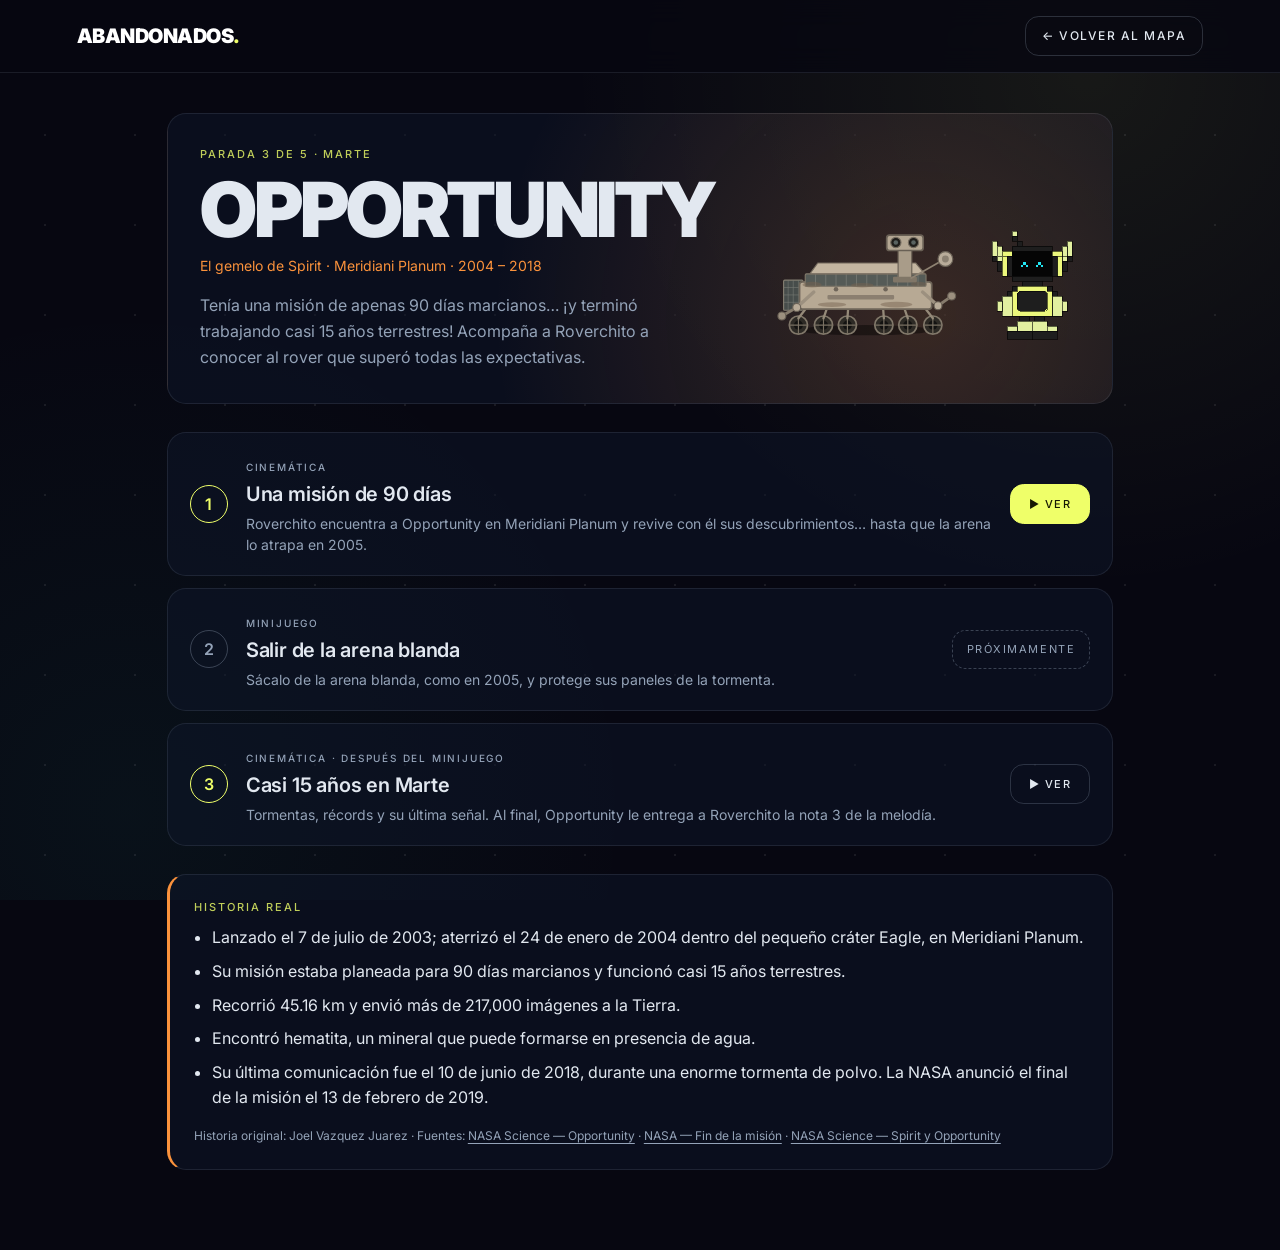
==== commit c0557de5: "Opportunity: historia inmersiva basada en la de Joel - Narrador con fecha y lugar, Opportunity habla" ====
--- a/niveles/opportunity/index.html
+++ b/niveles/opportunity/index.html
@@ -34,7 +34,7 @@
             <p class="level-sub">El gemelo de Spirit · Meridiani Planum · 2004 – 2018</p>
             <p class="level-lead">
                 Tenía una misión de apenas 90 días marcianos… ¡y terminó trabajando
-                casi 15 años terrestres! Roverchito te cuenta la historia del rover
+                casi 15 años terrestres! Acompaña a Roverchito a conocer al rover
                 que superó todas las expectativas.
             </p>
         </div>
@@ -54,7 +54,7 @@
             <div>
                 <span class="level-step-kind">CINEMÁTICA</span>
                 <h2>Una misión de 90 días</h2>
-                <p>Quién fue Opportunity, dónde aterrizó, qué descubrió… y cómo se atascó en la arena en 2005.</p>
+                <p>Roverchito encuentra a Opportunity en Meridiani Planum y revive con él sus descubrimientos… hasta que la arena lo atrapa en 2005.</p>
             </div>
             <button class="primary-btn" type="button" onclick="Cinematica.abrir('op-llegada')">▶ VER</button>
         </article>
@@ -74,7 +74,7 @@
             <div>
                 <span class="level-step-kind">CINEMÁTICA · DESPUÉS DEL MINIJUEGO</span>
                 <h2>Casi 15 años en Marte</h2>
-                <p>Tormentas, récords, su última comunicación y su legado. Al final, Roverchito guarda la nota 3 de la melodía.</p>
+                <p>Tormentas, récords y su última señal. Al final, Opportunity le entrega a Roverchito la nota 3 de la melodía.</p>
             </div>
             <button class="secondary-btn" type="button" onclick="Cinematica.abrir('op-despedida')">▶ VER</button>
         </article>
@@ -92,7 +92,7 @@
             <li>Su última comunicación fue el 10 de junio de 2018, durante una enorme tormenta de polvo. La NASA anunció el final de la misión el 13 de febrero de 2019.</li>
         </ul>
         <p class="level-sources">
-            Historia de las cinemáticas: Joel Vazquez Juarez ·
+            Historia original: Joel Vazquez Juarez ·
             Fuentes:
             <a href="https://science.nasa.gov/mission/mer-opportunity/" target="_blank" rel="noopener noreferrer">NASA Science — Opportunity</a> ·
             <a href="https://www.nasa.gov/news-release/nasas-record-setting-opportunity-rover-mission-on-mars-comes-to-end/" target="_blank" rel="noopener noreferrer">NASA — Fin de la misión</a> ·
@@ -209,192 +209,121 @@
 
 <!-- =========================================
      CINEMÁTICA 1 · UNA MISIÓN DE 90 DÍAS
-     Historia: Joel Vazquez Juarez (Diálogo 1, primera parte)
+     Basada en la historia de Joel Vazquez Juarez (Diálogo 1),
+     contada como escena: Opportunity narra su propia historia.
 ========================================= -->
 <ol class="cine-script" id="op-script-1">
 
-    <li data-type="roverchito" data-mood="happy" data-scene="lab" data-place="LABORATORIO DE LA NASA">
-        <strong>Roverchito:</strong>
-        ¡Holaaaa, explorador! ¡Qué gusto tenerte por aquí! Soy Roverto, pero mis
-        circuitos prefieren que me digas Roverchito. Seré tu compañero durante esta
-        aventura por Marte.
-    </li>
-
-    <li data-type="roverchito" data-mood="happy" data-scene="lab" data-place="LABORATORIO DE LA NASA">
-        <strong>Roverchito:</strong>
-        Hoy conoceremos la historia de un explorador espacial que hizo algo
-        impresionante: tenía una misión de apenas 90 días marcianos, ¡pero terminó
-        trabajando durante casi 15 años terrestres! ¿Estás listo para conocerlo?
-    </li>
-
-    <li data-type="jugador" data-mood="happy" data-scene="lab" data-place="LABORATORIO DE LA NASA">
+    <li data-type="narrador" data-solo data-scene="space" data-place="TIERRA · 7 DE JULIO DE 2003">
+        <strong>Narrador:</strong>
+        El 7 de julio de 2003, un rover del tamaño de un carrito de golf despega
+        rumbo a Marte. Su nombre es Opportunity: «oportunidad» en inglés.
+    </li>
+
+    <li data-type="narrador" data-solo data-scene="mars-day" data-place="CRÁTER EAGLE, MERIDIANI PLANUM · 24 DE ENERO DE 2004">
+        <strong>Narrador:</strong>
+        El 24 de enero de 2004 aterriza en Meridiani Planum, dentro de un pequeño
+        cráter llamado Eagle. Tiene una misión de apenas 90 días marcianos.
+    </li>
+
+    <li data-type="narrador" data-scene="mars-dusk" data-place="MERIDIANI PLANUM · MUCHOS AÑOS DESPUÉS">
+        <strong>Narrador:</strong>
+        Muchos años después, Roverchito llega a esa misma llanura. Opportunity
+        sigue ahí, cubierto de polvo.
+    </li>
+
+    <li data-type="roverchito" data-mood="happy" data-scene="mars-dusk" data-place="MERIDIANI PLANUM · MUCHOS AÑOS DESPUÉS">
+        <strong>Roverchito:</strong>
+        ¡Ahí está! … ¿Hola? ¿Opportunity?
+    </li>
+
+    <li data-type="memoria" data-scene="file" data-place="ESCANEO DE OPPORTUNITY"
+        data-name="ESCANEO DE OPPORTUNITY" data-file="REGISTRO · OPPORTUNITY"
+        data-loading="ESCANEANDO A OPPORTUNITY…" data-stamp="SIN SEÑAL" data-tone="alert">
+        <strong>Escaneo:</strong>
+        <span data-label="MISIÓN">MARS EXPLORATION ROVER</span> ·
+        <span data-label="GEMELO">SPIRIT</span> ·
+        <span data-label="PLANEADA">90 DÍAS MARCIANOS</span> ·
+        <span data-label="ÚLTIMA SEÑAL" data-alert>10 JUN 2018</span>
+    </li>
+
+    <li data-type="nave" data-name="OPPORTUNITY" data-weak data-mood="neutral" data-scene="mars-dusk" data-place="MERIDIANI PLANUM · MUCHOS AÑOS DESPUÉS">
+        <strong>Opportunity:</strong>
+        …¿Un visitante? ¡Vaya! Hace mucho que nadie pasaba por aquí. Aunque hay que
+        admitirlo: elegí un gran lugar para estacionarme. ¡Dentro de un cráter!
+    </li>
+
+    <li data-type="roverchito" data-mood="happy" data-scene="mars-dusk" data-place="MERIDIANI PLANUM · MUCHOS AÑOS DESPUÉS">
+        <strong>Roverchito:</strong>
+        Vengo a conocer tu historia. ¿Es cierto que tu misión era de solo 90 días?
+    </li>
+
+    <li data-type="nave" data-name="OPPORTUNITY" data-mood="happy" data-scene="mars-dusk" data-place="MERIDIANI PLANUM · MUCHOS AÑOS DESPUÉS">
+        <strong>Opportunity:</strong>
+        Noventa días marcianos, unos tres meses terrestres. Pero yo no estaba de
+        acuerdo con jubilarme tan pronto… ¡así que trabajé casi 15 años!
+    </li>
+
+    <li data-type="jugador" data-mood="happy" data-scene="mars-dusk" data-place="MERIDIANI PLANUM · MUCHOS AÑOS DESPUÉS">
         <strong>Tú:</strong>
-        ¡Por supuesto! ¡Vamos a explorar Marte!
-    </li>
-
-    <li data-type="roverchito" data-mood="happy" data-scene="mars-day" data-place="MARTE">
-        <strong>Roverchito:</strong>
-        ¡Esa es la actitud! Nuestro protagonista se llama Opportunity. Su nombre
-        significa «oportunidad» en inglés.
-    </li>
-
-    <li data-type="roverchito" data-mood="neutral" data-scene="mars-day" data-place="MARTE">
-        <strong>Roverchito:</strong>
-        Fue un rover de la NASA diseñado para explorar la superficie de Marte,
-        estudiar sus rocas y suelos y buscar pruebas de que el agua líquida estuvo
-        presente en el planeta hace muchísimo tiempo.
-    </li>
-
-    <li data-type="roverchito" data-mood="happy" data-scene="mars-day" data-place="MARTE">
-        <strong>Roverchito:</strong>
-        Los científicos querían descubrir si existieron ambientes que pudieron
-        favorecer la vida microbiana. ¡Una misión bastante importante!
-    </li>
-
-    <li data-type="jugador" data-mood="happy" data-scene="mars-day" data-place="MARTE">
-        <strong>Tú:</strong>
-        ¡Entonces Opportunity buscaba pistas sobre el pasado de Marte!
-    </li>
-
-    <li data-type="roverchito" data-mood="happy" data-scene="space" data-place="TIERRA · 7 DE JULIO DE 2003">
-        <strong>Roverchito:</strong>
-        ¡Exactamente! Y todo comenzó el 7 de julio de 2003, cuando fue lanzado desde la Tierra.
-    </li>
-
-    <li data-type="roverchito" data-mood="happy" data-scene="mars-day" data-place="CRÁTER EAGLE, MERIDIANI PLANUM · 24 DE ENERO DE 2004">
-        <strong>Roverchito:</strong>
-        Después de viajar por el espacio, aterrizó el 24 de enero de 2004 en
-        Meridiani Planum, una región de Marte. Para ser más precisos, llegó dentro
-        de un pequeño cráter llamado Eagle. ¡Vaya lugar para estacionarse!
-    </li>
-
-    <li data-type="roverchito" data-mood="happy" data-scene="mars-day" data-place="CRÁTER EAGLE, MERIDIANI PLANUM">
-        <strong>Roverchito:</strong>
-        Por cierto, Opportunity tenía aproximadamente el tamaño de un carrito de golf.
-    </li>
-
-    <li data-type="jugador" data-mood="happy" data-scene="mars-day" data-place="CRÁTER EAGLE, MERIDIANI PLANUM">
-        <strong>Tú:</strong>
-        ¡JAJAJA! ¿Y llegó solo a Marte?
-    </li>
-
-    <li data-type="roverchito" data-mood="happy" data-scene="mars-day" data-place="MARTE">
-        <strong>Roverchito:</strong>
-        ¡No exactamente! Opportunity tenía un rover gemelo llamado Spirit. Ambos
-        formaban parte de la misión Mars Exploration Rover de la NASA.
-    </li>
-
-    <li data-type="roverchito" data-mood="neutral" data-scene="mars-day" data-place="MARTE">
-        <strong>Roverchito:</strong>
-        Aunque eran prácticamente hermanos, aterrizaron en regiones diferentes de
-        Marte para investigar sus características. Su objetivo principal era
-        estudiar la historia del agua en el planeta rojo.
-    </li>
-
-    <li data-type="jugador" data-mood="happy" data-scene="mars-day" data-place="MARTE">
-        <strong>Tú:</strong>
-        ¡Qué interesante! ¿Y qué descubrieron durante sus exploraciones?
-    </li>
-
-    <li data-type="roverchito" data-mood="happy" data-scene="mars-day" data-place="MERIDIANI PLANUM, MARTE">
-        <strong>Roverchito:</strong>
-        ¡Aquí viene lo bueno! Opportunity encontró pruebas importantes de que el
-        agua líquida estuvo presente en Marte hace mucho tiempo. Uno de sus
-        descubrimientos fue la hematita, un mineral que puede formarse en presencia de agua.
-    </li>
-
-    <li data-type="roverchito" data-mood="neutral" data-scene="mars-day" data-place="MERIDIANI PLANUM, MARTE">
-        <strong>Roverchito:</strong>
-        También estudió rocas y suelos con minerales que aportaron evidencias de
-        antiguos ambientes húmedos.
-    </li>
-
-    <li data-type="memoria" data-scene="file" data-place="DESCUBRIMIENTOS DE OPPORTUNITY"
-        data-name="DESCUBRIMIENTOS DE OPPORTUNITY" data-file="REGISTRO · OPPORTUNITY"
-        data-loading="CARGANDO DESCUBRIMIENTOS…" data-stamp="PISTAS DE AGUA ANTIGUA" data-tone="ok">
-        <strong>Descubrimientos:</strong>
-        <span data-label="AGUA LÍQUIDA">PRUEBAS DE QUE ESTUVO PRESENTE HACE MUCHO TIEMPO</span> ·
-        <span data-label="HEMATITA">UN MINERAL QUE PUEDE FORMARSE EN PRESENCIA DE AGUA</span> ·
-        <span data-label="ROCAS Y SUELOS">EVIDENCIAS DE ANTIGUOS AMBIENTES HÚMEDOS</span>
-    </li>
-
-    <li data-type="jugador" data-mood="happy" data-scene="mars-day" data-place="MERIDIANI PLANUM, MARTE">
-        <strong>Tú:</strong>
-        ¡Entonces Marte pudo haber tenido condiciones muy diferentes a las actuales!
-    </li>
-
-    <li data-type="roverchito" data-mood="happy" data-scene="mars-day" data-place="MERIDIANI PLANUM, MARTE">
-        <strong>Roverchito:</strong>
-        ¡Así es! Sus investigaciones ayudaron a demostrar que algunas regiones de
-        Marte tuvieron condiciones que podrían haber sido adecuadas para la vida microbiana.
-    </li>
-
-    <li data-type="roverchito" data-mood="neutral" data-scene="mars-day" data-place="MERIDIANI PLANUM, MARTE">
-        <strong>Roverchito:</strong>
-        ¡Ojo! Eso no significa que haya encontrado vida, sino que encontró pistas
-        sobre ambientes que pudieron favorecerla.
-    </li>
-
-    <li data-type="jugador" data-mood="happy" data-scene="mars-day" data-place="MERIDIANI PLANUM, MARTE">
-        <strong>Tú:</strong>
-        ¿Y qué otros lugares pudo explorar?
-    </li>
-
-    <li data-type="roverchito" data-mood="happy" data-scene="mars-day" data-place="CRÁTERES DE MERIDIANI PLANUM">
-        <strong>Roverchito:</strong>
-        ¡Muchísimos! Opportunity estudió varios cráteres, entre ellos Eagle,
-        Endurance, Victoria y Endeavour.
-    </li>
-
-    <li data-type="roverchito" data-mood="neutral" data-scene="mars-day" data-place="CRÁTERES DE MERIDIANI PLANUM">
-        <strong>Roverchito:</strong>
-        Al observar sus rocas y diferentes capas, los científicos pudieron
-        investigar cómo había cambiado la superficie marciana a lo largo del
-        tiempo y reconstruir parte de su historia geológica.
-    </li>
-
-    <li data-type="jugador" data-mood="happy" data-scene="mars-day" data-place="CRÁTERES DE MERIDIANI PLANUM">
-        <strong>Tú:</strong>
-        ¡Vaya que recorrió bastante terreno!
-    </li>
-
-    <li data-type="roverchito" data-mood="happy" data-scene="mars-day" data-place="MERIDIANI PLANUM, MARTE">
-        <strong>Roverchito:</strong>
-        ¡Y eso que su misión estaba planeada para durar solamente 90 días marcianos,
-        equivalentes aproximadamente a tres meses terrestres! Pero Opportunity no
-        parecía estar de acuerdo con jubilarse tan pronto.
-    </li>
-
-    <li data-type="roverchito" data-mood="happy" data-scene="mars-day" data-place="MERIDIANI PLANUM, MARTE">
-        <strong>Roverchito:</strong>
-        Terminó funcionando durante casi 15 años terrestres. ¡Eso sí que es
-        compromiso con el trabajo!
-    </li>
-
-    <li data-type="jugador" data-mood="neutral" data-scene="mars-day" data-place="MERIDIANI PLANUM, MARTE">
-        <strong>Tú:</strong>
-        ¿Y nunca tuvo problemas durante tanto tiempo?
-    </li>
-
-    <li data-type="roverchito" data-mood="sad" data-scene="mars-day" data-place="MERIDIANI PLANUM · 2005">
-        <strong>Roverchito:</strong>
-        ¡JA! ¡Ojalá todo hubiera sido tan sencillo! En 2005 tuvo un problema
-        bastante complicado. Durante sus desplazamientos quedó atrapado en una zona
-        de arena blanda y varias de sus ruedas se hundieron.
-    </li>
-
-    <li data-type="roverchito" data-mood="neutral" data-scene="mars-day" data-place="MERIDIANI PLANUM · 2005">
-        <strong>Roverchito:</strong>
-        Los ingenieros de la NASA tuvieron que estudiar cuidadosamente cómo
-        liberarlo y, después de aproximadamente seis semanas de trabajo,
-        consiguieron sacarlo.
-    </li>
-
-    <!-- Puente al minijuego (agregado para conectar con el juego) -->
+        ¡Casi 15 años! ¿Y qué hacías todo ese tiempo?
+    </li>
+
+    <li data-type="nave" data-name="OPPORTUNITY" data-mood="neutral" data-scene="mars-day" data-place="MERIDIANI PLANUM, MARTE">
+        <strong>Opportunity:</strong>
+        Exploraba la superficie, estudiaba rocas y suelos, y buscaba pruebas de que
+        el agua líquida estuvo en Marte hace muchísimo tiempo. Mi gemelo Spirit
+        hacía lo mismo, pero en otra región del planeta.
+    </li>
+
+    <li data-type="nave" data-name="OPPORTUNITY" data-mood="neutral" data-scene="mars-day" data-place="MERIDIANI PLANUM, MARTE">
+        <strong>Opportunity:</strong>
+        Queríamos saber si existieron ambientes que pudieron favorecer la vida
+        microbiana. Ojo: no encontré vida… pero sí pistas de lugares que pudieron
+        favorecerla.
+    </li>
+
+    <li data-type="memoria" data-scene="file" data-place="CAJA DE RECUERDOS DE OPPORTUNITY"
+        data-name="RECUERDOS DE OPPORTUNITY" data-file="CAJA DE RECUERDOS · OPPORTUNITY"
+        data-loading="ABRIENDO RECUERDOS…" data-stamp="PISTAS DE AGUA ANTIGUA" data-tone="ok">
+        <strong>Recuerdos:</strong>
+        <span data-label="HALLAZGO">HEMATITA, UN MINERAL QUE PUEDE FORMARSE EN PRESENCIA DE AGUA</span> ·
+        <span data-label="ROCAS Y SUELOS">EVIDENCIAS DE ANTIGUOS AMBIENTES HÚMEDOS</span> ·
+        <span data-label="CRÁTERES">EAGLE · ENDURANCE · VICTORIA · ENDEAVOUR</span>
+    </li>
+
+    <li data-type="nave" data-name="OPPORTUNITY" data-mood="happy" data-scene="mars-day" data-place="CRÁTERES DE MERIDIANI PLANUM">
+        <strong>Opportunity:</strong>
+        En cada cráter estudié sus rocas y sus capas. Así los científicos pudieron
+        reconstruir cómo cambió la superficie de Marte con el tiempo.
+    </li>
+
+    <li data-type="narrador" data-solo data-scene="mars-day" data-place="MERIDIANI PLANUM · 20 DE MARZO DE 2005">
+        <strong>Narrador:</strong>
+        El 20 de marzo de 2005, Opportunity recorre unos 220 metros en un solo día
+        marciano: un récord de distancia diaria para un rover en Marte.
+    </li>
+
+    <li data-type="nave" data-name="OPPORTUNITY" data-mood="happy" data-scene="mars-day" data-place="MERIDIANI PLANUM · 20 DE MARZO DE 2005">
+        <strong>Opportunity:</strong>
+        ¡Ese día nadie me alcanzaba!
+    </li>
+
+    <li data-type="narrador" data-solo data-scene="mars-day" data-place="MERIDIANI PLANUM · 2005">
+        <strong>Narrador:</strong>
+        Pero ese mismo año, durante uno de sus recorridos, varias de sus ruedas se
+        hunden en una zona de arena blanda. Opportunity queda atrapado.
+    </li>
+
+    <li data-type="nave" data-name="OPPORTUNITY" data-mood="sad" data-scene="mars-day" data-place="MERIDIANI PLANUM · 2005">
+        <strong>Opportunity:</strong>
+        Fue complicado. Los ingenieros de la NASA estudiaron con mucho cuidado cómo
+        liberarme… y tardaron unas seis semanas.
+    </li>
+
     <li data-type="roverchito" data-mood="happy" data-scene="mars-day" data-place="MERIDIANI PLANUM · 2005" data-note="TE PREGUNTA A TI">
         <strong>Roverchito:</strong>
-        ¿Y si intentamos lo mismo que los ingenieros? ¡Ayúdame a sacar a
-        Opportunity de la arena!
+        ¿Y si lo revivimos? ¡Ayúdame a sacar a Opportunity de la arena!
     </li>
 
 </ol>
@@ -402,72 +331,44 @@
 
 <!-- =========================================
      CINEMÁTICA 2 · CASI 15 AÑOS EN MARTE
-     Historia: Joel Vazquez Juarez (Diálogo 1, segunda parte)
+     Basada en la historia de Joel Vazquez Juarez (Diálogo 1)
      (se ve después del minijuego)
 ========================================= -->
 <ol class="cine-script" id="op-script-2">
 
-    <li data-type="jugador" data-mood="happy" data-scene="mars-day" data-place="MERIDIANI PLANUM · 2005">
-        <strong>Tú:</strong>
-        ¡Seis semanas! ¿Y pudo continuar explorando?
-    </li>
-
-    <li data-type="roverchito" data-mood="neutral" data-scene="storm" data-place="MERIDIANI PLANUM · 2007">
-        <strong>Roverchito:</strong>
-        ¡Claro que sí! Pero en 2007 apareció otro obstáculo: las tormentas de
-        polvo. Estas redujeron la cantidad de luz solar que llegaba a sus paneles
-        solares, disminuyendo la energía disponible para funcionar.
-    </li>
-
-    <li data-type="roverchito" data-mood="sad" data-scene="storm" data-place="MERIDIANI PLANUM · 2007">
-        <strong>Roverchito:</strong>
-        Por eso, el equipo tuvo que suspender temporalmente las actividades
-        científicas hasta que las condiciones mejoraran.
-    </li>
-
-    <li data-type="jugador" data-mood="neutral" data-scene="storm" data-place="MERIDIANI PLANUM · 2007">
-        <strong>Tú:</strong>
-        ¡Eso debió complicar muchísimo la misión!
-    </li>
-
-    <li data-type="roverchito" data-mood="neutral" data-scene="mars-day" data-place="MERIDIANI PLANUM, MARTE">
-        <strong>Roverchito:</strong>
-        ¡Ni te imaginas! Además, durante los años de exploración también presentó
-        problemas con algunas de sus ruedas y componentes electrónicos. Sin
-        embargo, los ingenieros encontraron soluciones para mantenerlo funcionando.
-    </li>
-
-    <li data-type="roverchito" data-mood="happy" data-scene="mars-day" data-place="MERIDIANI PLANUM, MARTE">
-        <strong>Roverchito:</strong>
-        Y aquí viene un dato curioso: en ocasiones, los propios vientos marcianos
-        limpiaban el polvo acumulado en sus paneles solares, permitiéndole recibir
-        más luz y recuperar parte de su capacidad energética. ¡Hasta el viento le
-        echaba una mano!
+    <li data-type="narrador" data-scene="mars-day" data-place="MERIDIANI PLANUM · 2005">
+        <strong>Narrador:</strong>
+        ¡Lo lograste! Opportunity sale de la arena y sigue su camino.
+    </li>
+
+    <li data-type="nave" data-name="OPPORTUNITY" data-mood="happy" data-scene="mars-day" data-place="MERIDIANI PLANUM · 2005">
+        <strong>Opportunity:</strong>
+        ¡Libre otra vez! Aunque no fue la última vez que me tocó resistir…
+    </li>
+
+    <li data-type="narrador" data-solo data-scene="storm" data-place="MERIDIANI PLANUM · 2007">
+        <strong>Narrador:</strong>
+        En 2007, grandes tormentas de polvo reducen la luz que llega a sus paneles
+        solares. Con menos energía, el equipo suspende por un tiempo sus
+        actividades científicas.
+    </li>
+
+    <li data-type="nave" data-name="OPPORTUNITY" data-mood="neutral" data-scene="storm" data-place="MERIDIANI PLANUM · 2007">
+        <strong>Opportunity:</strong>
+        Con los años también tuve problemas con algunas ruedas y componentes
+        electrónicos. Pero los ingenieros siempre encontraban una solución para
+        mantenerme funcionando.
+    </li>
+
+    <li data-type="nave" data-name="OPPORTUNITY" data-mood="happy" data-scene="mars-day" data-place="MERIDIANI PLANUM, MARTE">
+        <strong>Opportunity:</strong>
+        ¿Y sabes qué? A veces el viento marciano limpiaba el polvo de mis paneles,
+        y así recuperaba energía. ¡Hasta el viento me echaba una mano!
     </li>
 
     <li data-type="jugador" data-mood="happy" data-scene="mars-day" data-place="MERIDIANI PLANUM, MARTE">
         <strong>Tú:</strong>
-        ¡JAJAJA! ¿Y cuál fue uno de sus mayores logros?
-    </li>
-
-    <li data-type="roverchito" data-mood="happy" data-scene="mars-day" data-place="MERIDIANI PLANUM · 20 DE MARZO DE 2005">
-        <strong>Roverchito:</strong>
-        ¡Prepárate para este dato! El 20 de marzo de 2005, Opportunity recorrió
-        aproximadamente 220 metros en un solo día marciano. ¡Estableció un récord
-        de desplazamiento diario para un rover en Marte!
-    </li>
-
-    <li data-type="jugador" data-mood="happy" data-scene="mars-day" data-place="MERIDIANI PLANUM, MARTE">
-        <strong>Tú:</strong>
-        ¡Eso es muchísimo para un robot explorador!
-    </li>
-
-    <li data-type="roverchito" data-mood="happy" data-scene="mars-day" data-place="MERIDIANI PLANUM, MARTE">
-        <strong>Roverchito:</strong>
-        ¡Y hay más! Durante toda su misión recorrió aproximadamente 45.16
-        kilómetros. ¡Superó la distancia de una maratón! También envió más de
-        217,000 imágenes a la Tierra, permitiendo que los científicos estudiaran
-        Marte con muchísimo detalle.
+        ¡JAJAJA! ¡Qué buena suerte!
     </li>
 
     <li data-type="memoria" data-scene="file" data-place="RÉCORDS DE OPPORTUNITY"
@@ -479,138 +380,82 @@
         <span data-label="IMÁGENES">MÁS DE 217,000 ENVIADAS A LA TIERRA</span>
     </li>
 
-    <li data-type="jugador" data-mood="happy" data-scene="mars-day" data-place="MERIDIANI PLANUM, MARTE">
-        <strong>Tú:</strong>
-        ¡Increíble! ¿Y todavía pudo seguir trabajando después de tantos récords?
-    </li>
-
-    <li data-type="roverchito" data-mood="sad" data-scene="storm" data-place="MARTE · JUNIO DE 2018">
-        <strong>Roverchito:</strong>
-        ¡Sí! Pero en junio de 2018 ocurrió uno de los acontecimientos más difíciles
-        de su historia. Una enorme tormenta de polvo cubrió gran parte de Marte y
-        bloqueó la luz solar que Opportunity necesitaba para generar electricidad.
-    </li>
-
-    <li data-type="roverchito" data-mood="sad" data-scene="storm" data-place="MARTE · JUNIO DE 2018">
-        <strong>Roverchito:</strong>
-        Sin suficiente energía, sus operaciones se vieron afectadas y dejó de
-        comunicarse con la Tierra.
-    </li>
-
-    <li data-type="jugador" data-mood="sad" data-scene="storm" data-place="MARTE · JUNIO DE 2018">
-        <strong>Tú:</strong>
-        ¿Y esa fue su última comunicación?
-    </li>
-
-    <li data-type="roverchito" data-mood="sad" data-scene="mars-night" data-place="MARTE · 10 DE JUNIO DE 2018">
-        <strong>Roverchito:</strong>
-        Así es. El 10 de junio de 2018, Opportunity envió su última comunicación a
-        la Tierra. Después, la NASA intentó recuperar el contacto enviándole más de
-        mil comandos, pero nunca obtuvo respuesta.
-    </li>
-
-    <li data-type="jugador" data-mood="sad" data-scene="mars-night" data-place="MARTE · 10 DE JUNIO DE 2018">
-        <strong>Tú:</strong>
-        ¡Qué triste! ¿Entonces ya no pudieron recuperarlo?
+    <li data-type="nave" data-name="OPPORTUNITY" data-mood="happy" data-scene="mars-day" data-place="MERIDIANI PLANUM, MARTE">
+        <strong>Opportunity:</strong>
+        Más de 45 kilómetros, más que una maratón. Y más de 217,000 imágenes para
+        que los científicos estudiaran Marte con muchísimo detalle. ¡Vaya
+        currículum!, ¿no?
+    </li>
+
+    <li data-type="roverchito" data-mood="happy" data-scene="mars-day" data-place="MERIDIANI PLANUM, MARTE">
+        <strong>Roverchito:</strong>
+        ¡Creo que hasta yo necesito actualizar mi programación para estar a tu altura!
+    </li>
+
+    <li data-type="narrador" data-solo data-scene="storm" data-place="MARTE · JUNIO DE 2018">
+        <strong>Narrador:</strong>
+        En junio de 2018, una enorme tormenta de polvo cubre gran parte de Marte y
+        bloquea la luz que Opportunity necesita para generar electricidad.
+    </li>
+
+    <li data-type="nave" data-name="OPPORTUNITY" data-weak data-mood="sad" data-scene="storm" data-place="MARTE · JUNIO DE 2018">
+        <strong>Opportunity:</strong>
+        Todo se fue oscureciendo… y, sin energía, ya no pude hablar con la Tierra.
+    </li>
+
+    <li data-type="narrador" data-solo data-scene="mars-night" data-place="MARTE · 10 DE JUNIO DE 2018">
+        <strong>Narrador:</strong>
+        El 10 de junio de 2018, Opportunity envía su última comunicación. Desde la
+        Tierra le mandan más de mil comandos, pero nunca obtienen respuesta.
+    </li>
+
+    <li data-type="control" data-mood="sad" data-scene="control" data-place="CONTROL DE MISIÓN · 13 DE FEBRERO DE 2019">
+        <strong>Control de Misión:</strong>
+        Hoy, 13 de febrero de 2019, anunciamos oficialmente el final de la misión
+        Opportunity. La gran tormenta de 2018 le quitó su energía. Después de casi
+        15 años de exploración, su aventura llegó a su fin.
+    </li>
+
+    <li data-type="nave" data-name="OPPORTUNITY" data-mood="neutral" data-scene="mars-night" data-place="VALLE PERSEVERANCE, MARTE">
+        <strong>Opportunity:</strong>
+        Mi última parada fue el valle Perseverance. Lo estudiaban para entender
+        cómo pudo formarse con fluidos en el antiguo Marte. Y el frío que vino
+        después… no me dejó volver a despertar.
     </li>
 
     <li data-type="roverchito" data-mood="sad" data-scene="mars-night" data-place="VALLE PERSEVERANCE, MARTE">
         <strong>Roverchito:</strong>
-        Lamentablemente, no. Las condiciones ambientales posteriores, incluido el
-        frío marciano, probablemente contribuyeron a que no pudiera recuperarse.
-    </li>
-
-    <li data-type="roverchito" data-mood="neutral" data-scene="mars-night" data-place="VALLE PERSEVERANCE, MARTE">
-        <strong>Roverchito:</strong>
-        Su última zona de exploración fue Perseverance Valley, un valle que los
-        científicos estudiaron para comprender cómo pudo haberse formado mediante
-        procesos relacionados con fluidos en el antiguo Marte.
-    </li>
-
-    <li data-type="jugador" data-mood="neutral" data-scene="mars-night" data-place="VALLE PERSEVERANCE, MARTE">
-        <strong>Tú:</strong>
-        ¿Y cuándo terminó oficialmente su misión?
-    </li>
-
-    <li data-type="roverchito" data-mood="neutral" data-scene="mars-night" data-place="13 DE FEBRERO DE 2019">
-        <strong>Roverchito:</strong>
-        El 13 de febrero de 2019, la NASA anunció oficialmente el final de la misión
-        Opportunity. Se considera que la gran tormenta de polvo de 2018 provocó la
-        pérdida de energía del rover. Después de casi 15 años de exploración, su
-        aventura había llegado a su fin.
-    </li>
-
-    <li data-type="jugador" data-mood="neutral" data-scene="mars-dusk" data-place="MERIDIANI PLANUM, MARTE">
-        <strong>Tú:</strong>
-        Aunque terminó su misión, dejó muchos descubrimientos importantes.
-    </li>
-
-    <li data-type="roverchito" data-mood="happy" data-scene="mars-dusk" data-place="MERIDIANI PLANUM, MARTE">
-        <strong>Roverchito:</strong>
-        ¡Exactamente, explorador! Su legado fue enorme. Gracias a Opportunity, los
-        científicos obtuvieron evidencias de que el agua líquida estuvo presente en
-        Marte hace muchísimo tiempo.
-    </li>
-
-    <li data-type="roverchito" data-mood="happy" data-scene="mars-dusk" data-place="MERIDIANI PLANUM, MARTE">
-        <strong>Roverchito:</strong>
-        Sus investigaciones sobre cráteres, minerales, rocas y suelos ayudaron a
-        comprender mejor la historia geológica del planeta.
-    </li>
-
-    <li data-type="roverchito" data-mood="happy" data-scene="mars-dusk" data-place="MERIDIANI PLANUM, MARTE">
-        <strong>Roverchito:</strong>
-        Además, su larga duración demostró que los rovers podían seguir realizando
-        investigaciones científicas mucho después del tiempo para el que habían sido
-        diseñados. Su recorrido de más de 45 kilómetros fue un récord de exploración
-        que posteriormente fue superado por el rover Perseverance en octubre de 2026.
-    </li>
-
-    <li data-type="jugador" data-mood="happy" data-scene="mars-dusk" data-place="MERIDIANI PLANUM, MARTE">
-        <strong>Tú:</strong>
-        ¡Definitivamente Opportunity hizo historia en Marte!
-    </li>
-
-    <li data-type="roverchito" data-mood="happy" data-scene="mars-dusk" data-place="DEL CRÁTER EAGLE AL VALLE PERSEVERANCE">
-        <strong>Roverchito:</strong>
-        ¡Y vaya historia! Desde su aterrizaje en el cráter Eagle hasta sus últimas
-        exploraciones en Perseverance Valley, Opportunity demostró que una misión
-        podía superar todas las expectativas. Fue un explorador que ayudó a cambiar
-        lo que sabíamos sobre Marte.
-    </li>
-
-    <li data-type="roverchito" data-mood="happy" data-scene="mars-dusk" data-place="MERIDIANI PLANUM, MARTE">
-        <strong>Roverchito:</strong>
-        Y bueno, explorador, antes de terminar quiero contarte algo: Opportunity y
-        Spirit eran gemelos, tenía el tamaño de un carrito de golf, su nombre
-        significaba «oportunidad» y hasta consiguió recorrer 220 metros en un solo
-        día marciano. ¡Vaya currículum! Creo que hasta yo necesito actualizar mi
-        programación para estar a su altura.
-    </li>
-
-    <li data-type="jugador" data-mood="happy" data-scene="mars-dusk" data-place="MERIDIANI PLANUM, MARTE">
-        <strong>Tú:</strong>
-        ¡Gracias por contarme su historia, Roverchito!
-    </li>
-
-    <!-- Nota de la melodía (agregada para conectar con la historia general) -->
+        Opportunity… ¿no te pone triste?
+    </li>
+
+    <li data-type="nave" data-name="OPPORTUNITY" data-mood="happy" data-scene="mars-dusk" data-place="VALLE PERSEVERANCE, MARTE">
+        <strong>Opportunity:</strong>
+        ¿Triste? Demostré que un rover puede seguir investigando mucho después del
+        tiempo para el que fue diseñado. Y mi récord de distancia duró años… hasta
+        que lo superó Perseverance, en octubre de 2026.
+    </li>
+
+    <li data-type="nave" data-name="OPPORTUNITY" data-mood="happy" data-scene="mars-dusk" data-place="DEL CRÁTER EAGLE AL VALLE PERSEVERANCE">
+        <strong>Opportunity:</strong>
+        Del cráter Eagle al valle Perseverance, cada roca, cada cráter y cada imagen
+        escondían una pista sobre el pasado de Marte. Toma, amigo: es la última
+        señal que envié.
+    </li>
+
     <li data-type="nota" data-scene="space" data-place="NOTA DE LA MELODÍA">
         <strong>Nota:</strong>
-        La última señal de Opportunity se guarda en la memoria de Roverchito:
-        nota 3 de 5 de la melodía.
-    </li>
-
-    <li data-type="roverchito" data-mood="happy" data-scene="space" data-place="FIN DE LA TRANSMISIÓN">
-        <strong>Roverchito:</strong>
-        ¡Ha sido un placer, explorador! Recuerda que cada roca, cada cráter y cada
-        imagen pueden esconder una pista sobre el pasado de otro mundo.
-    </li>
-
-    <li data-type="roverchito" data-mood="happy" data-scene="space" data-place="FIN DE LA TRANSMISIÓN">
-        <strong>Roverchito:</strong>
-        Opportunity terminó su misión, pero sus descubrimientos siguen ayudándonos a
-        explorar el universo. ¡Fin de la transmisión! ¡Nos vemos en la próxima
-        aventura espacial!
+        Roverchito recibió la nota 3 de 5 de la melodía.
+    </li>
+
+    <li data-type="roverchito" data-mood="happy" data-scene="mars-dusk" data-place="MERIDIANI PLANUM, MARTE">
+        <strong>Roverchito:</strong>
+        Gracias, Opportunity. Terminaste tu misión… pero tus descubrimientos nos
+        siguen ayudando a explorar el universo.
+    </li>
+
+    <li data-type="narrador" data-scene="mars-night" data-place="MERIDIANI PLANUM, MARTE">
+        <strong>Narrador:</strong>
+        Opportunity vuelve a dormir bajo el cielo de Marte. Abandonado, pero no olvidado.
     </li>
 
 </ol>
--- a/style.css
+++ b/style.css
@@ -4110,3 +4110,18 @@
         max-width: 100%;
     }
 }
+
+/* Escenas del pasado (data-solo): solo la nave, iluminada como un recuerdo */
+.cine-avatar-wrap {
+    transition: opacity 0.5s ease, transform 0.5s ease;
+}
+
+.cine.is-solo .cine-avatar-wrap {
+    opacity: 0;
+    transform: translateX(-24px);
+}
+
+.cine.is-solo .cine-stage.has-guest .cine-guest {
+    filter: drop-shadow(0 0 18px var(--voz-nave));
+    transform: scale(1.08);
+}
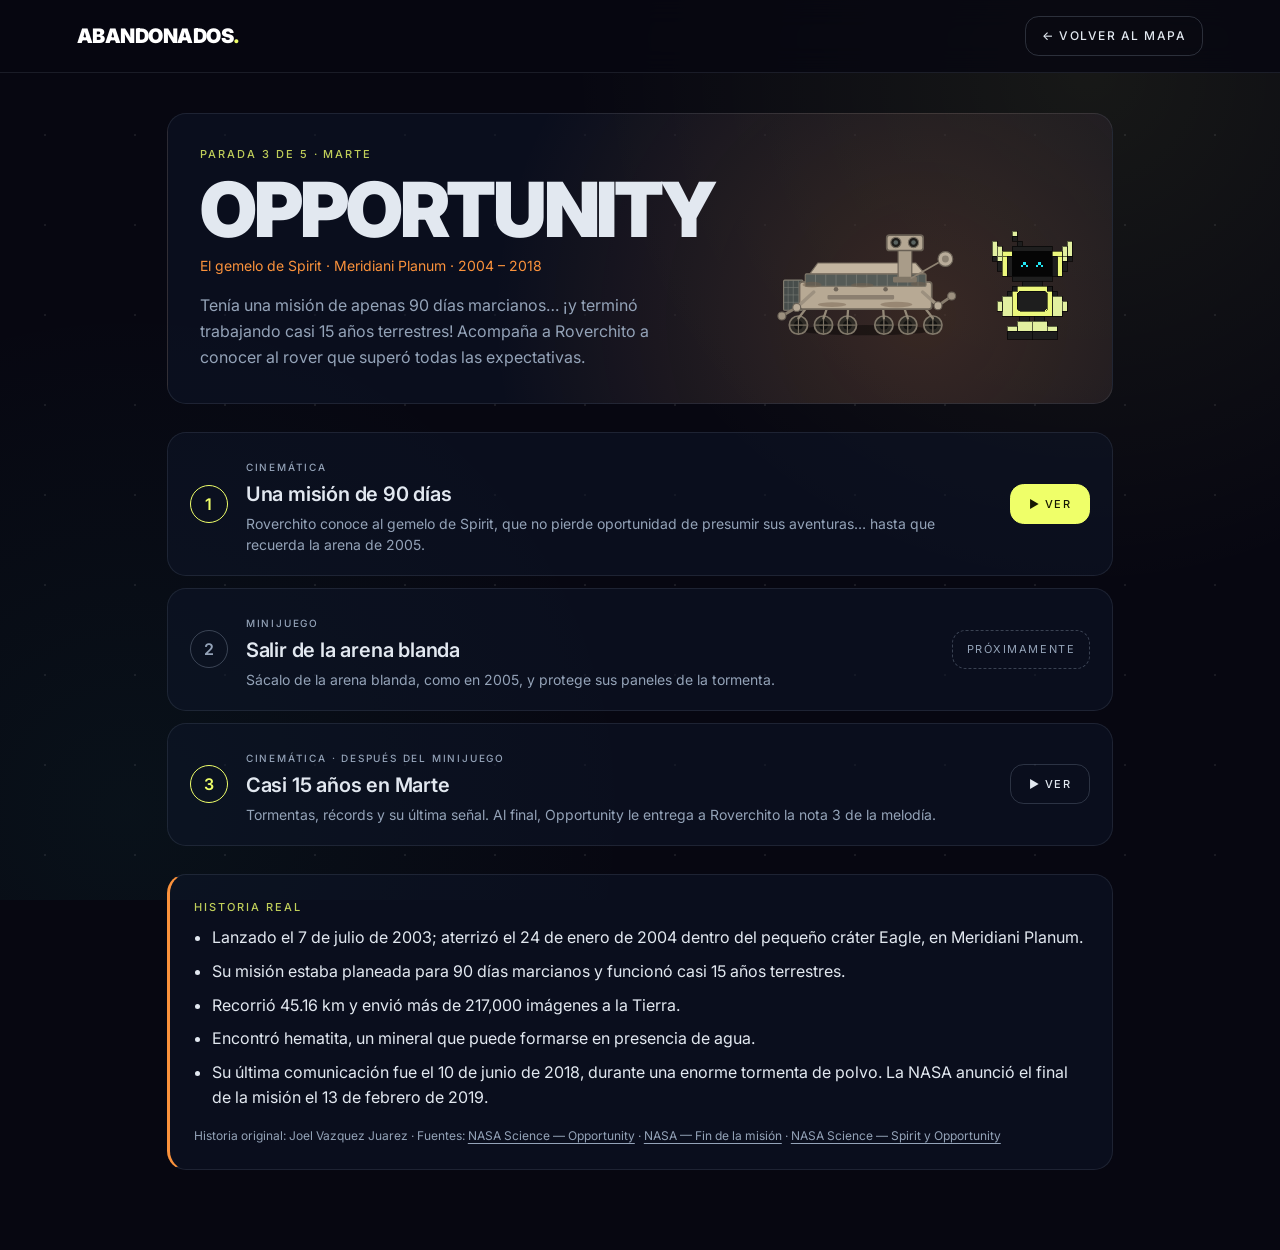
==== commit 48764469: "Opportunity: la historia se cuenta como conversación con Roverchito - Diálogo entre Roverchito y Opp" ====
--- a/niveles/opportunity/index.html
+++ b/niveles/opportunity/index.html
@@ -54,7 +54,7 @@
             <div>
                 <span class="level-step-kind">CINEMÁTICA</span>
                 <h2>Una misión de 90 días</h2>
-                <p>Roverchito encuentra a Opportunity en Meridiani Planum y revive con él sus descubrimientos… hasta que la arena lo atrapa en 2005.</p>
+                <p>Roverchito conoce al gemelo de Spirit, que no pierde oportunidad de presumir sus aventuras… hasta que recuerda la arena de 2005.</p>
             </div>
             <button class="primary-btn" type="button" onclick="Cinematica.abrir('op-llegada')">▶ VER</button>
         </article>
@@ -209,121 +209,128 @@
 
 <!-- =========================================
      CINEMÁTICA 1 · UNA MISIÓN DE 90 DÍAS
-     Basada en la historia de Joel Vazquez Juarez (Diálogo 1),
-     contada como escena: Opportunity narra su propia historia.
+     Basada en la historia original de Joel Vazquez Juarez.
+     La historia se cuenta en la conversación entre Roverchito y Opportunity.
 ========================================= -->
 <ol class="cine-script" id="op-script-1">
 
-    <li data-type="narrador" data-solo data-scene="space" data-place="TIERRA · 7 DE JULIO DE 2003">
+    <li data-type="narrador" data-scene="mars-dusk" data-place="MERIDIANI PLANUM, MARTE">
         <strong>Narrador:</strong>
-        El 7 de julio de 2003, un rover del tamaño de un carrito de golf despega
-        rumbo a Marte. Su nombre es Opportunity: «oportunidad» en inglés.
-    </li>
-
-    <li data-type="narrador" data-solo data-scene="mars-day" data-place="CRÁTER EAGLE, MERIDIANI PLANUM · 24 DE ENERO DE 2004">
-        <strong>Narrador:</strong>
-        El 24 de enero de 2004 aterriza en Meridiani Planum, dentro de un pequeño
-        cráter llamado Eagle. Tiene una misión de apenas 90 días marcianos.
-    </li>
-
-    <li data-type="narrador" data-scene="mars-dusk" data-place="MERIDIANI PLANUM · MUCHOS AÑOS DESPUÉS">
-        <strong>Narrador:</strong>
-        Muchos años después, Roverchito llega a esa misma llanura. Opportunity
-        sigue ahí, cubierto de polvo.
-    </li>
-
-    <li data-type="roverchito" data-mood="happy" data-scene="mars-dusk" data-place="MERIDIANI PLANUM · MUCHOS AÑOS DESPUÉS">
-        <strong>Roverchito:</strong>
-        ¡Ahí está! … ¿Hola? ¿Opportunity?
-    </li>
-
-    <li data-type="memoria" data-scene="file" data-place="ESCANEO DE OPPORTUNITY"
-        data-name="ESCANEO DE OPPORTUNITY" data-file="REGISTRO · OPPORTUNITY"
-        data-loading="ESCANEANDO A OPPORTUNITY…" data-stamp="SIN SEÑAL" data-tone="alert">
-        <strong>Escaneo:</strong>
-        <span data-label="MISIÓN">MARS EXPLORATION ROVER</span> ·
-        <span data-label="GEMELO">SPIRIT</span> ·
-        <span data-label="PLANEADA">90 DÍAS MARCIANOS</span> ·
-        <span data-label="ÚLTIMA SEÑAL" data-alert>10 JUN 2018</span>
-    </li>
-
-    <li data-type="nave" data-name="OPPORTUNITY" data-weak data-mood="neutral" data-scene="mars-dusk" data-place="MERIDIANI PLANUM · MUCHOS AÑOS DESPUÉS">
-        <strong>Opportunity:</strong>
-        …¿Un visitante? ¡Vaya! Hace mucho que nadie pasaba por aquí. Aunque hay que
-        admitirlo: elegí un gran lugar para estacionarme. ¡Dentro de un cráter!
-    </li>
-
-    <li data-type="roverchito" data-mood="happy" data-scene="mars-dusk" data-place="MERIDIANI PLANUM · MUCHOS AÑOS DESPUÉS">
-        <strong>Roverchito:</strong>
-        Vengo a conocer tu historia. ¿Es cierto que tu misión era de solo 90 días?
-    </li>
-
-    <li data-type="nave" data-name="OPPORTUNITY" data-mood="happy" data-scene="mars-dusk" data-place="MERIDIANI PLANUM · MUCHOS AÑOS DESPUÉS">
-        <strong>Opportunity:</strong>
-        Noventa días marcianos, unos tres meses terrestres. Pero yo no estaba de
-        acuerdo con jubilarme tan pronto… ¡así que trabajé casi 15 años!
-    </li>
-
-    <li data-type="jugador" data-mood="happy" data-scene="mars-dusk" data-place="MERIDIANI PLANUM · MUCHOS AÑOS DESPUÉS">
-        <strong>Tú:</strong>
-        ¡Casi 15 años! ¿Y qué hacías todo ese tiempo?
+        Después de visitar a Spirit, Roverchito cruza Marte hasta una llanura
+        enorme. Ahí, medio cubierto de polvo, lo espera su gemelo.
+    </li>
+
+    <li data-type="roverchito" data-mood="happy" data-scene="mars-dusk" data-place="MERIDIANI PLANUM, MARTE">
+        <strong>Roverchito:</strong>
+        ¡Es idéntico a Spirit! … ¿Hola? ¿Opportunity?
+    </li>
+
+    <li data-type="nave" data-name="OPPORTUNITY" data-weak data-mood="neutral" data-scene="mars-dusk" data-place="MERIDIANI PLANUM, MARTE">
+        <strong>Opportunity:</strong>
+        …¿Spirit? ¿Eres tú, hermano?
+    </li>
+
+    <li data-type="roverchito" data-mood="neutral" data-scene="mars-dusk" data-place="MERIDIANI PLANUM, MARTE">
+        <strong>Roverchito:</strong>
+        No… soy Roverchito. Pero vengo de visitarlo. Me pidió que te saludara.
+    </li>
+
+    <li data-type="nave" data-name="OPPORTUNITY" data-mood="happy" data-scene="mars-dusk" data-place="MERIDIANI PLANUM, MARTE">
+        <strong>Opportunity:</strong>
+        ¡Ja! Seguro te contó todas sus aventuras. Pues las mías fueron mejores…
+        pero no se lo digas.
+    </li>
+
+    <li data-type="roverchito" data-mood="happy" data-scene="mars-dusk" data-place="MERIDIANI PLANUM, MARTE">
+        <strong>Roverchito:</strong>
+        ¿Mejores? ¿Por qué?
+    </li>
+
+    <li data-type="nave" data-name="OPPORTUNITY" data-mood="happy" data-scene="mars-day" data-place="CRÁTER EAGLE, MARTE">
+        <strong>Opportunity:</strong>
+        Para empezar, aterricé dentro de un cráter. ¡Un hoyo en medio de la nada!
+        ¿Quién se estaciona así? Pues yo.
+    </li>
+
+    <li data-type="roverchito" data-mood="neutral" data-scene="mars-day" data-place="CRÁTER EAGLE, MARTE">
+        <strong>Roverchito:</strong>
+        ¿Y eso fue buena idea?
+    </li>
+
+    <li data-type="nave" data-name="OPPORTUNITY" data-mood="happy" data-scene="mars-day" data-place="CRÁTER EAGLE, MARTE">
+        <strong>Opportunity:</strong>
+        ¡La mejor! Explorando esas rocas encontré pistas de agua. Un mineral
+        llamado hematita, que puede formarse cuando hay agua.
+    </li>
+
+    <li data-type="roverchito" data-mood="happy" data-scene="mars-day" data-place="CRÁTER EAGLE, MARTE">
+        <strong>Roverchito:</strong>
+        ¿Agua? ¿Aquí, en Marte?
+    </li>
+
+    <li data-type="nave" data-name="OPPORTUNITY" data-mood="neutral" data-scene="mars-day" data-place="CRÁTER EAGLE, MARTE">
+        <strong>Opportunity:</strong>
+        Hace muchísimo tiempo. Y no, no encontré vida… pero sí lugares donde
+        pudo haberla.
+    </li>
+
+    <li data-type="roverchito" data-mood="happy" data-scene="mars-day" data-place="MERIDIANI PLANUM, MARTE">
+        <strong>Roverchito:</strong>
+        ¡Wow! ¿Y luego?
+    </li>
+
+    <li data-type="nave" data-name="OPPORTUNITY" data-mood="happy" data-scene="mars-day" data-place="MERIDIANI PLANUM, MARTE">
+        <strong>Opportunity:</strong>
+        Luego… se suponía que me apagaban a los 90 días marcianos. Pero yo no
+        estaba de acuerdo con jubilarme tan pronto.
+    </li>
+
+    <li data-type="roverchito" data-mood="neutral" data-scene="mars-day" data-place="MERIDIANI PLANUM, MARTE">
+        <strong>Roverchito:</strong>
+        ¿Y cuánto aguantaste?
+    </li>
+
+    <li data-type="nave" data-name="OPPORTUNITY" data-mood="happy" data-scene="mars-day" data-place="MERIDIANI PLANUM, MARTE">
+        <strong>Opportunity:</strong>
+        Casi 15 años. Y un día recorrí 220 metros de una sola vez: ¡récord de
+        un rover en Marte! A ver si Spirit te contó eso.
+    </li>
+
+    <li data-type="roverchito" data-mood="happy" data-scene="mars-day" data-place="MERIDIANI PLANUM, MARTE">
+        <strong>Roverchito:</strong>
+        ¡Eres muy competitivo!
     </li>
 
     <li data-type="nave" data-name="OPPORTUNITY" data-mood="neutral" data-scene="mars-day" data-place="MERIDIANI PLANUM, MARTE">
         <strong>Opportunity:</strong>
-        Exploraba la superficie, estudiaba rocas y suelos, y buscaba pruebas de que
-        el agua líquida estuvo en Marte hace muchísimo tiempo. Mi gemelo Spirit
-        hacía lo mismo, pero en otra región del planeta.
-    </li>
-
-    <li data-type="nave" data-name="OPPORTUNITY" data-mood="neutral" data-scene="mars-day" data-place="MERIDIANI PLANUM, MARTE">
-        <strong>Opportunity:</strong>
-        Queríamos saber si existieron ambientes que pudieron favorecer la vida
-        microbiana. Ojo: no encontré vida… pero sí pistas de lugares que pudieron
-        favorecerla.
-    </li>
-
-    <li data-type="memoria" data-scene="file" data-place="CAJA DE RECUERDOS DE OPPORTUNITY"
-        data-name="RECUERDOS DE OPPORTUNITY" data-file="CAJA DE RECUERDOS · OPPORTUNITY"
-        data-loading="ABRIENDO RECUERDOS…" data-stamp="PISTAS DE AGUA ANTIGUA" data-tone="ok">
-        <strong>Recuerdos:</strong>
-        <span data-label="HALLAZGO">HEMATITA, UN MINERAL QUE PUEDE FORMARSE EN PRESENCIA DE AGUA</span> ·
-        <span data-label="ROCAS Y SUELOS">EVIDENCIAS DE ANTIGUOS AMBIENTES HÚMEDOS</span> ·
-        <span data-label="CRÁTERES">EAGLE · ENDURANCE · VICTORIA · ENDEAVOUR</span>
-    </li>
-
-    <li data-type="nave" data-name="OPPORTUNITY" data-mood="happy" data-scene="mars-day" data-place="CRÁTERES DE MERIDIANI PLANUM">
-        <strong>Opportunity:</strong>
-        En cada cráter estudié sus rocas y sus capas. Así los científicos pudieron
-        reconstruir cómo cambió la superficie de Marte con el tiempo.
-    </li>
-
-    <li data-type="narrador" data-solo data-scene="mars-day" data-place="MERIDIANI PLANUM · 20 DE MARZO DE 2005">
-        <strong>Narrador:</strong>
-        El 20 de marzo de 2005, Opportunity recorre unos 220 metros en un solo día
-        marciano: un récord de distancia diaria para un rover en Marte.
-    </li>
-
-    <li data-type="nave" data-name="OPPORTUNITY" data-mood="happy" data-scene="mars-day" data-place="MERIDIANI PLANUM · 20 DE MARZO DE 2005">
-        <strong>Opportunity:</strong>
-        ¡Ese día nadie me alcanzaba!
+        Un poquito… Aunque ese mismo año aprendí que correr tanto también tiene
+        sus riesgos.
     </li>
 
     <li data-type="narrador" data-solo data-scene="mars-day" data-place="MERIDIANI PLANUM · 2005">
         <strong>Narrador:</strong>
-        Pero ese mismo año, durante uno de sus recorridos, varias de sus ruedas se
-        hunden en una zona de arena blanda. Opportunity queda atrapado.
+        En 2005, las ruedas de Opportunity se hunden en una zona de arena blanda.
     </li>
 
     <li data-type="nave" data-name="OPPORTUNITY" data-mood="sad" data-scene="mars-day" data-place="MERIDIANI PLANUM · 2005">
         <strong>Opportunity:</strong>
-        Fue complicado. Los ingenieros de la NASA estudiaron con mucho cuidado cómo
-        liberarme… y tardaron unas seis semanas.
+        Me quedé atorado. Los ingenieros de la NASA tardaron unas seis semanas en
+        sacarme. Fueron las semanas más largas de mi vida.
+    </li>
+
+    <li data-type="roverchito" data-mood="sad" data-scene="mars-dusk" data-place="MERIDIANI PLANUM, MARTE">
+        <strong>Roverchito:</strong>
+        Spirit también se atoró en la arena… pero a él nunca lo pudieron sacar.
+    </li>
+
+    <li data-type="nave" data-name="OPPORTUNITY" data-weak data-mood="sad" data-scene="mars-dusk" data-place="MERIDIANI PLANUM, MARTE">
+        <strong>Opportunity:</strong>
+        Lo sé… Por eso, cada vez que veo arena blanda, todavía me tiemblan las ruedas.
     </li>
 
     <li data-type="roverchito" data-mood="happy" data-scene="mars-day" data-place="MERIDIANI PLANUM · 2005" data-note="TE PREGUNTA A TI">
         <strong>Roverchito:</strong>
-        ¿Y si lo revivimos? ¡Ayúdame a sacar a Opportunity de la arena!
+        ¿Y si le demostramos a esa arena quién manda? ¡Ayúdame a sacarlo!
     </li>
 
 </ol>
@@ -331,115 +338,119 @@
 
 <!-- =========================================
      CINEMÁTICA 2 · CASI 15 AÑOS EN MARTE
-     Basada en la historia de Joel Vazquez Juarez (Diálogo 1)
+     Basada en la historia original de Joel Vazquez Juarez.
      (se ve después del minijuego)
 ========================================= -->
 <ol class="cine-script" id="op-script-2">
 
     <li data-type="narrador" data-scene="mars-day" data-place="MERIDIANI PLANUM · 2005">
         <strong>Narrador:</strong>
-        ¡Lo lograste! Opportunity sale de la arena y sigue su camino.
+        Con tu ayuda, Opportunity sale de la arena.
     </li>
 
     <li data-type="nave" data-name="OPPORTUNITY" data-mood="happy" data-scene="mars-day" data-place="MERIDIANI PLANUM · 2005">
         <strong>Opportunity:</strong>
-        ¡Libre otra vez! Aunque no fue la última vez que me tocó resistir…
-    </li>
-
-    <li data-type="narrador" data-solo data-scene="storm" data-place="MERIDIANI PLANUM · 2007">
+        ¡Libre! ¿Viste eso? Ya me estaba sintiendo parte del paisaje.
+    </li>
+
+    <li data-type="roverchito" data-mood="happy" data-scene="mars-day" data-place="MERIDIANI PLANUM, MARTE">
+        <strong>Roverchito:</strong>
+        ¡Lo logramos! ¿Y qué pasó después?
+    </li>
+
+    <li data-type="nave" data-name="OPPORTUNITY" data-mood="neutral" data-scene="storm" data-place="MERIDIANI PLANUM · 2007">
+        <strong>Opportunity:</strong>
+        Después vinieron las tormentas de polvo. Tapaban el Sol, y sin luz mis
+        paneles solares no me daban energía. Me tocaba quedarme quieto, esperando.
+    </li>
+
+    <li data-type="roverchito" data-mood="neutral" data-scene="storm" data-place="MERIDIANI PLANUM · 2007">
+        <strong>Roverchito:</strong>
+        ¿Y cómo recuperabas la energía?
+    </li>
+
+    <li data-type="nave" data-name="OPPORTUNITY" data-mood="happy" data-scene="mars-day" data-place="MERIDIANI PLANUM, MARTE">
+        <strong>Opportunity:</strong>
+        A veces pasaba el viento y limpiaba el polvo de mis paneles. ¡Hasta el
+        viento me echaba una mano!
+    </li>
+
+    <li data-type="roverchito" data-mood="happy" data-scene="mars-day" data-place="MERIDIANI PLANUM, MARTE">
+        <strong>Roverchito:</strong>
+        ¡Qué suerte! Oye… ¿y cuánto llegaste a recorrer?
+    </li>
+
+    <li data-type="nave" data-name="OPPORTUNITY" data-mood="happy" data-scene="mars-day" data-place="MERIDIANI PLANUM, MARTE">
+        <strong>Opportunity:</strong>
+        Más de 45 kilómetros: más que una maratón. Y mandé tantas fotos, más de
+        217,000, que los científicos conocieron Marte como nunca.
+    </li>
+
+    <li data-type="roverchito" data-mood="happy" data-scene="mars-day" data-place="MERIDIANI PLANUM, MARTE">
+        <strong>Roverchito:</strong>
+        ¡Creo que hasta yo necesito actualizar mi programación para estar a tu altura!
+    </li>
+
+    <li data-type="nave" data-name="OPPORTUNITY" data-mood="happy" data-scene="mars-day" data-place="MERIDIANI PLANUM, MARTE">
+        <strong>Opportunity:</strong>
+        Tranquilo, chiquito. Todos empezamos con una misión de 90 días.
+    </li>
+
+    <li data-type="roverchito" data-mood="neutral" data-scene="mars-dusk" data-place="MERIDIANI PLANUM, MARTE">
+        <strong>Roverchito:</strong>
+        ¿Y por qué dejaste de explorar?
+    </li>
+
+    <li data-type="nave" data-name="OPPORTUNITY" data-weak data-mood="sad" data-scene="storm" data-place="MARTE · JUNIO DE 2018">
+        <strong>Opportunity:</strong>
+        Llegó la tormenta más grande de todas. Cubrió gran parte de Marte. El
+        cielo se puso tan oscuro que ya no pude generar electricidad…
+    </li>
+
+    <li data-type="nave" data-name="OPPORTUNITY" data-weak data-mood="sad" data-scene="storm" data-place="MARTE · 10 DE JUNIO DE 2018">
+        <strong>Opportunity:</strong>
+        Mi último mensaje a la Tierra salió el 10 de junio de 2018. Después… silencio.
+    </li>
+
+    <li data-type="control" data-mood="sad" data-scene="control" data-place="CONTROL DE MISIÓN · TIERRA">
+        <strong>Control de Misión:</strong>
+        Opportunity, aquí Control de Misión. ¿Nos escuchas? … Opportunity, responde.
+    </li>
+
+    <li data-type="narrador" data-solo data-scene="mars-night" data-place="MARTE · 2018 – 2019">
         <strong>Narrador:</strong>
-        En 2007, grandes tormentas de polvo reducen la luz que llega a sus paneles
-        solares. Con menos energía, el equipo suspende por un tiempo sus
-        actividades científicas.
-    </li>
-
-    <li data-type="nave" data-name="OPPORTUNITY" data-mood="neutral" data-scene="storm" data-place="MERIDIANI PLANUM · 2007">
-        <strong>Opportunity:</strong>
-        Con los años también tuve problemas con algunas ruedas y componentes
-        electrónicos. Pero los ingenieros siempre encontraban una solución para
-        mantenerme funcionando.
-    </li>
-
-    <li data-type="nave" data-name="OPPORTUNITY" data-mood="happy" data-scene="mars-day" data-place="MERIDIANI PLANUM, MARTE">
-        <strong>Opportunity:</strong>
-        ¿Y sabes qué? A veces el viento marciano limpiaba el polvo de mis paneles,
-        y así recuperaba energía. ¡Hasta el viento me echaba una mano!
-    </li>
-
-    <li data-type="jugador" data-mood="happy" data-scene="mars-day" data-place="MERIDIANI PLANUM, MARTE">
-        <strong>Tú:</strong>
-        ¡JAJAJA! ¡Qué buena suerte!
-    </li>
-
-    <li data-type="memoria" data-scene="file" data-place="RÉCORDS DE OPPORTUNITY"
-        data-name="RÉCORDS DE OPPORTUNITY" data-file="RÉCORDS · OPPORTUNITY"
-        data-loading="CARGANDO RÉCORDS…" data-stamp="¡RÉCORD!" data-tone="ok">
-        <strong>Récords:</strong>
-        <span data-label="EN UN DÍA">220 METROS (20 DE MARZO DE 2005)</span> ·
-        <span data-label="EN TOTAL">45.16 KILÓMETROS: MÁS QUE UNA MARATÓN</span> ·
-        <span data-label="IMÁGENES">MÁS DE 217,000 ENVIADAS A LA TIERRA</span>
-    </li>
-
-    <li data-type="nave" data-name="OPPORTUNITY" data-mood="happy" data-scene="mars-day" data-place="MERIDIANI PLANUM, MARTE">
-        <strong>Opportunity:</strong>
-        Más de 45 kilómetros, más que una maratón. Y más de 217,000 imágenes para
-        que los científicos estudiaran Marte con muchísimo detalle. ¡Vaya
-        currículum!, ¿no?
-    </li>
-
-    <li data-type="roverchito" data-mood="happy" data-scene="mars-day" data-place="MERIDIANI PLANUM, MARTE">
-        <strong>Roverchito:</strong>
-        ¡Creo que hasta yo necesito actualizar mi programación para estar a tu altura!
-    </li>
-
-    <li data-type="narrador" data-solo data-scene="storm" data-place="MARTE · JUNIO DE 2018">
-        <strong>Narrador:</strong>
-        En junio de 2018, una enorme tormenta de polvo cubre gran parte de Marte y
-        bloquea la luz que Opportunity necesita para generar electricidad.
-    </li>
-
-    <li data-type="nave" data-name="OPPORTUNITY" data-weak data-mood="sad" data-scene="storm" data-place="MARTE · JUNIO DE 2018">
-        <strong>Opportunity:</strong>
-        Todo se fue oscureciendo… y, sin energía, ya no pude hablar con la Tierra.
-    </li>
-
-    <li data-type="narrador" data-solo data-scene="mars-night" data-place="MARTE · 10 DE JUNIO DE 2018">
-        <strong>Narrador:</strong>
-        El 10 de junio de 2018, Opportunity envía su última comunicación. Desde la
-        Tierra le mandan más de mil comandos, pero nunca obtienen respuesta.
-    </li>
-
-    <li data-type="control" data-mood="sad" data-scene="control" data-place="CONTROL DE MISIÓN · 13 DE FEBRERO DE 2019">
-        <strong>Control de Misión:</strong>
-        Hoy, 13 de febrero de 2019, anunciamos oficialmente el final de la misión
-        Opportunity. La gran tormenta de 2018 le quitó su energía. Después de casi
-        15 años de exploración, su aventura llegó a su fin.
-    </li>
-
-    <li data-type="nave" data-name="OPPORTUNITY" data-mood="neutral" data-scene="mars-night" data-place="VALLE PERSEVERANCE, MARTE">
-        <strong>Opportunity:</strong>
-        Mi última parada fue el valle Perseverance. Lo estudiaban para entender
-        cómo pudo formarse con fluidos en el antiguo Marte. Y el frío que vino
-        después… no me dejó volver a despertar.
-    </li>
-
-    <li data-type="roverchito" data-mood="sad" data-scene="mars-night" data-place="VALLE PERSEVERANCE, MARTE">
-        <strong>Roverchito:</strong>
-        Opportunity… ¿no te pone triste?
+        Desde la Tierra le enviaron más de mil mensajes. Ninguno recibió respuesta.
+    </li>
+
+    <li data-type="roverchito" data-mood="sad" data-scene="mars-night" data-place="MERIDIANI PLANUM, MARTE">
+        <strong>Roverchito:</strong>
+        ¿Sabías que te seguían buscando?
+    </li>
+
+    <li data-type="nave" data-name="OPPORTUNITY" data-mood="happy" data-scene="mars-night" data-place="MERIDIANI PLANUM, MARTE">
+        <strong>Opportunity:</strong>
+        Ahora lo sé. Más de mil mensajes… Eso quiere decir que me extrañaban, ¿no?
+    </li>
+
+    <li data-type="roverchito" data-mood="happy" data-scene="mars-night" data-place="MERIDIANI PLANUM, MARTE">
+        <strong>Roverchito:</strong>
+        ¡Claro que sí!
+    </li>
+
+    <li data-type="nave" data-name="OPPORTUNITY" data-mood="neutral" data-scene="mars-dusk" data-place="VALLE PERSEVERANCE, MARTE">
+        <strong>Opportunity:</strong>
+        Me quedé aquí, en el valle Perseverance. Curioso nombre para el último
+        lugar de un rover que nunca se rindió, ¿no crees?
+    </li>
+
+    <li data-type="roverchito" data-mood="happy" data-scene="mars-dusk" data-place="VALLE PERSEVERANCE, MARTE">
+        <strong>Roverchito:</strong>
+        Te queda perfecto.
     </li>
 
     <li data-type="nave" data-name="OPPORTUNITY" data-mood="happy" data-scene="mars-dusk" data-place="VALLE PERSEVERANCE, MARTE">
         <strong>Opportunity:</strong>
-        ¿Triste? Demostré que un rover puede seguir investigando mucho después del
-        tiempo para el que fue diseñado. Y mi récord de distancia duró años… hasta
-        que lo superó Perseverance, en octubre de 2026.
-    </li>
-
-    <li data-type="nave" data-name="OPPORTUNITY" data-mood="happy" data-scene="mars-dusk" data-place="DEL CRÁTER EAGLE AL VALLE PERSEVERANCE">
-        <strong>Opportunity:</strong>
-        Del cráter Eagle al valle Perseverance, cada roca, cada cráter y cada imagen
-        escondían una pista sobre el pasado de Marte. Toma, amigo: es la última
-        señal que envié.
+        Toma, chiquito. Es lo último que le envié a la Tierra. Guárdalo bien.
     </li>
 
     <li data-type="nota" data-scene="space" data-place="NOTA DE LA MELODÍA">
@@ -447,15 +458,20 @@
         Roverchito recibió la nota 3 de 5 de la melodía.
     </li>
 
-    <li data-type="roverchito" data-mood="happy" data-scene="mars-dusk" data-place="MERIDIANI PLANUM, MARTE">
-        <strong>Roverchito:</strong>
-        Gracias, Opportunity. Terminaste tu misión… pero tus descubrimientos nos
-        siguen ayudando a explorar el universo.
-    </li>
-
-    <li data-type="narrador" data-scene="mars-night" data-place="MERIDIANI PLANUM, MARTE">
+    <li data-type="nave" data-name="OPPORTUNITY" data-mood="happy" data-scene="mars-dusk" data-place="VALLE PERSEVERANCE, MARTE">
+        <strong>Opportunity:</strong>
+        Y si vuelves a ver a Spirit… dile que su hermano siguió explorando por los dos.
+    </li>
+
+    <li data-type="roverchito" data-mood="happy" data-scene="mars-dusk" data-place="VALLE PERSEVERANCE, MARTE">
+        <strong>Roverchito:</strong>
+        Se lo diré. Te lo prometo.
+    </li>
+
+    <li data-type="narrador" data-solo data-scene="mars-night" data-place="MARTE · 13 DE FEBRERO DE 2019">
         <strong>Narrador:</strong>
-        Opportunity vuelve a dormir bajo el cielo de Marte. Abandonado, pero no olvidado.
+        El 13 de febrero de 2019, la NASA despidió oficialmente a Opportunity.
+        Abandonado, pero no olvidado.
     </li>
 
 </ol>
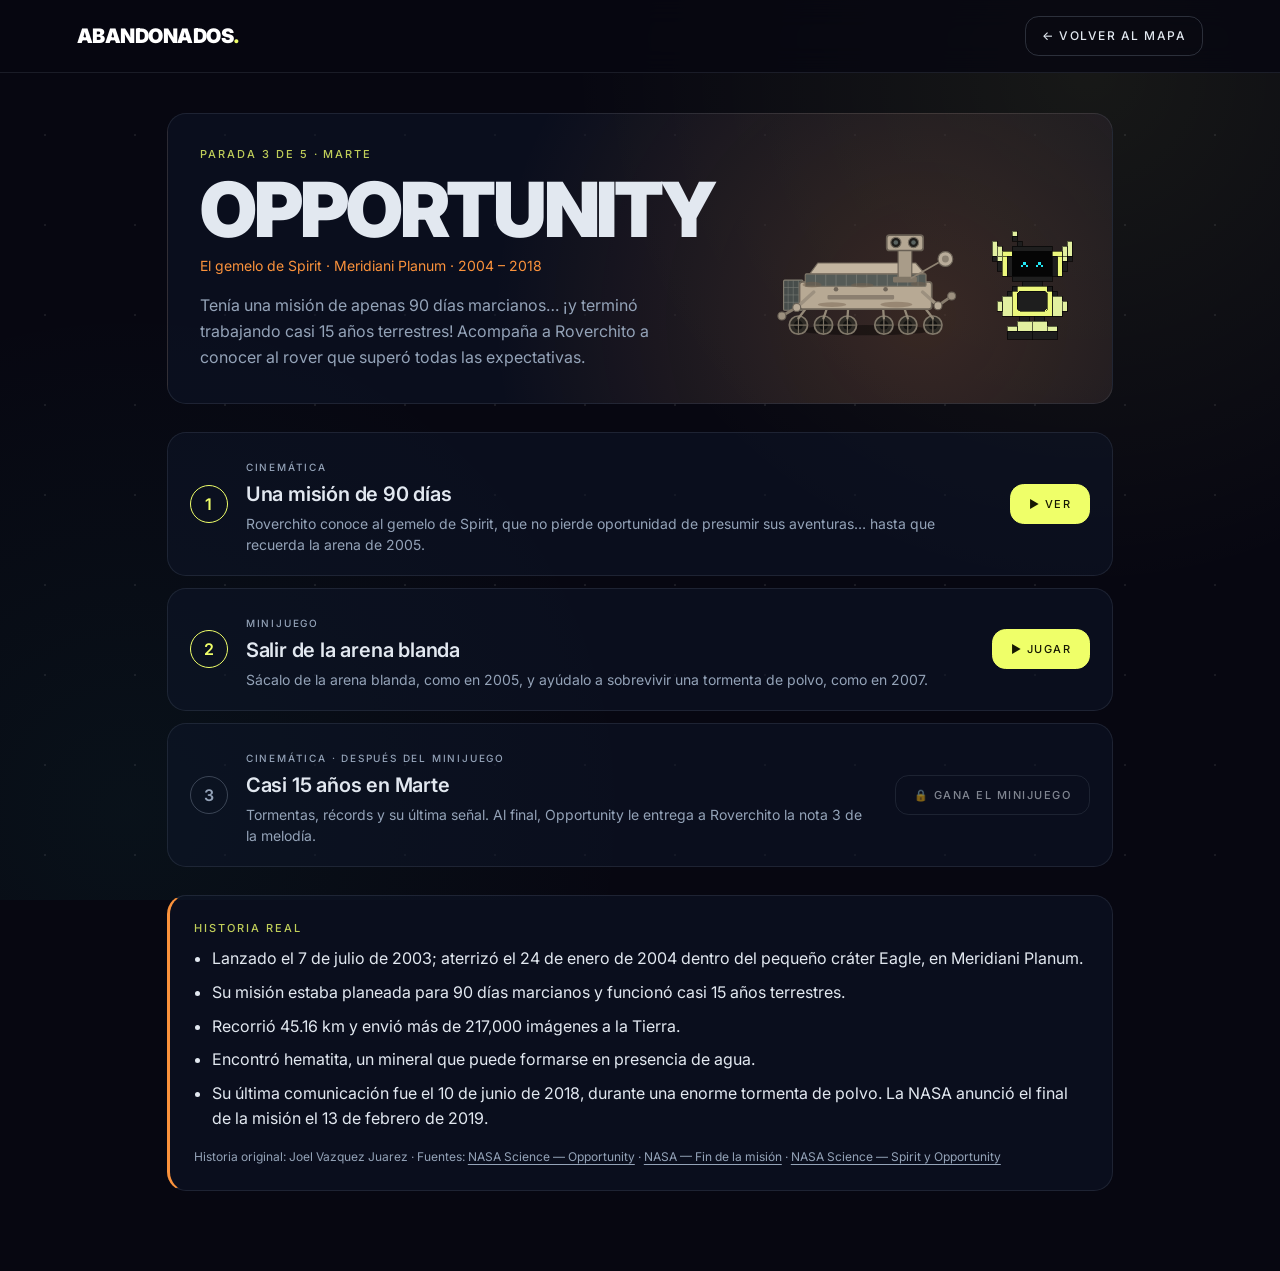
==== commit d8b8fa4c: "Opportunity: minijuego de la misión (arena 2005 y tormenta 2007) - Fase 1: sacar a Opportunity de la" ====
--- a/niveles/opportunity/index.html
+++ b/niveles/opportunity/index.html
@@ -14,6 +14,7 @@
     <link rel="stylesheet" href="../../style.css">
     <link rel="stylesheet" href="../nivel.css">
     <link rel="stylesheet" href="style.css">
+    <link rel="stylesheet" href="juego.css">
 </head>
 
 <body class="level">
@@ -59,14 +60,14 @@
             <button class="primary-btn" type="button" onclick="Cinematica.abrir('op-llegada')">▶ VER</button>
         </article>
 
-        <article class="level-step is-locked" id="step-2">
+        <article class="level-step" id="step-2">
             <span class="level-step-num">2</span>
             <div>
                 <span class="level-step-kind">MINIJUEGO</span>
                 <h2>Salir de la arena blanda</h2>
-                <p>Sácalo de la arena blanda, como en 2005, y protege sus paneles de la tormenta.</p>
+                <p>Sácalo de la arena blanda, como en 2005, y ayúdalo a sobrevivir una tormenta de polvo, como en 2007.</p>
             </div>
-            <span class="level-soon">PRÓXIMAMENTE</span>
+            <button class="primary-btn" type="button" id="play-game">▶ JUGAR</button>
         </article>
 
         <article class="level-step" id="step-3">
@@ -76,7 +77,7 @@
                 <h2>Casi 15 años en Marte</h2>
                 <p>Tormentas, récords y su última señal. Al final, Opportunity le entrega a Roverchito la nota 3 de la melodía.</p>
             </div>
-            <button class="secondary-btn" type="button" onclick="Cinematica.abrir('op-despedida')">▶ VER</button>
+            <button class="secondary-btn" type="button" id="play-final" onclick="Cinematica.abrir('op-despedida')">▶ VER</button>
         </article>
 
     </section>
@@ -478,7 +479,10 @@
 
 
 <script src="../../roverchito.js"></script>
+<script src="../../audio/roverchito/frases.js"></script>
+<script src="../../voz.js"></script>
 <script src="../../cinematica.js"></script>
+<script src="juego.js"></script>
 <script src="opportunity.js"></script>
 </body>
 </html>
--- a/style.css
+++ b/style.css
@@ -4125,3 +4125,295 @@
     filter: drop-shadow(0 0 18px var(--voz-nave));
     transform: scale(1.08);
 }
+
+/* Botón de voz en la barra de la cinemática */
+.cine-voice[aria-pressed="false"] {
+    color: rgba(255, 255, 255, 0.55);
+}
+
+
+/* =========================================
+   CINEMÁTICA — RETOS (minijuegos cortos)
+========================================= */
+
+.cine {
+    --voz-reto: #f472b6;
+}
+
+.cine[data-type="reto"] .cine-tag {
+    color: var(--voz-reto);
+}
+
+.cine[data-type="reto"] .cine-box {
+    background: rgba(244, 114, 182, 0.08);
+    border: 2px dashed var(--voz-reto);
+    border-radius: 16px;
+}
+
+.cine[data-type="reto"] .cine-text {
+    font-size: clamp(17px, 2vw, 22px);
+}
+
+/* Roverchito apagado: oscuro y sin brillo hasta que lo encienden */
+.cine.is-off .cine-avatar svg {
+    filter: grayscale(1) brightness(0.35);
+    transition: filter 0.8s ease;
+}
+
+.cine-avatar svg {
+    transition: filter 0.8s ease;
+}
+
+.cine-reto {
+    margin-top: 18px;
+    padding: 18px;
+
+    background: rgba(5, 7, 12, 0.7);
+    border: 1px solid rgba(244, 114, 182, 0.35);
+    border-radius: 16px;
+
+    animation: cineCaptionIn 0.4s ease-out;
+}
+
+.cine-reto[hidden] {
+    display: none;
+}
+
+.cine-reto.is-won {
+    border-color: var(--voz-roverchito);
+    box-shadow: 0 0 30px rgba(239, 255, 105, 0.25);
+}
+
+.reto-area {
+    display: grid;
+    justify-items: center;
+    gap: 16px;
+}
+
+.reto-foot {
+    display: flex;
+    align-items: center;
+    justify-content: space-between;
+    gap: 12px;
+
+    margin-top: 16px;
+}
+
+.reto-msg {
+    font-size: 14px;
+    font-weight: 600;
+    color: #fff;
+}
+
+.cine-reto.is-won .reto-msg {
+    color: var(--voz-roverchito);
+}
+
+.reto-skip {
+    padding: 6px 12px;
+
+    color: rgba(255, 255, 255, 0.7);
+    font-family: inherit;
+    font-size: 11px;
+
+    background: transparent;
+    border: 1px solid rgba(255, 255, 255, 0.2);
+    border-radius: 8px;
+    cursor: pointer;
+}
+
+.reto-skip:hover,
+.reto-skip:focus-visible {
+    color: #fff;
+    border-color: var(--voz-reto);
+}
+
+/* Barra de progreso del reto */
+.reto-meter {
+    width: 100%;
+    max-width: 360px;
+    height: 10px;
+    overflow: hidden;
+
+    background: rgba(255, 255, 255, 0.1);
+    border-radius: 999px;
+}
+
+.reto-meter i {
+    display: block;
+    width: 0;
+    height: 100%;
+
+    background: linear-gradient(90deg, var(--voz-reto), var(--voz-roverchito));
+    border-radius: 999px;
+    box-shadow: 0 0 12px rgba(239, 255, 105, 0.5);
+}
+
+/* --- Encender: botón que se mantiene presionado --- */
+.reto-power {
+    --charge: 0;
+
+    display: grid;
+    place-items: center;
+    gap: 4px;
+
+    width: 128px;
+    height: 128px;
+
+    color: #fff;
+    font-family: inherit;
+
+    background:
+        radial-gradient(circle, rgba(239, 255, 105, calc(var(--charge) * 0.5)), transparent 70%),
+        #12141c;
+    border: 3px solid var(--voz-reto);
+    border-radius: 50%;
+    cursor: pointer;
+    touch-action: none;
+    user-select: none;
+    -webkit-user-select: none;
+
+    box-shadow: 0 0 calc(10px + var(--charge) * 40px) rgba(239, 255, 105, calc(0.2 + var(--charge) * 0.6));
+    transition: transform 0.15s ease;
+}
+
+.reto-power.is-holding {
+    transform: scale(0.94);
+    border-color: var(--voz-roverchito);
+}
+
+.reto-power-icon {
+    font-size: 38px;
+    line-height: 1;
+}
+
+.reto-power-label {
+    font-size: 9px;
+    letter-spacing: 0.14em;
+}
+
+/* --- Secuencia: cuadrícula de bloques de memoria --- */
+.reto-grid {
+    display: grid;
+    grid-template-columns: repeat(3, 64px);
+    gap: 10px;
+}
+
+.reto-cell {
+    width: 64px;
+    height: 64px;
+
+    background: #0e1a22;
+    border: 2px solid rgba(103, 232, 249, 0.35);
+    border-radius: 12px;
+    cursor: pointer;
+    transition: background-color 0.15s ease, box-shadow 0.15s ease, transform 0.1s ease;
+}
+
+.reto-cell:hover,
+.reto-cell:focus-visible {
+    border-color: var(--voz-memoria);
+}
+
+.reto-cell:active {
+    transform: scale(0.94);
+}
+
+.reto-cell.is-lit {
+    background: var(--voz-memoria);
+    box-shadow: 0 0 24px rgba(103, 232, 249, 0.9);
+}
+
+.reto-area.is-showing .reto-cell {
+    cursor: default;
+}
+
+.reto-area.is-wrong .reto-grid {
+    animation: cineShake 0.45s ease-in-out;
+}
+
+/* --- Sintonizar: ondas y perilla --- */
+.reto-wave {
+    width: 100%;
+    max-width: 360px;
+    height: auto;
+
+    background: rgba(14, 165, 233, 0.06);
+    border: 1px solid rgba(125, 211, 252, 0.3);
+    border-radius: 10px;
+}
+
+.reto-wave path {
+    fill: none;
+    stroke-width: 3;
+    stroke-linecap: round;
+}
+
+.reto-wave-target {
+    stroke: rgba(125, 211, 252, 0.55);
+    stroke-dasharray: 6 6;
+}
+
+.reto-wave-mine {
+    stroke: var(--voz-reto);
+}
+
+.reto-area.is-close .reto-wave-mine {
+    stroke: var(--voz-roverchito);
+}
+
+.reto-knob {
+    display: grid;
+    gap: 6px;
+
+    width: 100%;
+    max-width: 360px;
+
+    font-size: 11px;
+    letter-spacing: 0.16em;
+    color: rgba(255, 255, 255, 0.7);
+}
+
+.reto-knob input {
+    width: 100%;
+    accent-color: var(--voz-reto);
+    cursor: pointer;
+}
+
+@media (max-width: 700px) {
+    .cine-reto {
+        padding: 14px;
+    }
+
+    .reto-grid {
+        grid-template-columns: repeat(3, 54px);
+    }
+
+    .reto-cell {
+        width: 54px;
+        height: 54px;
+    }
+
+    .reto-power {
+        width: 110px;
+        height: 110px;
+    }
+}
+
+@media (prefers-reduced-motion: reduce) {
+    .cine-reto,
+    .reto-area.is-wrong .reto-grid {
+        animation: none;
+    }
+}
+
+/* El reto conserva su estilo aunque la escena sea de memoria o de Control de Misión */
+.cine[data-type="reto"] .cine-tag .cine-speaker {
+    color: var(--voz-reto);
+}
+
+.cine[data-type="reto"] .cine-text {
+    font-family: var(--font-sans);
+    letter-spacing: normal;
+    color: #fff;
+}
--- a/niveles/nivel.css
+++ b/niveles/nivel.css
@@ -326,3 +326,8 @@
         letter-spacing: 0.08em;
     }
 }
+
+.level-step button:disabled {
+    opacity: 0.55;
+    cursor: not-allowed;
+}
--- a/niveles/opportunity/juego.css
+++ b/niveles/opportunity/juego.css
@@ -0,0 +1,537 @@
+/* =========================================
+   MINIJUEGO · SALVAR A OPPORTUNITY
+========================================= */
+
+.opg {
+    position: fixed;
+    inset: 0;
+    z-index: 10000;
+
+    display: grid;
+    grid-template-rows: auto minmax(0, 1fr) auto auto;
+
+    color: var(--foreground);
+    background: #05060a;
+
+    opacity: 0;
+    transition: opacity 0.4s ease;
+}
+
+.opg[hidden] {
+    display: none;
+}
+
+.opg.is-open {
+    opacity: 1;
+}
+
+/* ---------- Barra superior ---------- */
+.opg-top {
+    display: flex;
+    align-items: center;
+    justify-content: space-between;
+    gap: 12px;
+
+    padding: 14px clamp(16px, 4vw, 40px);
+
+    background: #000;
+}
+
+.opg-title {
+    font-size: 11px;
+    font-weight: 600;
+    letter-spacing: 0.18em;
+    color: #fb923c;
+}
+
+.opg-close {
+    flex: none;
+    width: 36px;
+    height: 36px;
+
+    color: #fff;
+    background: rgba(255, 255, 255, 0.06);
+    border: 1px solid rgba(255, 255, 255, 0.2);
+    border-radius: 50%;
+    cursor: pointer;
+}
+
+/* ---------- Escena ---------- */
+.opg-stage {
+    position: relative;
+    overflow: hidden;
+    min-height: 180px;
+}
+
+.opg-sky {
+    position: absolute;
+    inset: 0;
+    background:
+        radial-gradient(circle at 78% 22%, rgba(253, 186, 116, 0.4), transparent 26%),
+        linear-gradient(180deg, #7c2d12 0%, #c2410c 55%, #9a3412 100%);
+    transition: filter 0.6s ease;
+}
+
+.opg[data-phase="tormenta"] .opg-sky {
+    filter: brightness(0.55) saturate(0.8);
+}
+
+/* Capa de polvo (más espesa en la tormenta) */
+.opg-dust {
+    position: absolute;
+    inset: 0;
+    z-index: 3;
+    opacity: 0;
+    pointer-events: none;
+
+    background:
+        repeating-linear-gradient(100deg, rgba(251, 146, 60, 0.12) 0 2px, transparent 2px 24px),
+        radial-gradient(circle at 50% 40%, rgba(180, 83, 9, 0.55), rgba(124, 45, 18, 0.75));
+    background-size: 240px 100%, 100% 100%;
+    animation: opgDust 1.4s linear infinite;
+}
+
+.opg[data-phase="arena"] .opg-dust {
+    opacity: 0 !important;
+}
+
+.opg-ground {
+    position: absolute;
+    left: 0;
+    right: 0;
+    bottom: 0;
+    height: 34%;
+    z-index: 1;
+
+    background: linear-gradient(180deg, #92400e, #451a03);
+    border-top: 2px solid rgba(255, 255, 255, 0.08);
+}
+
+/* Duna de arena blanda (fase 1) */
+.opg-sand {
+    position: absolute;
+    left: 6%;
+    bottom: 22%;
+    width: 46%;
+    height: 22%;
+    z-index: 4;
+
+    background: radial-gradient(ellipse at 50% 100%, #d97706 0%, #b45309 55%, transparent 72%);
+    border-radius: 50% 50% 0 0 / 100% 100% 0 0;
+    transition: opacity 0.6s ease;
+}
+
+.opg[data-phase="tormenta"] .opg-sand {
+    opacity: 0;
+}
+
+/* El rover: se mueve con --x y se hunde con --sink */
+.opg-rover {
+    --x: 0%;
+    --sink: 0.35;
+
+    position: absolute;
+    left: calc(8% + var(--x));
+    bottom: calc(26% - var(--sink) * 9%);
+    z-index: 3;
+
+    width: clamp(160px, 26vw, 300px);
+
+    transition: left 0.5s cubic-bezier(0.2, 0.8, 0.3, 1), bottom 0.5s ease;
+    filter: sepia(0.35) saturate(0.85);
+}
+
+.opg-rover svg {
+    display: block;
+    width: 100%;
+    height: auto;
+    overflow: visible;
+}
+
+.opg-rover.is-push svg {
+    animation: opgPush 0.35s ease-out;
+}
+
+.opg.is-fallo .opg-rover svg {
+    animation: opgSlip 0.4s ease-in-out;
+}
+
+/* Ráfagas de viento (fase 2) */
+.opg-gusts {
+    position: absolute;
+    inset: 0;
+    z-index: 5;
+}
+
+.opg-gust {
+    position: absolute;
+
+    width: 64px;
+    height: 64px;
+
+    font-size: 40px;
+    line-height: 1;
+
+    background: rgba(255, 255, 255, 0.12);
+    border: 2px solid rgba(255, 255, 255, 0.6);
+    border-radius: 50%;
+    cursor: pointer;
+
+    animation: opgGust 2.6s ease-in-out forwards;
+}
+
+.opg-gust:hover,
+.opg-gust:focus-visible {
+    background: rgba(239, 255, 105, 0.25);
+    border-color: var(--primary);
+}
+
+.opg-gust.is-caught {
+    animation: opgCaught 0.4s ease-out forwards;
+}
+
+/* ---------- Indicadores ---------- */
+.opg-hud {
+    display: grid;
+    grid-template-columns: repeat(4, minmax(0, 1fr));
+    gap: 10px;
+
+    padding: 12px clamp(16px, 4vw, 40px);
+
+    background: #0a0c12;
+    border-top: 1px solid var(--border);
+}
+
+.opg-stat {
+    display: grid;
+    gap: 6px;
+}
+
+.opg-stat > span {
+    font-size: 10px;
+    letter-spacing: 0.16em;
+    color: var(--muted-foreground);
+}
+
+.opg-days strong {
+    font-family: var(--font-mono);
+    font-size: 20px;
+    font-variant-numeric: tabular-nums;
+    color: #fff;
+}
+
+.opg-bar {
+    height: 10px;
+    overflow: hidden;
+
+    background: rgba(255, 255, 255, 0.1);
+    border-radius: 999px;
+}
+
+.opg-bar i {
+    display: block;
+    width: 0;
+    height: 100%;
+    border-radius: 999px;
+    transition: width 0.3s ease;
+}
+
+.opg-bar.is-good i { background: var(--primary); }
+.opg-bar.is-bad i { background: #f87171; }
+.opg-bar.is-energy i { background: #38bdf8; }
+
+.opg.is-low .opg-bar.is-energy i {
+    background: #f87171;
+    animation: cineBlink 0.8s steps(2, end) infinite;
+}
+
+/* ---------- Panel inferior ---------- */
+.opg-panel {
+    display: grid;
+    grid-template-columns: minmax(0, 1fr) minmax(0, 1.2fr);
+    align-items: center;
+    gap: 20px;
+
+    padding: 16px clamp(16px, 4vw, 40px) 22px;
+
+    background: #0a0c12;
+}
+
+.opg-guide {
+    display: flex;
+    align-items: center;
+    gap: 12px;
+}
+
+.opg-guide-face {
+    flex: none;
+    width: 56px;
+}
+
+.opg-guide-face svg {
+    display: block;
+    width: 100%;
+    height: auto;
+}
+
+.opg-guide-text {
+    margin: 0;
+    padding: 10px 14px;
+
+    font-size: 14px;
+    line-height: 1.45;
+
+    background: #15190b;
+    border: 1px solid rgba(239, 255, 105, 0.45);
+    border-radius: 14px;
+}
+
+.opg-controls {
+    display: grid;
+    gap: 10px;
+    justify-items: center;
+}
+
+.opg-help {
+    margin: 0;
+    font-size: 12px;
+    color: var(--muted-foreground);
+    text-align: center;
+}
+
+/* Medidor de tracción (fase 1) */
+.opg-meter {
+    position: relative;
+    width: 100%;
+    max-width: 420px;
+    height: 26px;
+
+    background: rgba(255, 255, 255, 0.08);
+    border: 1px solid rgba(255, 255, 255, 0.15);
+    border-radius: 999px;
+}
+
+.opg-zone {
+    position: absolute;
+    top: 2px;
+    bottom: 2px;
+
+    background: rgba(132, 204, 22, 0.35);
+    border: 1px solid #84cc16;
+    border-radius: 999px;
+    transition: left 0.3s ease, width 0.3s ease;
+}
+
+.opg-zone b {
+    position: absolute;
+    left: 50%;
+    top: 0;
+    bottom: 0;
+    width: 18%;
+
+    background: rgba(239, 255, 105, 0.6);
+    transform: translateX(-50%);
+    border-radius: 999px;
+}
+
+.opg-needle {
+    position: absolute;
+    top: -6px;
+    bottom: -6px;
+    width: 4px;
+
+    background: #fff;
+    border-radius: 2px;
+    box-shadow: 0 0 10px rgba(255, 255, 255, 0.8);
+    transform: translateX(-50%);
+}
+
+.opg-action {
+    padding: 14px 28px;
+    font-size: 14px;
+}
+
+.opg.is-perfecto .opg-meter { box-shadow: 0 0 0 3px rgba(239, 255, 105, 0.5); }
+.opg.is-fallo .opg-meter { animation: cineShake 0.4s ease-in-out; }
+
+/* Modos (fase 2) */
+.opg-modes {
+    display: flex;
+    gap: 10px;
+}
+
+.opg-mode {
+    padding: 12px 20px;
+
+    color: #fff;
+    font-family: inherit;
+    font-size: 14px;
+    font-weight: 600;
+
+    background: rgba(255, 255, 255, 0.06);
+    border: 2px solid rgba(255, 255, 255, 0.2);
+    border-radius: 12px;
+    cursor: pointer;
+}
+
+.opg-mode.is-on[data-mode="ahorro"] {
+    border-color: #38bdf8;
+    background: rgba(56, 189, 248, 0.15);
+}
+
+.opg-mode.is-on[data-mode="ciencia"] {
+    border-color: var(--primary);
+    background: rgba(239, 255, 105, 0.15);
+}
+
+/* ---------- Tarjetas (inicio, fases, resultado) ---------- */
+.opg-overlay {
+    position: absolute;
+    inset: 0;
+    z-index: 20;
+
+    display: grid;
+    place-items: center;
+    padding: 20px;
+
+    background: rgba(0, 0, 0, 0.6);
+    backdrop-filter: blur(4px);
+}
+
+.opg-overlay[hidden] {
+    display: none;
+}
+
+.opg-card {
+    width: min(520px, 100%);
+    padding: 28px;
+
+    text-align: center;
+
+    background: var(--popover);
+    border: 1px solid rgba(251, 146, 60, 0.5);
+    border-radius: var(--radius-xl);
+    box-shadow: 0 30px 60px -20px rgba(0, 0, 0, 0.9);
+
+    animation: cineCaptionIn 0.4s ease-out;
+}
+
+.opg-kicker {
+    display: block;
+    margin-bottom: 8px;
+
+    font-size: 11px;
+    font-weight: 600;
+    letter-spacing: 0.18em;
+    color: #fb923c;
+}
+
+.opg-card h3 {
+    margin: 0 0 10px;
+    font-size: 24px;
+    font-weight: 700;
+}
+
+.opg-card p {
+    margin: 0;
+    color: var(--muted-foreground);
+    line-height: 1.6;
+}
+
+.opg-card p strong {
+    color: #fff;
+}
+
+.opg-card-actions {
+    display: flex;
+    flex-wrap: wrap;
+    justify-content: center;
+    gap: 10px;
+
+    margin-top: 20px;
+}
+
+.opg-card-actions button {
+    padding: 12px 20px;
+}
+
+.opg-stars {
+    margin-bottom: 8px;
+    font-size: 40px;
+    letter-spacing: 6px;
+    color: var(--primary);
+}
+
+/* ---------- Animaciones ---------- */
+@keyframes opgDust {
+    from { background-position: 0 0, 0 0; }
+    to { background-position: 240px 0, 0 0; }
+}
+
+@keyframes opgPush {
+    0% { transform: translateX(0); }
+    40% { transform: translateX(6px) rotate(-1deg); }
+    100% { transform: translateX(0); }
+}
+
+@keyframes opgSlip {
+    0%, 100% { transform: translateX(0) rotate(0); }
+    25% { transform: translateX(-5px) rotate(1.5deg); }
+    75% { transform: translateX(5px) rotate(-1.5deg); }
+}
+
+@keyframes opgGust {
+    0% { opacity: 0; transform: scale(0.4) rotate(0deg); }
+    15% { opacity: 1; transform: scale(1) rotate(90deg); }
+    80% { opacity: 1; transform: scale(1) rotate(540deg); }
+    100% { opacity: 0; transform: scale(0.6) rotate(720deg); }
+}
+
+@keyframes opgCaught {
+    to { opacity: 0; transform: scale(1.8); }
+}
+
+/* ---------- Pantallas angostas ---------- */
+@media (max-width: 760px) {
+    .opg-hud {
+        grid-template-columns: repeat(2, minmax(0, 1fr));
+    }
+
+    .opg-panel {
+        grid-template-columns: 1fr;
+        gap: 12px;
+    }
+
+    .opg-guide-text {
+        font-size: 13px;
+    }
+
+    .opg-title {
+        font-size: 9px;
+        letter-spacing: 0.1em;
+    }
+}
+
+@media (prefers-reduced-motion: reduce) {
+    .opg-dust,
+    .opg-rover.is-push svg,
+    .opg.is-fallo .opg-rover svg,
+    .opg-gust {
+        animation: none;
+    }
+}
+
+/* Celular: rover más grande y duna más baja para que se vea hundido, no tapado */
+@media (max-width: 760px) {
+    .opg-rover {
+        width: 54vw;
+        left: calc(4% + var(--x) * 0.9);
+    }
+
+    .opg-sand {
+        left: 0;
+        width: 70%;
+        height: 12%;
+        bottom: 27%;
+    }
+}
